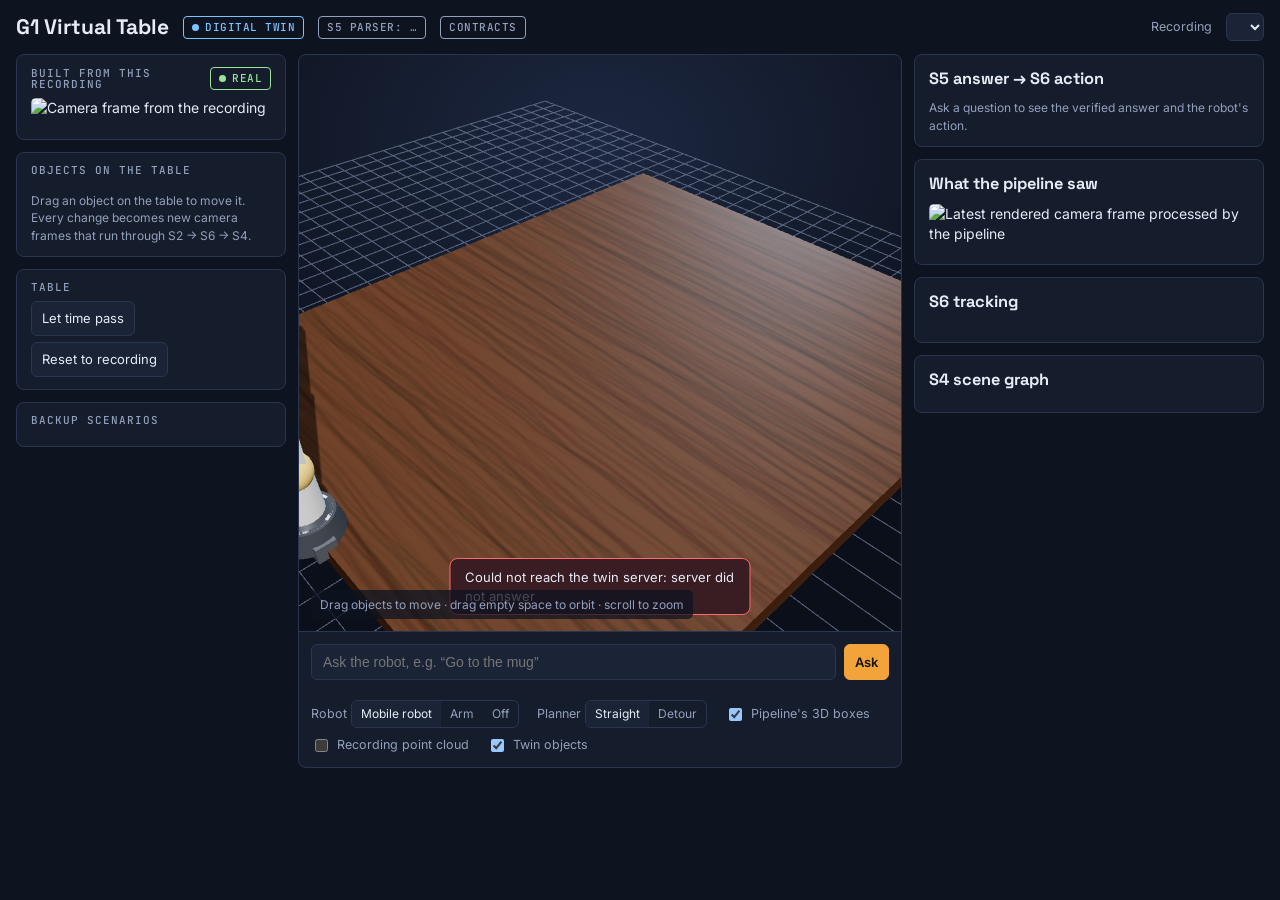
==== demo/twin/static/index.html @ b443d248 "Twin: measure the camera from the desk on import; stylised real objects The G1 bags have no TF, so i" ====
<!doctype html>
<html lang="en">
<head>
<meta charset="utf-8">
<meta name="viewport" content="width=device-width, initial-scale=1">
<title>G1 Virtual Table</title>
<link rel="stylesheet" href="https://fonts.googleapis.com/css2?family=Space+Grotesk:wght@500;600;700&family=Inter:wght@400;500;600&family=JetBrains+Mono:wght@400;500&display=swap">
<style>
/* Control-room layout: table controls left, 3D twin centre, pipeline read-out right. One dark look for the projector. */
:root{
  --bg:#0e1320; --panel:#151c2c; --panel2:#1b2436; --line:#2a3550; --fg:#e6ebf5; --muted:#93a0bb;
  --accent:#f2a33a; --sim:#7cc4ff; --real:#9be39b; --ok:#5fd38d; --bad:#ff6b6b; --warn:#f2c94c;
  --f-display:"Space Grotesk",system-ui,"Segoe UI",sans-serif; --f-body:"Inter",system-ui,"Segoe UI",sans-serif;
  --f-mono:"JetBrains Mono",ui-monospace,Consolas,Menlo,monospace; color-scheme:dark;
}
*{box-sizing:border-box}
[hidden]{display:none!important}
html,body{margin:0;background:var(--bg);color:var(--fg)}
body{font-family:var(--f-body);font-size:14px;line-height:1.45;padding:12px 16px 24px}
h1,h2,h3{font-family:var(--f-display);margin:0}
button{font:inherit}
.top{display:flex;flex-wrap:wrap;align-items:center;gap:8px 14px;margin-bottom:12px}
.top h1{font-size:21px}
.chip{display:inline-flex;align-items:center;gap:6px;font:500 11px/1 var(--f-mono);letter-spacing:.5px;text-transform:uppercase;
  padding:5px 8px;border-radius:4px;border:1px solid currentColor;white-space:nowrap}
.chip .dot{width:7px;height:7px;border-radius:50%;background:currentColor}
.c-sim{color:var(--sim)} .c-real{color:var(--real)} .c-ok{color:var(--ok)} .c-bad{color:var(--bad)} .c-warn{color:var(--warn)} .c-muted{color:var(--muted)}
.spacer{flex:1}
.grid{display:grid;grid-template-columns:270px minmax(0,1fr) 350px;gap:12px;align-items:start}
@media (max-width:1250px){.grid{grid-template-columns:250px minmax(0,1fr)} .right{grid-column:1/-1;grid-template-columns:repeat(auto-fit,minmax(300px,1fr))}}
@media (max-width:800px){.grid{grid-template-columns:minmax(0,1fr)}}
.panel{background:var(--panel);border:1px solid var(--line);border-radius:8px;min-width:0}
.sec{padding:12px 14px;display:grid;gap:8px;align-content:start}
.eyebrow{font:500 11px/1 var(--f-mono);letter-spacing:1px;text-transform:uppercase;color:var(--muted)}
.left,.right{display:grid;gap:12px;min-width:0}
.btn{cursor:pointer;border-radius:6px;border:1px solid var(--line);background:var(--panel2);color:var(--fg);padding:7px 10px;font-size:13px}
.btn:hover:not(:disabled){border-color:#40507a}
.btn:disabled{opacity:.45;cursor:not-allowed}
.btn.primary{background:var(--accent);border-color:var(--accent);color:#1a1205;font-weight:600}
.btn.small{padding:4px 8px;font-size:12px}
.btn:focus-visible,input:focus-visible{outline:2px solid var(--accent);outline-offset:2px}
.src img{width:100%;border-radius:5px;display:block}
.objs{display:grid;gap:6px}
.obj{display:grid;grid-template-columns:14px 1fr auto;gap:8px;align-items:center;padding:7px 8px;border-radius:6px;border:1px solid transparent;cursor:pointer}
.obj:hover{background:var(--panel2)}
.obj.sel{border-color:var(--accent);background:var(--panel2)}
.obj .sw{width:12px;height:12px;border-radius:3px}
.obj .nm{font:500 13px var(--f-mono)}
.obj .st{font-size:11.5px;color:var(--muted)}
.obj .acts{display:flex;gap:4px}
.presets{display:grid;gap:6px}
.presets .btn{text-align:left}
/* viewport */
.view{overflow:hidden}
.stage{position:relative}
#c{display:block;width:100%;height:min(64vh,620px);min-height:360px;border-radius:8px 8px 0 0;background:radial-gradient(120% 90% at 50% 15%,#1c2740 0%,#0b0f19 70%);touch-action:none}
.hud{position:absolute;left:12px;top:12px;display:flex;flex-wrap:wrap;gap:8px;pointer-events:none;max-width:calc(100% - 260px)}
.hud .chip{background:rgba(14,19,32,.8)}
.hint{position:absolute;left:12px;bottom:12px;font-size:12px;color:var(--muted);background:rgba(14,19,32,.75);padding:6px 9px;border-radius:5px;pointer-events:none}
.busy{position:absolute;left:50%;top:14px;transform:translateX(-50%);display:flex;gap:10px;align-items:center;background:rgba(14,19,32,.92);
  border:1px solid var(--sim);color:var(--fg);padding:9px 14px;border-radius:8px;font-size:13px}
.spin{width:14px;height:14px;border:2px solid var(--line);border-top-color:var(--sim);border-radius:50%;animation:sp .8s linear infinite}
@keyframes sp{to{transform:rotate(360deg)}}
.toast{position:absolute;left:50%;bottom:16px;transform:translateX(-50%);background:#3a1d22;border:1px solid var(--bad);color:var(--fg);padding:9px 14px;border-radius:8px;font-size:13px;max-width:90%}
.ask{display:grid;gap:8px;padding:12px;border-top:1px solid var(--line)}
.askrow{display:flex;gap:8px}
.askrow input{flex:1;min-width:0;background:var(--panel2);border:1px solid var(--line);color:var(--fg);border-radius:6px;padding:9px 11px;font-size:14px}
.sugg{display:flex;flex-wrap:wrap;gap:6px}
.sugg .btn{font-size:12px;padding:4px 8px;color:var(--muted)}
.opts{display:flex;flex-wrap:wrap;gap:8px 18px;align-items:center;padding:0 12px 12px;color:var(--muted);font-size:12.5px}
.opts label{display:flex;gap:6px;align-items:center;cursor:pointer}
.seg{display:inline-flex;border:1px solid var(--line);border-radius:6px;overflow:hidden}
.seg button{all:unset;cursor:pointer;padding:4px 9px;font-size:12px;color:var(--muted)}
.seg button[aria-pressed="true"]{background:var(--panel2);color:var(--fg)}
.seg button:focus-visible{outline:2px solid var(--accent)}
/* read-out */
.frameimg{width:100%;border-radius:5px;display:block}
.bar{display:grid;grid-template-columns:78px 1fr 54px;gap:8px;align-items:center;font:11.5px var(--f-mono);color:var(--muted)}
.bar div{height:7px;border-radius:4px;background:var(--panel2);overflow:hidden}
.bar div i{display:block;height:100%;background:var(--sim)}
.bar span:last-child{text-align:right;color:var(--fg);font-variant-numeric:tabular-nums}
.events{display:flex;flex-wrap:wrap;gap:6px}
.ev{font:500 11px var(--f-mono);padding:4px 7px;border-radius:4px;background:var(--panel2);border:1px solid var(--line)}
.ev.MOVED{color:var(--accent);border-color:var(--accent)} .ev.OCCLUDED{color:var(--warn);border-color:var(--warn)}
.ev.REAPPEARED,.ev.APPEARED{color:var(--real)} .ev.REMOVED{color:var(--bad)}
.log{display:grid;gap:6px;max-height:190px;overflow:auto;font-size:12.5px}
.log div{display:grid;gap:3px;padding-bottom:6px;border-bottom:1px dashed var(--line)}
.log b{font-weight:600}
.rels{font:12px var(--f-mono);color:var(--muted);display:grid;gap:3px;max-height:170px;overflow:auto}
.rels b{color:var(--fg);font-weight:500}
.q{font:500 14px var(--f-display);padding:9px 12px;border-radius:6px;background:var(--panel2);border-left:3px solid var(--accent)}
.verdict{display:flex;flex-wrap:wrap;gap:6px}
.reason{font-size:12.5px;color:var(--muted)}
details summary{cursor:pointer;color:var(--muted);font-size:12px}
pre{font:11.5px var(--f-mono);background:var(--panel2);padding:8px;border-radius:5px;overflow-x:auto;margin:6px 0 0;white-space:pre-wrap}
.muted{color:var(--muted)} .note{font-size:12px;color:var(--muted);margin:0}
select{background:var(--panel2);color:var(--fg);border:1px solid var(--line);border-radius:6px;padding:5px 8px;font-size:12.5px;max-width:220px}
@media (prefers-reduced-motion:reduce){.spin{animation:none}}
</style>
</head>
<body>
<header class="top">
  <h1>G1 Virtual Table</h1>
  <span class="chip c-sim"><span class="dot"></span>Digital twin</span>
  <span class="chip c-muted" id="parserChip">S5 parser: …</span>
  <span class="chip c-muted" id="contractChip">contracts</span>
  <span class="spacer"></span>
  <label class="muted" for="srcSel" style="font-size:12.5px">Recording</label>
  <select id="srcSel" aria-label="Recording the twin is built from"></select>
</header>

<div class="grid">
  <aside class="left">
    <div class="panel sec src">
      <div style="display:flex;justify-content:space-between;align-items:center;gap:8px">
        <span class="eyebrow">Built from this recording</span><span class="chip c-real"><span class="dot"></span>Real</span>
      </div>
      <img id="srcImg" alt="Camera frame from the recording">
      <p class="note" id="srcNote"></p>
    </div>
    <div class="panel sec">
      <span class="eyebrow">Objects on the table</span>
      <div class="objs" id="objs"></div>
      <p class="note">Drag an object on the table to move it. Every change becomes new camera frames that run through S2 → S6 → S4.</p>
    </div>
    <div class="panel sec">
      <span class="eyebrow">Table</span>
      <div style="display:flex;gap:6px;flex-wrap:wrap">
        <button class="btn" id="waitBtn" title="Render one still frame (hidden objects age in S6's memory)">Let time pass</button>
        <button class="btn" id="resetBtn">Reset to recording</button>
      </div>
    </div>
    <div class="panel sec">
      <span class="eyebrow">Backup scenarios</span>
      <div class="presets" id="presets"></div>
    </div>
  </aside>

  <main class="panel view">
    <div class="stage">
      <canvas id="c" aria-label="3D virtual table. Drag objects to move them."></canvas>
      <div class="hud" id="hud"></div>
      <div class="busy" id="busy" hidden><span class="spin"></span><span id="busyText">Working…</span></div>
      <div class="toast" id="toast" hidden></div>
      <div class="hint" id="hint">Drag objects to move · drag empty space to orbit · scroll to zoom</div>
    </div>
    <div class="ask">
      <div class="askrow">
        <input id="qIn" placeholder="Ask the robot, e.g. “Go to the mug”" autocomplete="off" aria-label="Question">
        <button class="btn primary" id="askBtn">Ask</button>
      </div>
      <div class="sugg" id="sugg"></div>
    </div>
    <div class="opts">
      <span>Robot <span class="seg" id="robotSeg"><button data-v="rover" aria-pressed="true">Mobile robot</button><button data-v="arm" aria-pressed="false">Arm</button><button data-v="none" aria-pressed="false">Off</button></span></span>
      <span>Planner <span class="seg" id="planSeg"><button data-v="straight" aria-pressed="true">Straight</button><button data-v="detour" aria-pressed="false">Detour</button></span></span>
      <label><input type="checkbox" id="tBoxes" checked> Pipeline's 3D boxes</label>
      <label><input type="checkbox" id="tCloud"> Recording point cloud</label>
      <label><input type="checkbox" id="tTwin" checked> Twin objects</label>
    </div>
  </main>

  <section class="right">
    <div class="panel sec" id="qaSec">
      <h3>S5 answer → S6 action</h3>
      <div id="qa"><p class="note">Ask a question to see the verified answer and the robot's action.</p></div>
    </div>
    <div class="panel sec">
      <div style="display:flex;justify-content:space-between;align-items:center"><h3>What the pipeline saw</h3><span class="eyebrow" id="fname"></span></div>
      <img class="frameimg" id="frameImg" alt="Latest rendered camera frame processed by the pipeline">
      <div id="lat" style="display:grid;gap:5px"></div>
    </div>
    <div class="panel sec">
      <h3>S6 tracking</h3>
      <div class="events" id="events"></div>
      <div class="log" id="log"></div>
    </div>
    <div class="panel sec">
      <h3>S4 scene graph</h3>
      <div class="rels" id="rels"></div>
    </div>
  </section>
</div>

<script src="vendor/three.min.js"></script>
<script src="vendor/OrbitControls.js"></script>
<script>
(async function(){
const $=id=>document.getElementById(id);
const esc=s=>String(s??"").replace(/[&<>"]/g,c=>({"&":"&amp;","<":"&lt;",">":"&gt;",'"':"&quot;"}[c]));
let ST=null, SRC=null, busy=false, selected=null, robotMode="rover";

// ---------------------------------------------------------------- API
async function api(path, body){
  const r=await fetch("api/"+path, body===undefined?{}:{method:"POST",headers:{"Content-Type":"application/json"},body:JSON.stringify(body)});
  const j=await r.json().catch(()=>({error:"server did not answer"}));
  if(!r.ok) throw new Error(j.error||r.statusText);
  return j;
}
let toastT=null;
function toast(msg){$("toast").textContent=msg;$("toast").hidden=false;clearTimeout(toastT);toastT=setTimeout(()=>$("toast").hidden=true,5000);}
async function act(label, path, body){
  if(busy) return;
  busy=true; setBusy(label);
  try{ ST=await api(path, body); render(); return ST; }
  catch(e){ toast(e.message); render(); }
  finally{ busy=false; setBusy(null); }
}
let busyT0=0, busyTimer=null;
function setBusy(label){
  const b=$("busy");
  document.querySelectorAll("button,input,select").forEach(el=>{ if(el.id!=="tBoxes"&&el.id!=="tCloud"&&el.id!=="tTwin") el.disabled=!!label; });
  if(!label){b.hidden=true;clearInterval(busyTimer);return;}
  b.hidden=false; busyT0=performance.now();
  const upd=()=>{$("busyText").textContent=`${label} · ${((performance.now()-busyT0)/1000).toFixed(1)} s`;};
  upd(); clearInterval(busyTimer); busyTimer=setInterval(upd,100);
}

// ---------------------------------------------------------------- three.js scene; map (x fwd, y left, z up) -> three (X=-y, Y=z, Z=-x)
const M=(x,y,z=0)=>new THREE.Vector3(-y,z,-x);
const toMap=v=>[-v.z,-v.x];
const canvas=$("c");
const renderer=new THREE.WebGLRenderer({canvas,antialias:true,alpha:true});
renderer.setPixelRatio(Math.min(devicePixelRatio,2));
renderer.shadowMap.enabled=true; renderer.shadowMap.type=THREE.PCFSoftShadowMap;
renderer.outputEncoding=THREE.sRGBEncoding; renderer.toneMapping=THREE.ACESFilmicToneMapping;
const scene=new THREE.Scene();
const cam=new THREE.PerspectiveCamera(40,1,0.01,20);
cam.position.copy(M(-0.25,-0.95,1.0));
const controls=new THREE.OrbitControls(cam,canvas);
controls.target.copy(M(0.65,0,0.05)); controls.enableDamping=true; controls.maxPolarAngle=Math.PI*0.48; controls.minDistance=0.4; controls.maxDistance=3.5;
scene.add(new THREE.HemisphereLight(0xcfe0ff,0x1a1410,0.6));
const key=new THREE.DirectionalLight(0xfff1dd,1.05); key.position.copy(M(0.3,-0.9,1.7)); key.castShadow=true;
key.shadow.mapSize.set(2048,2048); Object.assign(key.shadow.camera,{left:-1.3,right:1.3,top:1.3,bottom:-1.3,near:0.1,far:5});
key.target.position.copy(M(0.7,0,0)); scene.add(key,key.target);
const rim=new THREE.DirectionalLight(0x7cc4ff,0.35); rim.position.copy(M(1.7,1.0,0.8)); scene.add(rim);

function woodTex(){const c=document.createElement("canvas");c.width=512;c.height=512;const g=c.getContext("2d");
  g.fillStyle="#5b3a24";g.fillRect(0,0,512,512);
  for(let i=0;i<220;i++){g.strokeStyle=`rgba(${30+Math.random()*40},${18+Math.random()*20},10,${0.08+Math.random()*0.12})`;g.lineWidth=1+Math.random()*2.5;
    g.beginPath();let y=Math.random()*512;g.moveTo(0,y);for(let x=0;x<=512;x+=32){y+=(Math.random()-.5)*6;g.lineTo(x,y);}g.stroke();}
  const t=new THREE.CanvasTexture(c);t.encoding=THREE.sRGBEncoding;return t;}
const desk=new THREE.Mesh(new THREE.BoxGeometry(1.2,0.035,1.4),new THREE.MeshStandardMaterial({map:woodTex(),roughness:0.55,metalness:0.05}));
desk.position.copy(M(0.7,0,-0.0175)); desk.receiveShadow=true; scene.add(desk);
const legMat=new THREE.MeshStandardMaterial({color:0x22262e,roughness:0.4,metalness:0.6});
for(const [x,y] of [[0.05,0.56],[0.05,-0.56],[1.35,0.56],[1.35,-0.56]]){const l=new THREE.Mesh(new THREE.BoxGeometry(0.04,0.72,0.04),legMat);l.position.copy(M(x,y,-0.395));scene.add(l);}
const grid=new THREE.GridHelper(6,60,0x2a3550,0x1a2236); grid.position.y=-0.755; scene.add(grid);
const dragPlane=new THREE.Plane(new THREE.Vector3(0,1,0),0);

// virtual camera that renders the twin frames
const vcam=new THREE.Group();
vcam.add(new THREE.Mesh(new THREE.BoxGeometry(0.124,0.031,0.036),new THREE.MeshStandardMaterial({color:0x30333a,roughness:0.35,metalness:0.4})));
for(const s of [-1,1]){const lens=new THREE.Mesh(new THREE.CylinderGeometry(0.008,0.008,0.004,24),new THREE.MeshStandardMaterial({color:0x0a0a0a,metalness:0.9,roughness:0.15}));lens.rotation.x=Math.PI/2;lens.position.set(s*0.032,0,-0.019);vcam.add(lens);}
scene.add(vcam);

function labelSprite(text,color){
  const c=document.createElement("canvas");c.width=512;c.height=64;const g=c.getContext("2d");
  g.font="500 26px JetBrains Mono, Consolas, monospace";const w=Math.min(512,g.measureText(text).width+24);
  g.fillStyle="rgba(14,19,32,.85)";g.fillRect(0,8,w,44);g.fillStyle=color;g.fillText(text,12,39);
  const t=new THREE.CanvasTexture(c);
  const s=new THREE.Sprite(new THREE.SpriteMaterial({map:t,depthTest:false,transparent:true}));
  s.scale.set(0.32,0.04,1);s.center.set(w/512/2,0);s.renderOrder=10;return s;
}
const std=(c,o={})=>new THREE.MeshStandardMaterial(Object.assign({color:c,roughness:0.45,metalness:0.1},o));
// colours come from the recording (median of each object's mask); lift them a little for the stylised look
const rgbHex=c=>{const k=Math.min(1.45,230/Math.max(1,...c));return (Math.min(255,c[0]*k)<<16)|(Math.min(255,c[1]*k)<<8)|Math.min(255,c[2]*k);};
// Stylised stand-ins for common tabletop objects, fitted to S2's measured box (size + yaw).
function slab(g,w,h,d,mat,y){const m=new THREE.Mesh(new THREE.BoxGeometry(w,h,d),mat);m.position.y=y??h/2;g.add(m);return m;}
function realShape(o,g,col){
  const lab=o.label;
  const box=o.kind==="box", cyl=o.kind==="cylinder";
  // footprint in three axes: X = map y extent, Z = map x extent
  const W=box?o.size[1]:2*o.size[0], D=box?o.size[0]:2*o.size[0], H=box?o.size[2]:o.size[1];
  const long=Math.max(W,D), short=Math.min(W,D), alongX=W>=D;
  const t=Math.max(0.008,Math.min(H,0.03));
  if(/apple|orange|peach|fruit|lemon|tomato|ball/.test(lab)){
    const r=Math.max(0.02,Math.min(long,0.12)/2);
    const ball=new THREE.Mesh(new THREE.SphereGeometry(r,32,24),std(col,{roughness:0.35}));ball.scale.y=0.92;ball.position.y=r*0.92;g.add(ball);
    if(/apple|peach/.test(lab)){const st=new THREE.Mesh(new THREE.CylinderGeometry(0.002,0.003,0.018,8),std(0x5a3b1e));st.position.y=2*r*0.92+0.004;g.add(st);
      const lf=new THREE.Mesh(new THREE.SphereGeometry(0.008,12,8),std(0x4f8a3a));lf.scale.set(1.6,0.3,0.8);lf.position.set(0.008,2*r*0.92+0.008,0);g.add(lf);}
    return true;
  }
  if(/egg/.test(lab)){
    const r=Math.max(0.018,Math.min(long,0.07)/2*0.75);
    const e=new THREE.Mesh(new THREE.SphereGeometry(r,32,24),std(0xf1e6d2,{roughness:0.6}));e.scale.set(1,0.78,1.32);e.position.y=r*0.78;
    if(alongX)e.rotation.y=Math.PI/2;g.add(e);return true;
  }
  const flat=(w,d)=>alongX?[long,short]:[short,long];
  if(/phone|smartphone|tablet/.test(lab)){
    const [w,d]=flat();const body=slab(g,w,Math.min(t,0.012),d,std(0x15171c,{metalness:0.5,roughness:0.25}));
    const scr=new THREE.Mesh(new THREE.PlaneGeometry(w*0.9,d*0.93),new THREE.MeshStandardMaterial({color:0x1e2a44,roughness:0.08,metalness:0.2,emissive:0x0b1220}));
    scr.rotation.x=-Math.PI/2;scr.position.y=body.geometry.parameters.height+0.0006;g.add(scr);return true;
  }
  if(/calculator/.test(lab)){
    const [w,d]=flat();const h=Math.min(t,0.018);slab(g,w,h,d,std(0x23262c,{roughness:0.6}));
    const lcd=slab(g,(alongX?w*0.3:w*0.8),0.002,(alongX?d*0.8:d*0.3),std(0x9fb39a,{roughness:0.2}),h+0.001);
    if(alongX)lcd.position.x=-w*0.3;else lcd.position.z=-d*0.3;
    for(let i=0;i<4;i++)for(let j=0;j<5;j++){const k=slab(g,0.012,0.004,0.009,std(0x3a3e46),h+0.002);
      const a=(i-1.5)*0.016,b=(j-1.2)*0.013; if(alongX){k.position.x=b*1.1+w*0.08;k.position.z=a;}else{k.position.x=a;k.position.z=b*1.1+d*0.08;}}
    return true;
  }
  if(/remote|handheld|thermometer|device/.test(lab)){
    const [w,d]=flat();const h=Math.min(Math.max(t,0.015),0.03);slab(g,w,h,d,std(col,{roughness:0.4}));
    const disp=slab(g,(alongX?w*0.3:w*0.6),0.002,(alongX?d*0.6:d*0.3),std(0x2b3a2b,{roughness:0.15}),h+0.001);
    if(alongX)disp.position.x=-w*0.2;else disp.position.z=-d*0.2;
    for(let i=0;i<3;i++){const b=new THREE.Mesh(new THREE.CylinderGeometry(0.004,0.004,0.003,12),std(0x7a8088));b.position.y=h+0.002;
      if(alongX){b.position.x=w*0.1+i*0.015;}else{b.position.z=d*0.1+i*0.015;} g.add(b);}
    return true;
  }
  if(/controller|gamepad|joystick/.test(lab)){
    const w=Math.max(long,0.12),d=Math.max(short,0.06),h=0.03;const mat=std(col,{roughness:0.4});
    const body=new THREE.Mesh(new THREE.BoxGeometry(w*0.6,h,d*0.7),mat);body.position.y=h/2;
    const grip=s=>{const m=new THREE.Mesh(new THREE.SphereGeometry(d*0.42,24,16),mat);m.scale.y=0.55;m.position.set(s*w*0.3,h*0.5,d*0.08);return m;};
    const inner=new THREE.Group();inner.add(body,grip(-1),grip(1));
    for(const [x,z,c] of [[-0.03,-0.005,0x222222],[0.025,-0.01,0xd9534f],[0.035,0.0,0x5cb85c],[0.015,0.0,0x337ab7]]){
      const b=new THREE.Mesh(new THREE.CylinderGeometry(0.005,0.005,0.006,12),std(c));b.position.set(x*w/0.13,h+0.002,z);inner.add(b);}
    inner.rotation.y=alongX?0:Math.PI/2;g.add(inner);return true;
  }
  if(/keyboard/.test(lab)){
    const [w,d]=flat();const h=Math.min(t,0.02);slab(g,w,h,d,std(0x2a2d33,{roughness:0.6}));
    const nx=alongX?14:5,nz=alongX?5:14;
    for(let i=0;i<nx;i++)for(let j=0;j<nz;j++){const k=slab(g,w/nx*0.75,0.004,d/nz*0.75,std(0x3d4149),h+0.002);k.position.x=(i-(nx-1)/2)*w/nx;k.position.z=(j-(nz-1)/2)*d/nz;}
    return true;
  }
  if(/mouse pad|mousepad|mat/.test(lab)){const [w,d]=flat();slab(g,w,0.004,d,std(col,{roughness:0.9}));return true;}
  if(/mouse/.test(lab)){const r=Math.max(0.025,short/2);const m=new THREE.Mesh(new THREE.SphereGeometry(r,24,16),std(col,{roughness:0.35}));
    m.scale.set(alongX?1.6:1,0.55,alongX?1:1.6);m.position.y=r*0.3;g.add(m);return true;}
  if(/bottle/.test(lab)&&cyl){const [r,h]=o.size;const b=new THREE.Mesh(new THREE.CylinderGeometry(r,r,h*0.75,32),std(col,{roughness:0.2,transparent:true,opacity:0.85}));b.position.y=h*0.375;g.add(b);
    const n=new THREE.Mesh(new THREE.CylinderGeometry(r*0.4,r,h*0.25,24),std(col,{roughness:0.2}));n.position.y=h*0.875;g.add(n);return true;}
  return false;
}
function dressed(o){
  const g=new THREE.Group(); const lab=o.label; const col=rgbHex(o.color);
  if(realShape(o,g,col)){ /* stylised real object */ }
  else if(o.kind==="laptop"){
    const [depth,width]=o.size;
    const metal=std(0x9aa0aa,{metalness:0.7,roughness:0.3});
    const base=new THREE.Mesh(new THREE.BoxGeometry(width,0.018,depth),metal);base.position.y=0.009;g.add(base);
    const kb=new THREE.Mesh(new THREE.BoxGeometry(width*0.86,0.002,depth*0.5),std(0x1c1f25));kb.position.set(0,0.019,depth*0.08);g.add(kb);
    const hinge=new THREE.Group();hinge.position.set(0,0.018,-depth/2);
    const sh=0.17;
    const scr=new THREE.Mesh(new THREE.BoxGeometry(width,sh,0.008),metal);scr.position.y=sh/2;hinge.add(scr);
    const panel=new THREE.Mesh(new THREE.PlaneGeometry(width*0.9,sh*0.85),new THREE.MeshBasicMaterial({color:0x2d4a7a}));panel.position.set(0,sh/2,0.0045);hinge.add(panel);
    hinge.rotation.x=-0.26;g.add(hinge);
  } else if(o.kind==="cylinder"){
    const [r,h]=o.size;
    if(o.transparent){
      const m=new THREE.MeshPhysicalMaterial({color:0xdff3ff,roughness:0.05,transmission:0.6,transparent:true,opacity:0.55,side:THREE.DoubleSide});
      const b=new THREE.Mesh(new THREE.CylinderGeometry(r,r*0.85,h,40,1,true),m);b.position.y=h/2;g.add(b);
      const w=new THREE.Mesh(new THREE.CylinderGeometry(r*0.9,r*0.82,h*0.55,40),new THREE.MeshPhysicalMaterial({color:0x8fd0ff,transparent:true,opacity:0.35,roughness:0}));w.position.y=h*0.28;g.add(w);
      const e=new THREE.LineSegments(new THREE.EdgesGeometry(new THREE.CylinderGeometry(r,r*0.85,h,24)),new THREE.LineBasicMaterial({color:0xbfe8ff,transparent:true,opacity:0.7}));e.position.y=h/2;g.add(e);
    } else {
      const body=new THREE.Mesh(new THREE.CylinderGeometry(r,r*0.94,h,40),std(col,{roughness:0.3}));body.position.y=h/2;g.add(body);
      if(/mug|cup/.test(lab)){
        const top=new THREE.Mesh(new THREE.CircleGeometry(r*0.9,40),std(0x3b2414,{roughness:0.1}));top.rotation.x=-Math.PI/2;top.position.y=h*0.85;g.add(top);
        const handle=new THREE.Mesh(new THREE.TorusGeometry(h*0.27,0.006,12,24,Math.PI),std(col,{roughness:0.3}));handle.rotation.z=-Math.PI/2;handle.position.set(r,h*0.52,0);g.add(handle);
      }
    }
  } else {
    const [sx,sy,sz]=o.size;
    const body=new THREE.Mesh(new THREE.BoxGeometry(sy,sz,sx),std(col,{roughness:0.6}));body.position.y=sz/2;g.add(body);
    if(/book/.test(lab)){const p=new THREE.Mesh(new THREE.BoxGeometry(sy*0.97,sz*0.8,sx*0.96),std(0xf1ead8,{roughness:0.9}));p.position.set(0.004,sz/2,0);g.add(p);}
    if(/multimeter|remote|phone|calculator/.test(lab)){const d=new THREE.Mesh(new THREE.BoxGeometry(sy*0.7,0.002,sx*0.3),std(0x7f9a6b,{roughness:0.2}));d.position.set(0,sz+0.001,-sx*0.22);g.add(d);}
  }
  g.traverse(m=>{if(m.isMesh){m.castShadow=true;m.receiveShadow=true;m.userData.root=g;}});
  g.position.copy(M(o.xy[0],o.xy[1],0)); g.rotation.y=(o.yaw||0)*Math.PI/180;
  g.userData={name:o.name,root:true};
  return g;
}
function wireBox(n,color,dashed){
  const [sx,sy,sz]=n.size;const geo=new THREE.EdgesGeometry(new THREE.BoxGeometry(sy,sz,sx));
  const l=new THREE.LineSegments(geo,dashed?new THREE.LineDashedMaterial({color,dashSize:0.012,gapSize:0.008}):new THREE.LineBasicMaterial({color,transparent:true,opacity:0.75}));
  if(dashed)l.computeLineDistances();
  const p=M(n.pose[0],n.pose[1],0);l.position.set(p.x,n.pose[2],p.z);l.rotation.y=n.yaw||0;return l;
}
const twinG=new THREE.Group(), beliefG=new THREE.Group(), actionG=new THREE.Group(); scene.add(twinG,beliefG,actionG);
let cloud=null;

// ---------------------------------------------------------------- robots (visual; S6 plans a 2D path on the desk)
const rover=new THREE.Group();
{ const body=new THREE.Mesh(new THREE.CylinderGeometry(0.045,0.048,0.028,32),std(0xe9edf3,{roughness:0.35,metalness:0.3}));body.position.y=0.026;rover.add(body);
  const top=new THREE.Mesh(new THREE.CylinderGeometry(0.03,0.04,0.012,32),std(0x2a2f38,{metalness:0.6,roughness:0.3}));top.position.y=0.046;rover.add(top);
  const lidar=new THREE.Mesh(new THREE.CylinderGeometry(0.014,0.014,0.012,20),std(0x111111,{metalness:0.8,roughness:0.2}));lidar.position.y=0.058;rover.add(lidar);
  const eye=new THREE.Mesh(new THREE.BoxGeometry(0.03,0.008,0.004),new THREE.MeshBasicMaterial({color:0xf2a33a}));eye.position.set(0,0.03,-0.047);rover.add(eye);
  for(const s of [-1,1]){const w=new THREE.Mesh(new THREE.CylinderGeometry(0.014,0.014,0.008,20),std(0x1a1a1a));w.rotation.z=Math.PI/2;w.position.set(s*0.047,0.014,0);rover.add(w);}
  rover.traverse(m=>{if(m.isMesh)m.castShadow=true;}); }
scene.add(rover);
const arm=new THREE.Group(); scene.add(arm);
const L1=0.46,L2=0.44,SH=0.13;
const aMat=std(0xe9edf3,{roughness:0.35,metalness:0.3}), jMat=std(0xf2a33a,{roughness:0.4,metalness:0.2});
const armBaseM=new THREE.Mesh(new THREE.CylinderGeometry(0.05,0.06,0.04,32),std(0x2a2f38,{metalness:0.6,roughness:0.3}));armBaseM.position.y=0.02;arm.add(armBaseM);
const yawG=new THREE.Group();yawG.position.y=0.04;arm.add(yawG);
const col=new THREE.Mesh(new THREE.CylinderGeometry(0.03,0.035,SH-0.04,24),aMat);col.position.y=(SH-0.04)/2;yawG.add(col);
const sh=new THREE.Group();sh.position.y=SH-0.04;yawG.add(sh);sh.add(new THREE.Mesh(new THREE.SphereGeometry(0.034,24,16),jMat));
const up=new THREE.Mesh(new THREE.BoxGeometry(0.04,L1,0.04),aMat);up.position.y=L1/2;sh.add(up);
const el=new THREE.Group();el.position.y=L1;sh.add(el);el.add(new THREE.Mesh(new THREE.SphereGeometry(0.028,24,16),jMat));
const fo=new THREE.Mesh(new THREE.BoxGeometry(0.032,L2,0.032),aMat);fo.position.y=L2/2;el.add(fo);
const wr=new THREE.Group();wr.position.y=L2;el.add(wr);wr.add(new THREE.Mesh(new THREE.BoxGeometry(0.05,0.012,0.022),jMat));
for(const s of [-1,1]){const f=new THREE.Mesh(new THREE.BoxGeometry(0.008,0.04,0.016),aMat);f.position.set(s*0.02,0.022,0);wr.add(f);}
arm.traverse(m=>{if(m.isMesh)m.castShadow=true;});
let agentStart=[0.25,0];
function armReach(mx,my,mz){
  const b=M(agentStart[0],agentStart[1],0);arm.position.copy(b);
  const t=M(mx,my,mz);const dx=t.x-b.x,dz=t.z-b.z;
  yawG.rotation.y=Math.atan2(-dx,-dz);
  const r=Math.min(Math.hypot(dx,dz),L1+L2-0.01),h=mz-SH,d=Math.min(Math.hypot(r,h),L1+L2-0.005);
  const a2=Math.acos(THREE.MathUtils.clamp((d*d-L1*L1-L2*L2)/(2*L1*L2),-1,1));
  const a1=Math.atan2(r,h)-Math.atan2(L2*Math.sin(a2),L1+L2*Math.cos(a2));
  sh.rotation.x=-a1;el.rotation.x=-a2;wr.rotation.x=-(Math.PI-a1-a2);
}
function robotsHome(){
  rover.position.copy(M(agentStart[0],agentStart[1],0)); rover.rotation.y=Math.PI/2*0; // faces +map x (three -Z)
  armReach(agentStart[0]+0.28,agentStart[1],0.32);
  rover.visible=robotMode==="rover"; arm.visible=robotMode==="arm";
}
let anim=null;
function dense(path,step){const out=[];for(let i=0;i<path.length-1;i++){const a=path[i],b=path[i+1];const n=Math.max(1,Math.ceil(Math.hypot(b[0]-a[0],b[1]-a[1])/step));for(let k=0;k<n;k++)out.push([a[0]+(b[0]-a[0])*k/n,a[1]+(b[1]-a[1])*k/n]);}out.push(path[path.length-1]);return out;}
function drive(path,targetH){
  const reduce=matchMedia("(prefers-reduced-motion: reduce)").matches;
  let pts=dense(path,0.005);
  // the mobile robot stops in front of the object; the arm reaches over it
  const stopAt=0.07; let acc=0, cut=pts.length-1;
  for(let i=pts.length-1;i>0;i--){acc+=Math.hypot(pts[i][0]-pts[i-1][0],pts[i][1]-pts[i-1][1]); if(acc>=stopAt){cut=i;break;}}
  const roverPts=pts.slice(0,cut+1);
  const armPts=pts.filter(p=>Math.hypot(p[0]-agentStart[0],p[1]-agentStart[1])>0.2);
  const T0=performance.now(), len=pts.length*0.005, dur=reduce?1:Math.max(1600,len/0.25*1000);
  anim=now=>{
    const u=Math.max(0,Math.min(1,(now-T0)/dur));
    if(robotMode==="rover"&&roverPts.length>1){
      const i=Math.min(roverPts.length-1,Math.floor(u*(roverPts.length-1))); const p=roverPts[i], q=roverPts[Math.min(roverPts.length-1,i+1)];
      rover.position.copy(M(p[0],p[1],0));
      if(q!==p){const a=M(p[0],p[1]),b=M(q[0],q[1]);rover.rotation.y=Math.atan2(-(b.x-a.x),-(b.z-a.z));}
    }
    if(robotMode==="arm"&&armPts.length>1){
      const i=Math.min(armPts.length-1,Math.floor(u*(armPts.length-1)));const p=armPts[i];
      const hover=0.06+targetH; const z=u<0.85?hover+0.05*Math.sin(Math.PI*u):hover-0.04*((u-0.85)/0.15);
      armReach(p[0],p[1],Math.max(targetH+0.015,z));
    }
    if(u>=1)anim=null;
  };
}
function polyLine(pts,color,dashed,h=0.004){
  const g=new THREE.BufferGeometry().setFromPoints(pts.map(p=>M(p[0],p[1],h)));
  const m=dashed?new THREE.LineDashedMaterial({color,dashSize:0.02,gapSize:0.014}):new THREE.LineBasicMaterial({color});
  const l=new THREE.Line(g,m);if(dashed)l.computeLineDistances();return l;
}
function tube(pts,color){
  const curve=new THREE.CurvePath();
  for(let i=0;i<pts.length-1;i++)curve.add(new THREE.LineCurve3(M(pts[i][0],pts[i][1],0.006),M(pts[i+1][0],pts[i+1][1],0.006)));
  return new THREE.Mesh(new THREE.TubeGeometry(curve,160,0.004,8,false),new THREE.MeshBasicMaterial({color}));
}

// ---------------------------------------------------------------- drawing state
let lastQueryKey=null;
function render(){
  if(!ST) return;
  // scene: twin objects
  twinG.clear(); beliefG.clear();
  for(const o of ST.twin){ if(!o.hidden){ const g=dressed(o); if(o.name===selected){g.traverse(m=>{if(m.isMesh&&m.material.emissive){m.material=m.material.clone();m.material.emissive.setHex(0x3a2a10);}});} twinG.add(g);} }
  twinG.visible=$("tTwin").checked;
  // pipeline belief: S4 nodes
  for(const n of ST.nodes){
    const occ=n.state==="occluded";
    if($("tBoxes").checked||occ) beliefG.add(wireBox(n, occ?0xf2c94c:0x7cc4ff, occ));
    const warn=n.depth_status&&n.depth_status!=="ok";
    const lab=labelSprite(n.id+(occ?" · occluded (remembered)":"")+(warn?" · "+n.depth_status:""), occ?"#f2c94c":warn?"#7cc4ff":"#e6ebf5");
    const p=M(n.pose[0],n.pose[1],0); lab.position.set(p.x,n.pose[2]+n.size[2]/2+0.03,p.z); beliefG.add(lab);
  }
  // virtual camera
  const [cx,cy,cz]=ST.camera.xyz, pitch=ST.camera.rpy[1];
  vcam.position.copy(M(cx,cy,cz)); vcam.rotation.set(-pitch,0,0);
  agentStart=ST.agent_start;
  // action overlay (only when the question changes)
  const q=ST.query, key=q?JSON.stringify([q.question,q.code,q.path,ST.n_frames]):null;
  if(key!==lastQueryKey){
    lastQueryKey=key; actionG.clear(); anim=null; robotsHome();
    if(q){
      for(const z of q.zones){
        const shape=new THREE.Shape(z.map(p=>{const v=M(p[0],p[1]);return new THREE.Vector2(v.x,-v.z);}));
        const mesh=new THREE.Mesh(new THREE.ShapeGeometry(shape),new THREE.MeshBasicMaterial({color:0xff6b6b,transparent:true,opacity:0.25,side:THREE.DoubleSide,depthWrite:false}));
        mesh.rotation.x=-Math.PI/2;mesh.position.y=0.003;actionG.add(mesh);actionG.add(polyLine([...z,z[0]],0xff6b6b,false,0.004));
      }
      const tn=ST.nodes.find(n=>n.id===q.target);
      if(q.validated&&q.path&&q.path.length>1){ actionG.add(tube(q.path,0xf2a33a)); drive(q.path, tn?tn.size[2]:0.08); }
      else{
        if(q.path&&q.path.length>1) actionG.add(polyLine(q.path,0xff6b6b,true,0.006));
        if(tn){const x=labelSprite("✕ "+(q.code||"rejected"),"#ff6b6b");x.position.copy(M(tn.pose[0],tn.pose[1],tn.pose[2]+tn.size[2]/2+0.09));actionG.add(x);}
      }
    }
  }
  rover.visible=robotMode==="rover"; arm.visible=robotMode==="arm";
  renderPanels();
}
function renderPanels(){
  const nodes=Object.fromEntries(ST.nodes.map(n=>[n.id,n]));
  $("parserChip").textContent="S5 parser: "+ST.parser; $("parserChip").className="chip "+(ST.parser==="ollama"?"c-ok":"c-warn");
  $("contractChip").textContent=`${ST.n_frames} frames · ${ST.contract_errors} contract errors`;
  $("contractChip").className="chip "+(ST.contract_errors?"c-bad":"c-muted");
  $("hud").innerHTML=`<span class="chip c-sim"><span class="dot"></span>Simulated frames · real pipeline</span>`+(ST.query?`<span class="chip ${ST.query.validated?"c-ok":"c-bad"}">${esc(ST.query.code)}</span>`:"");
  // objects list
  $("objs").innerHTML=ST.twin.map(o=>{
    const n=nodes[o.name], st=o.hidden?(n?`hidden · S6: ${n.state}`:"hidden · forgotten"):(n?`${n.state} · conf ${(n.confidence??0).toFixed(2)}`:"not detected");
    return `<div class="obj ${o.name===selected?"sel":""}" data-n="${esc(o.name)}" tabindex="0">
      <span class="sw" style="background:rgb(${o.color.join(",")});${o.hidden?"opacity:.35":""}"></span>
      <span><div class="nm">${esc(o.name)}</div><div class="st">${esc(st)}</div></span>
      <span class="acts">${o.hidden?`<button class="btn small" data-a="show" data-n="${esc(o.name)}">Put back</button>`
        :`<button class="btn small" data-a="hide" data-n="${esc(o.name)}">Hide</button><button class="btn small" data-a="rotate" data-n="${esc(o.name)}" title="Turn 45°">⟳</button>`}</span></div>`;}).join("");
  $("objs").querySelectorAll(".obj").forEach(el=>el.onclick=e=>{ if(e.target.closest("button"))return; selected=el.dataset.n===selected?null:el.dataset.n; render(); });
  $("objs").querySelectorAll("button[data-a]").forEach(b=>b.onclick=()=>{
    const n=b.dataset.n, a=b.dataset.a;
    if(a==="hide") act(`Hiding ${n}: rendering → S2 → S6 → S4`,"hide",{name:n});
    if(a==="show") act(`Putting ${n} back: rendering → S2 → S6 → S4`,"show",{name:n});
    if(a==="rotate") act(`Turning ${n}: rendering → S2 → S6 → S4`,"rotate",{name:n,degrees:45});
  });
  // presets
  $("presets").innerHTML=ST.presets.map(p=>`<button class="btn" data-p="${esc(p.id)}">${esc(p.title)} <span class="muted">→ “${esc(p.question)}”</span></button>`).join("")||'<p class="note">No backup scenario fits these objects.</p>';
  $("presets").querySelectorAll("button").forEach(b=>b.onclick=()=>act("Running scenario: frames → S2 → S6 → S4 → S5 → S6","preset",{id:b.dataset.p}));
  // suggestions
  const labels=[...new Set(ST.twin.map(o=>o.label))];
  const lap=labels.find(l=>/laptop/.test(l)), first=labels.find(l=>!/laptop/.test(l))||labels[0], second=labels.find(l=>l!==first&&!/laptop/.test(l));
  const sug=[`Go to the ${first}`,`Where is the ${second||first}?`];
  if(lap) sug.push(`What is closest to the ${lap}?`, `Find the ${first} that is not near the ${lap}`);
  sug.push(`Where was the ${first} before?`);
  $("sugg").innerHTML=sug.map(s=>`<button class="btn" data-q="${esc(s)}">${esc(s)}</button>`).join("");
  $("sugg").querySelectorAll("button").forEach(b=>b.onclick=()=>{$("qIn").value=b.dataset.q;ask();});
  // planner seg
  $("planSeg").querySelectorAll("button").forEach(b=>b.setAttribute("aria-pressed",String(b.dataset.v===ST.planner)));
  // Q&A
  const q=ST.query;
  if(q){
    const sim=q.simulation||{};
    $("qa").innerHTML=`<div class="q">“${esc(q.question)}”</div>
      <div><b>S5:</b> ${esc(q.answer)}</div>
      ${q.warnings&&q.warnings.length?`<div class="reason">⚠ ${q.warnings.map(esc).join(" · ")}</div>`:""}
      <div class="verdict"><span class="chip ${q.validated?"c-ok":"c-bad"}"><span class="dot"></span>${q.validated?"Action allowed":"Action refused"}</span><span class="chip ${q.validated?"c-ok":"c-bad"}">${esc(q.code)}</span>
      ${sim.executed?`<span class="chip ${sim.success?"c-ok":"c-bad"}">twin run ${sim.success?"reached":"failed"} · ${(sim.final_error_m*100).toFixed(1)} cm · ${sim.collisions} collisions</span>`:""}</div>
      <div class="reason">S6: ${esc(q.reason)}${q.goal_warnings&&q.goal_warnings.length?" · "+q.goal_warnings.map(esc).join(" · "):""}</div>
      <div class="note">parser: ${esc(q.parser)} · ${q.seconds}s</div>
      <details><summary>What the language model understood (S5 JSON)</summary><pre>${esc(JSON.stringify(q.parsed,null,1))}</pre></details>`;
  } else $("qa").innerHTML='<p class="note">Ask a question to see the verified answer and the robot\'s action.</p>';
  // frame
  const f=ST.frame;
  if(f){
    $("frameImg").src=f.rgb; $("fname").textContent=f.name;
    const ms=f.timings_ms, st=[["S1 load","s1_load"],["S3 masks","s3_perception"],["S2 fusion","s2_fusion"],["S6 track","s6_tracking"],["S4 graph","s4_graph"]];
    const mx=Math.max(...st.map(x=>ms[x[1]]||0),1);
    $("lat").innerHTML=st.map(([l,k])=>`<div class="bar"><span>${l}</span><div><i style="width:${(100*(ms[k]||0)/mx).toFixed(1)}%"></i></div><span>${(ms[k]||0).toFixed(0)} ms</span></div>`).join("")
      +`<p class="note">S1 and S3 are replaced by the renderer in twin frames; S2, S6 and S4 are the team's code.</p>`;
  }
  // events + log
  const lastLog=ST.log[ST.log.length-1];
  $("events").innerHTML=lastLog&&lastLog.events.length?lastLog.events.map(e=>`<span class="ev ${esc(e.split(" ")[0])}">${esc(e)}</span>`).join(""):'<span class="note">No new tracking events from the last change.</span>';
  $("log").innerHTML=ST.log.slice().reverse().map(l=>`<div><b>${esc(l.action)}</b><span class="muted">${l.frames.length} frame(s) · ${l.seconds}s${l.events.length?" · "+l.events.map(esc).join(", "):""}</span></div>`).join("");
  // relations
  const rel=ST.edges.filter(e=>e.p!=="on");
  $("rels").innerHTML=rel.slice(0,16).map(e=>`<span><b>${esc(e.s)}</b> ${esc(e.p)} <b>${esc(e.t)}</b>${e.distance_m!=null?` · ${(+e.distance_m).toFixed(2)} m`:""}</span>`).join("")
    +`<span>+ ${ST.edges.length-rel.length} × “on desk_01”</span>`;
}

// ---------------------------------------------------------------- interaction: drag objects on the desk
const ray=new THREE.Raycaster(), ptr=new THREE.Vector2();
let drag=null;
function pick(ev){
  const r=canvas.getBoundingClientRect(); ptr.set(((ev.clientX-r.left)/r.width)*2-1, -((ev.clientY-r.top)/r.height)*2+1);
  ray.setFromCamera(ptr,cam);
}
canvas.addEventListener("pointerdown",ev=>{
  if(busy||!$("tTwin").checked) return;
  pick(ev); const hit=ray.intersectObjects(twinG.children,true)[0];
  if(!hit) return;
  const root=hit.object.userData.root; if(!root) return;
  const p=new THREE.Vector3(); ray.ray.intersectPlane(dragPlane,p);
  drag={name:root.userData.name, g:root, start:root.position.clone(), off:root.position.clone().sub(p), line:null};
  controls.enabled=false; canvas.setPointerCapture(ev.pointerId); selected=drag.name;
});
canvas.addEventListener("pointermove",ev=>{
  if(!drag) return;
  pick(ev); const p=new THREE.Vector3(); if(!ray.ray.intersectPlane(dragPlane,p)) return;
  const np=p.add(drag.off); drag.g.position.set(np.x,0,np.z);
  if(drag.line) actionG.remove(drag.line);
  const a=toMap(drag.start), b=toMap(drag.g.position);
  drag.line=polyLine([a,b],0xf2a33a,true,0.005); actionG.add(drag.line);
  $("hint").textContent=`${drag.name}: ${(Math.hypot(b[0]-a[0],b[1]-a[1])*100).toFixed(0)} cm · release to place`;
});
function endDrag(ev,cancel){
  if(!drag) return;
  const d=drag; drag=null; controls.enabled=true; if(d.line) actionG.remove(d.line);
  $("hint").textContent="Drag objects to move · drag empty space to orbit · scroll to zoom";
  const [x,y]=toMap(d.g.position), [x0,y0]=toMap(d.start);
  if(cancel||Math.hypot(x-x0,y-y0)<0.01){ d.g.position.copy(d.start); render(); return; }
  act(`Moving ${d.name} ${(Math.hypot(x-x0,y-y0)*100).toFixed(0)} cm: rendering frames → S2 → S6 → S4`,"move",{name:d.name,x,y});
}
canvas.addEventListener("pointerup",ev=>endDrag(ev,false));
canvas.addEventListener("pointercancel",ev=>endDrag(ev,true));
addEventListener("keydown",e=>{ if(e.key==="Escape") endDrag(e,true); });

// ---------------------------------------------------------------- controls
function ask(){ const q=$("qIn").value.trim(); if(!q){toast("Type a question first.");return;} act(`Asking: S5 (${ST?ST.parser:"…"}) → verifier → S6 action`,"ask",{question:q}); }
$("askBtn").onclick=ask; $("qIn").addEventListener("keydown",e=>{if(e.key==="Enter")ask();});
$("waitBtn").onclick=()=>act("Still frame: rendering → S2 → S6 → S4","wait",{frames:1});
$("resetBtn").onclick=()=>{selected=null;act("Rebuilding the twin from the recording","reset",{});};
$("planSeg").querySelectorAll("button").forEach(b=>b.onclick=async()=>{
  await act("Switching planner","planner",{planner:b.dataset.v});
  if(ST&&ST.query) act(`Asking again with the ${b.dataset.v} planner`,"ask",{question:ST.query.question});
});
$("robotSeg").querySelectorAll("button").forEach(b=>b.onclick=()=>{
  robotMode=b.dataset.v; $("robotSeg").querySelectorAll("button").forEach(x=>x.setAttribute("aria-pressed",String(x===b)));
  lastQueryKey=null; render();
});
for(const id of ["tBoxes","tTwin"]) $(id).onchange=()=>render();
$("tCloud").onchange=()=>{ if(cloud) cloud.visible=$("tCloud").checked; };
$("srcSel").onchange=()=>{selected=null;act("Building a new twin from that recording","load",{run:$("srcSel").value}).then(loadSource);};

async function loadSource(){
  SRC=await api("source");
  if(SRC.rgb) $("srcImg").src=SRC.rgb; else $("srcImg").hidden=true;
  $("srcNote").textContent=`${SRC.name} · frame ${SRC.frame} · ${SRC.n_objects} objects measured by S2. The twin puts each one exactly there.`;
  if(cloud){scene.remove(cloud);cloud=null;}
  if(SRC.cloud){
    const xyz=SRC.cloud.xyz, rgb=SRC.cloud.rgb, n=xyz.length/3, pos=new Float32Array(n*3), colr=new Float32Array(n*3);
    for(let i=0;i<n;i++){pos[3*i]=-xyz[3*i+1];pos[3*i+1]=xyz[3*i+2];pos[3*i+2]=-xyz[3*i];colr[3*i]=rgb[3*i]/255;colr[3*i+1]=rgb[3*i+1]/255;colr[3*i+2]=rgb[3*i+2]/255;}
    const g=new THREE.BufferGeometry();g.setAttribute("position",new THREE.BufferAttribute(pos,3));g.setAttribute("color",new THREE.BufferAttribute(colr,3));
    cloud=new THREE.Points(g,new THREE.PointsMaterial({size:0.006,vertexColors:true}));cloud.visible=$("tCloud").checked;scene.add(cloud);
  } else { $("tCloud").disabled=true; $("tCloud").parentElement.title="This recording has no saved point cloud"; }
  const srcs=await api("sources");
  $("srcSel").innerHTML=srcs.map(s=>`<option value="${esc(s.run)}" ${s.current?"selected":""}>${esc(s.name)}</option>`).join("");
}

function resize(){const w=canvas.clientWidth,h=canvas.clientHeight;renderer.setSize(w,h,false);cam.aspect=w/h;cam.updateProjectionMatrix();}
new ResizeObserver(resize).observe(canvas); resize();
function loop(now){requestAnimationFrame(loop); if(anim)anim(now); controls.update(); renderer.render(scene,cam);}
requestAnimationFrame(loop);
// test hook: screen position of a map point (used by the automated UI test)
window.G1Twin={project:(x,y,z=0)=>{const v=M(x,y,z).project(cam);const r=canvas.getBoundingClientRect();return [r.left+(v.x+1)/2*r.width, r.top+(1-v.y)/2*r.height];}, state:()=>ST};
try{ await loadSource(); ST=await api("state"); render(); }
catch(e){ toast("Could not reach the twin server: "+e.message); }
})();
</script>
</body>
</html>
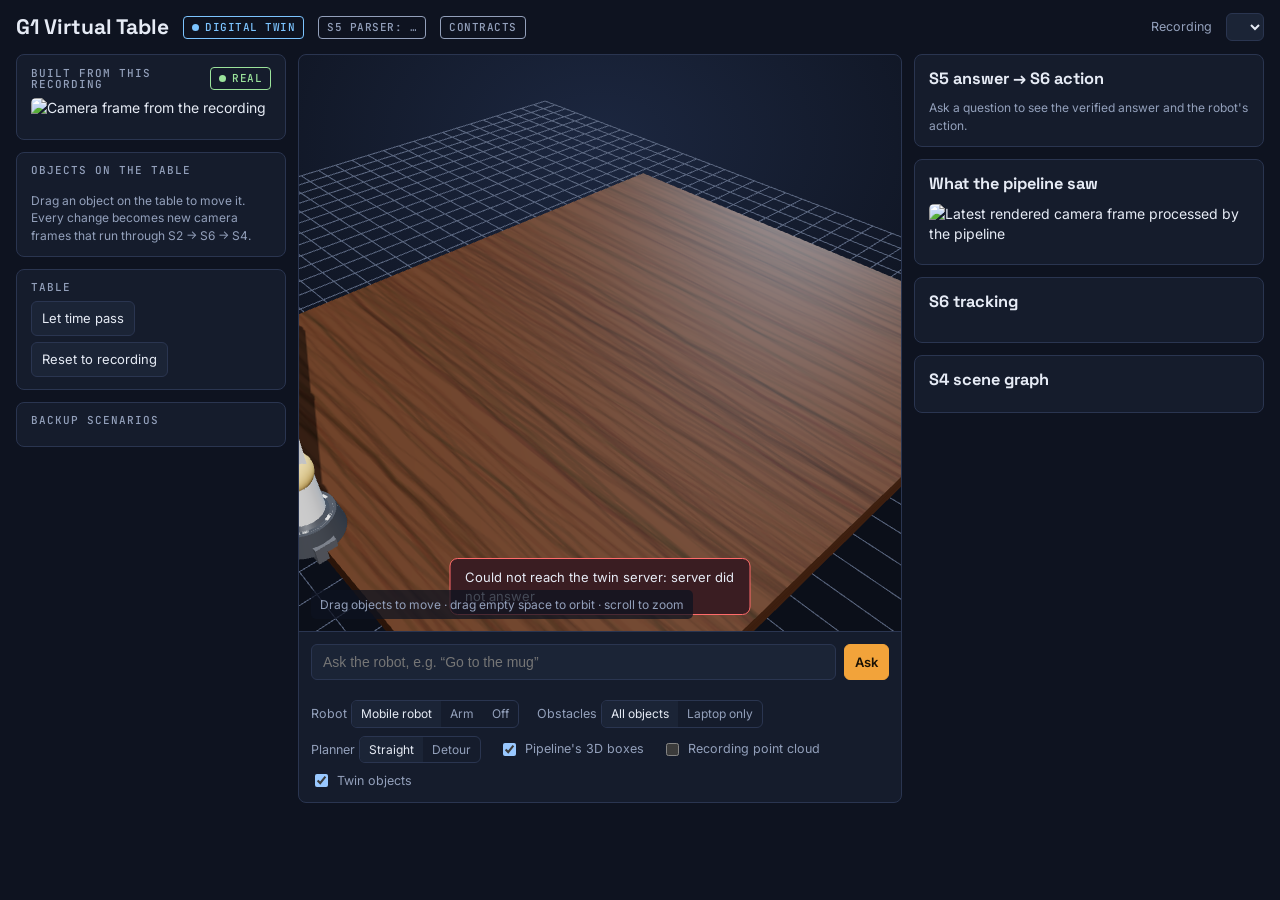
==== commit d509b977: "Twin: every object is an obstacle by default; block-the-path scenario S6 only treats objects in excl" ====
--- a/demo/twin/static/index.html
+++ b/demo/twin/static/index.html
@@ -153,6 +153,7 @@
     </div>
     <div class="opts">
       <span>Robot <span class="seg" id="robotSeg"><button data-v="rover" aria-pressed="true">Mobile robot</button><button data-v="arm" aria-pressed="false">Arm</button><button data-v="none" aria-pressed="false">Off</button></span></span>
+      <span>Obstacles <span class="seg" id="obsSeg"><button data-v="all" aria-pressed="true" title="Every object except the target is an exclusion zone">All objects</button><button data-v="config" aria-pressed="false" title="Team config: only objects listed in exclusion_labels (the laptop)">Laptop only</button></span></span>
       <span>Planner <span class="seg" id="planSeg"><button data-v="straight" aria-pressed="true">Straight</button><button data-v="detour" aria-pressed="false">Detour</button></span></span>
       <label><input type="checkbox" id="tBoxes" checked> Pipeline's 3D boxes</label>
       <label><input type="checkbox" id="tCloud"> Recording point cloud</label>
@@ -519,12 +520,14 @@
   const labels=[...new Set(ST.twin.map(o=>o.label))];
   const lap=labels.find(l=>/laptop/.test(l)), first=labels.find(l=>!/laptop/.test(l))||labels[0], second=labels.find(l=>l!==first&&!/laptop/.test(l));
   const sug=[`Go to the ${first}`,`Where is the ${second||first}?`];
-  if(lap) sug.push(`What is closest to the ${lap}?`, `Find the ${first} that is not near the ${lap}`);
+  const ref=lap||second;
+  if(ref) sug.push(`What is closest to the ${ref}?`, `Find the ${first} that is not near the ${ref}`);
   sug.push(`Where was the ${first} before?`);
   $("sugg").innerHTML=sug.map(s=>`<button class="btn" data-q="${esc(s)}">${esc(s)}</button>`).join("");
   $("sugg").querySelectorAll("button").forEach(b=>b.onclick=()=>{$("qIn").value=b.dataset.q;ask();});
   // planner seg
   $("planSeg").querySelectorAll("button").forEach(b=>b.setAttribute("aria-pressed",String(b.dataset.v===ST.planner)));
+  $("obsSeg").querySelectorAll("button").forEach(b=>b.setAttribute("aria-pressed",String(b.dataset.v===ST.obstacles)));
   // Q&A
   const q=ST.query;
   if(q){
@@ -603,6 +606,10 @@
   await act("Switching planner","planner",{planner:b.dataset.v});
   if(ST&&ST.query) act(`Asking again with the ${b.dataset.v} planner`,"ask",{question:ST.query.question});
 });
+$("obsSeg").querySelectorAll("button").forEach(b=>b.onclick=async()=>{
+  await act("Switching obstacles","obstacles",{mode:b.dataset.v});
+  if(ST&&ST.query) act("Asking again with the new obstacles","ask",{question:ST.query.question});
+});
 $("robotSeg").querySelectorAll("button").forEach(b=>b.onclick=()=>{
   robotMode=b.dataset.v; $("robotSeg").querySelectorAll("button").forEach(x=>x.setAttribute("aria-pressed",String(x===b)));
   lastQueryKey=null; render();
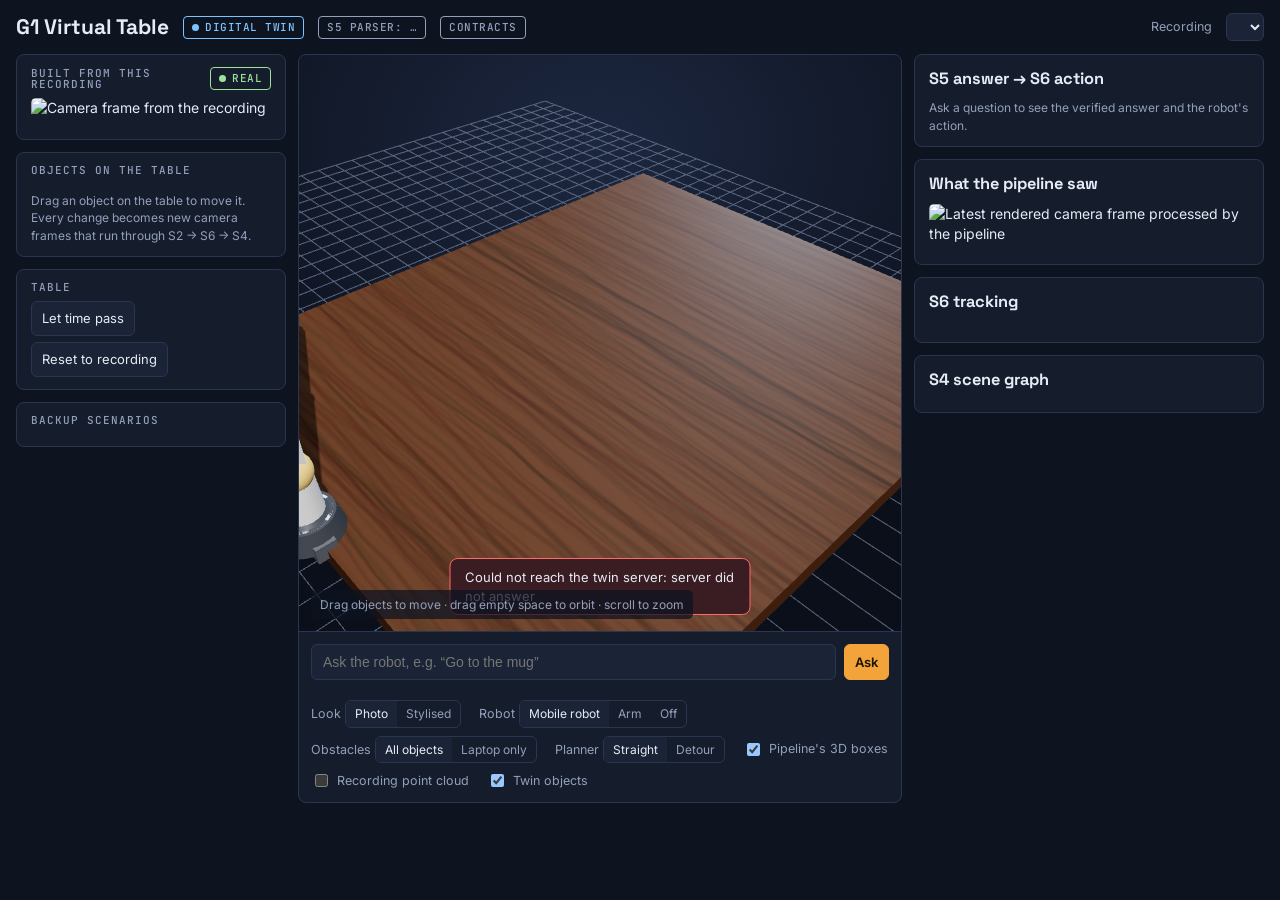
==== commit 5edd5d97: "Twin: correct object sizes, footprints and looks from the real image; rename - Fix: S2's gravity-ali" ====
--- a/demo/twin/static/index.html
+++ b/demo/twin/static/index.html
@@ -152,6 +152,7 @@
       <div class="sugg" id="sugg"></div>
     </div>
     <div class="opts">
+      <span>Look <span class="seg" id="lookSeg"><button data-v="photo" aria-pressed="true" title="Real camera image of each object">Photo</button><button data-v="stylised" aria-pressed="false">Stylised</button></span></span>
       <span>Robot <span class="seg" id="robotSeg"><button data-v="rover" aria-pressed="true">Mobile robot</button><button data-v="arm" aria-pressed="false">Arm</button><button data-v="none" aria-pressed="false">Off</button></span></span>
       <span>Obstacles <span class="seg" id="obsSeg"><button data-v="all" aria-pressed="true" title="Every object except the target is an exclusion zone">All objects</button><button data-v="config" aria-pressed="false" title="Team config: only objects listed in exclusion_labels (the laptop)">Laptop only</button></span></span>
       <span>Planner <span class="seg" id="planSeg"><button data-v="straight" aria-pressed="true">Straight</button><button data-v="detour" aria-pressed="false">Detour</button></span></span>
@@ -189,7 +190,9 @@
 (async function(){
 const $=id=>document.getElementById(id);
 const esc=s=>String(s??"").replace(/[&<>"]/g,c=>({"&":"&amp;","<":"&lt;",">":"&gt;",'"':"&quot;"}[c]));
-let ST=null, SRC=null, busy=false, selected=null, robotMode="rover";
+let ST=null, SRC=null, busy=false, selected=null, robotMode="rover", lookMode="photo";
+const texCache={}; const billboards=[];
+function tex(key, uri){ if(!texCache[key]){ const t=new THREE.TextureLoader().load(uri); t.encoding=THREE.sRGBEncoding; t.anisotropy=4; texCache[key]=t; } return texCache[key]; }
 
 // ---------------------------------------------------------------- API
 async function api(path, body){
@@ -330,9 +333,31 @@
     const n=new THREE.Mesh(new THREE.CylinderGeometry(r*0.4,r,h*0.25,24),std(col,{roughness:0.2}));n.position.y=h*0.875;g.add(n);return true;}
   return false;
 }
+function photoShape(o,g,col){
+  const ph=SRC&&SRC.photos&&SRC.photos[o.name];
+  if(lookMode!=="photo"||!ph||o.kind==="laptop") return false;   // the laptop keeps its hinged shape
+  if(ph.look==="top"&&o.kind==="box"){
+    const [sx,sy,sz]=o.size;
+    const side=std(col,{roughness:0.55});
+    const slab=new THREE.Mesh(new THREE.BoxGeometry(sy,sz,sx),side); slab.position.y=sz/2; g.add(slab);
+    const top=new THREE.Mesh(new THREE.PlaneGeometry(sy,sx),new THREE.MeshStandardMaterial({map:tex(o.name+"-top",ph.texture),roughness:0.5}));
+    top.rotation.x=-Math.PI/2; top.position.y=sz+0.0006; g.add(top);
+    return true;
+  }
+  if(ph.png){
+    const h=o.kind==="cylinder"?o.size[1]:o.size[2], w=Math.max(0.02,h*ph.aspect);
+    const shadow=new THREE.Mesh(new THREE.CircleGeometry(0.5,32),new THREE.MeshBasicMaterial({color:0x000000,transparent:true,opacity:0.28,depthWrite:false}));
+    shadow.rotation.x=-Math.PI/2; shadow.scale.set(w*0.9,Math.max(w,h)*0.35,1); shadow.position.y=0.001; g.add(shadow);
+    const card=new THREE.Mesh(new THREE.PlaneGeometry(w,h),new THREE.MeshBasicMaterial({map:tex(o.name+"-cut",ph.png),transparent:true,alphaTest:0.4,side:THREE.DoubleSide}));
+    card.position.y=h/2; g.add(card); g.userData.billboard=card;
+    return true;
+  }
+  return false;
+}
 function dressed(o){
   const g=new THREE.Group(); const lab=o.label; const col=rgbHex(o.color);
-  if(realShape(o,g,col)){ /* stylised real object */ }
+  if(photoShape(o,g,col)){ /* real camera image */ }
+  else if(realShape(o,g,col)){ /* stylised real object */ }
   else if(o.kind==="laptop"){
     const [depth,width]=o.size;
     const metal=std(0x9aa0aa,{metalness:0.7,roughness:0.3});
@@ -365,7 +390,7 @@
   }
   g.traverse(m=>{if(m.isMesh){m.castShadow=true;m.receiveShadow=true;m.userData.root=g;}});
   g.position.copy(M(o.xy[0],o.xy[1],0)); g.rotation.y=(o.yaw||0)*Math.PI/180;
-  g.userData={name:o.name,root:true};
+  g.userData=Object.assign({name:o.name,root:true},g.userData.billboard?{billboard:g.userData.billboard}:{});
   return g;
 }
 function wireBox(n,color,dashed){
@@ -500,18 +525,19 @@
   $("hud").innerHTML=`<span class="chip c-sim"><span class="dot"></span>Simulated frames · real pipeline</span>`+(ST.query?`<span class="chip ${ST.query.validated?"c-ok":"c-bad"}">${esc(ST.query.code)}</span>`:"");
   // objects list
   $("objs").innerHTML=ST.twin.map(o=>{
-    const n=nodes[o.name], st=o.hidden?(n?`hidden · S6: ${n.state}`:"hidden · forgotten"):(n?`${n.state} · conf ${(n.confidence??0).toFixed(2)}`:"not detected");
+    const n=nodes[o.name], st=(o.hidden?(n?`hidden · S6: ${n.state}`:"hidden · forgotten"):(n?`${n.state} · conf ${(n.confidence??0).toFixed(2)}`:"not detected"))+(o.renamed_from?` · renamed (S3: ${o.renamed_from})`:"");
     return `<div class="obj ${o.name===selected?"sel":""}" data-n="${esc(o.name)}" tabindex="0">
       <span class="sw" style="background:rgb(${o.color.join(",")});${o.hidden?"opacity:.35":""}"></span>
       <span><div class="nm">${esc(o.name)}</div><div class="st">${esc(st)}</div></span>
       <span class="acts">${o.hidden?`<button class="btn small" data-a="show" data-n="${esc(o.name)}">Put back</button>`
-        :`<button class="btn small" data-a="hide" data-n="${esc(o.name)}">Hide</button><button class="btn small" data-a="rotate" data-n="${esc(o.name)}" title="Turn 45°">⟳</button>`}</span></div>`;}).join("");
+        :`<button class="btn small" data-a="hide" data-n="${esc(o.name)}">Hide</button><button class="btn small" data-a="rotate" data-n="${esc(o.name)}" title="Turn 45°">⟳</button>`}<button class="btn small" data-a="rename" data-n="${esc(o.name)}" data-l="${esc(o.label)}" title="Correct the label S3 gave">✎</button></span></div>`;}).join("");
   $("objs").querySelectorAll(".obj").forEach(el=>el.onclick=e=>{ if(e.target.closest("button"))return; selected=el.dataset.n===selected?null:el.dataset.n; render(); });
   $("objs").querySelectorAll("button[data-a]").forEach(b=>b.onclick=()=>{
     const n=b.dataset.n, a=b.dataset.a;
     if(a==="hide") act(`Hiding ${n}: rendering → S2 → S6 → S4`,"hide",{name:n});
     if(a==="show") act(`Putting ${n} back: rendering → S2 → S6 → S4`,"show",{name:n});
     if(a==="rotate") act(`Turning ${n}: rendering → S2 → S6 → S4`,"rotate",{name:n,degrees:45});
+    if(a==="rename"){ const l=prompt(`Correct the label of ${n} (S3 said "${b.dataset.l}"):`, b.dataset.l); if(l&&l.trim()&&l.trim()!==b.dataset.l){ selected=null; act(`Renaming to "${l.trim()}" and rebuilding the twin`,"rename",{name:n,label:l.trim()}).then(()=>loadSource()); } }
   });
   // presets
   $("presets").innerHTML=ST.presets.map(p=>`<button class="btn" data-p="${esc(p.id)}">${esc(p.title)} <span class="muted">→ “${esc(p.question)}”</span></button>`).join("")||'<p class="note">No backup scenario fits these objects.</p>';
@@ -610,6 +636,9 @@
   await act("Switching obstacles","obstacles",{mode:b.dataset.v});
   if(ST&&ST.query) act("Asking again with the new obstacles","ask",{question:ST.query.question});
 });
+$("lookSeg").querySelectorAll("button").forEach(b=>b.onclick=()=>{
+  lookMode=b.dataset.v; $("lookSeg").querySelectorAll("button").forEach(x=>x.setAttribute("aria-pressed",String(x===b))); render();
+});
 $("robotSeg").querySelectorAll("button").forEach(b=>b.onclick=()=>{
   robotMode=b.dataset.v; $("robotSeg").querySelectorAll("button").forEach(x=>x.setAttribute("aria-pressed",String(x===b)));
   lastQueryKey=null; render();
@@ -619,7 +648,7 @@
 $("srcSel").onchange=()=>{selected=null;act("Building a new twin from that recording","load",{run:$("srcSel").value}).then(loadSource);};
 
 async function loadSource(){
-  SRC=await api("source");
+  SRC=await api("source"); for(const k in texCache){ texCache[k].dispose(); delete texCache[k]; }
   if(SRC.rgb) $("srcImg").src=SRC.rgb; else $("srcImg").hidden=true;
   $("srcNote").textContent=`${SRC.name} · frame ${SRC.frame} · ${SRC.n_objects} objects measured by S2. The twin puts each one exactly there.`;
   if(cloud){scene.remove(cloud);cloud=null;}
@@ -629,13 +658,17 @@
     const g=new THREE.BufferGeometry();g.setAttribute("position",new THREE.BufferAttribute(pos,3));g.setAttribute("color",new THREE.BufferAttribute(colr,3));
     cloud=new THREE.Points(g,new THREE.PointsMaterial({size:0.006,vertexColors:true}));cloud.visible=$("tCloud").checked;scene.add(cloud);
   } else { $("tCloud").disabled=true; $("tCloud").parentElement.title="This recording has no saved point cloud"; }
+  if(ST) render();
   const srcs=await api("sources");
   $("srcSel").innerHTML=srcs.map(s=>`<option value="${esc(s.run)}" ${s.current?"selected":""}>${esc(s.name)}</option>`).join("");
 }
 
 function resize(){const w=canvas.clientWidth,h=canvas.clientHeight;renderer.setSize(w,h,false);cam.aspect=w/h;cam.updateProjectionMatrix();}
 new ResizeObserver(resize).observe(canvas); resize();
-function loop(now){requestAnimationFrame(loop); if(anim)anim(now); controls.update(); renderer.render(scene,cam);}
+const _wp=new THREE.Vector3();
+function loop(now){requestAnimationFrame(loop); if(anim)anim(now); controls.update();
+  twinG.children.forEach(g=>{const b=g.userData.billboard; if(b){g.getWorldPosition(_wp); b.rotation.y=Math.atan2(cam.position.x-_wp.x,cam.position.z-_wp.z)-g.rotation.y;}});
+  renderer.render(scene,cam);}
 requestAnimationFrame(loop);
 // test hook: screen position of a map point (used by the automated UI test)
 window.G1Twin={project:(x,y,z=0)=>{const v=M(x,y,z).project(cam);const r=canvas.getBoundingClientRect();return [r.left+(v.x+1)/2*r.width, r.top+(1-v.y)/2*r.height];}, state:()=>ST};
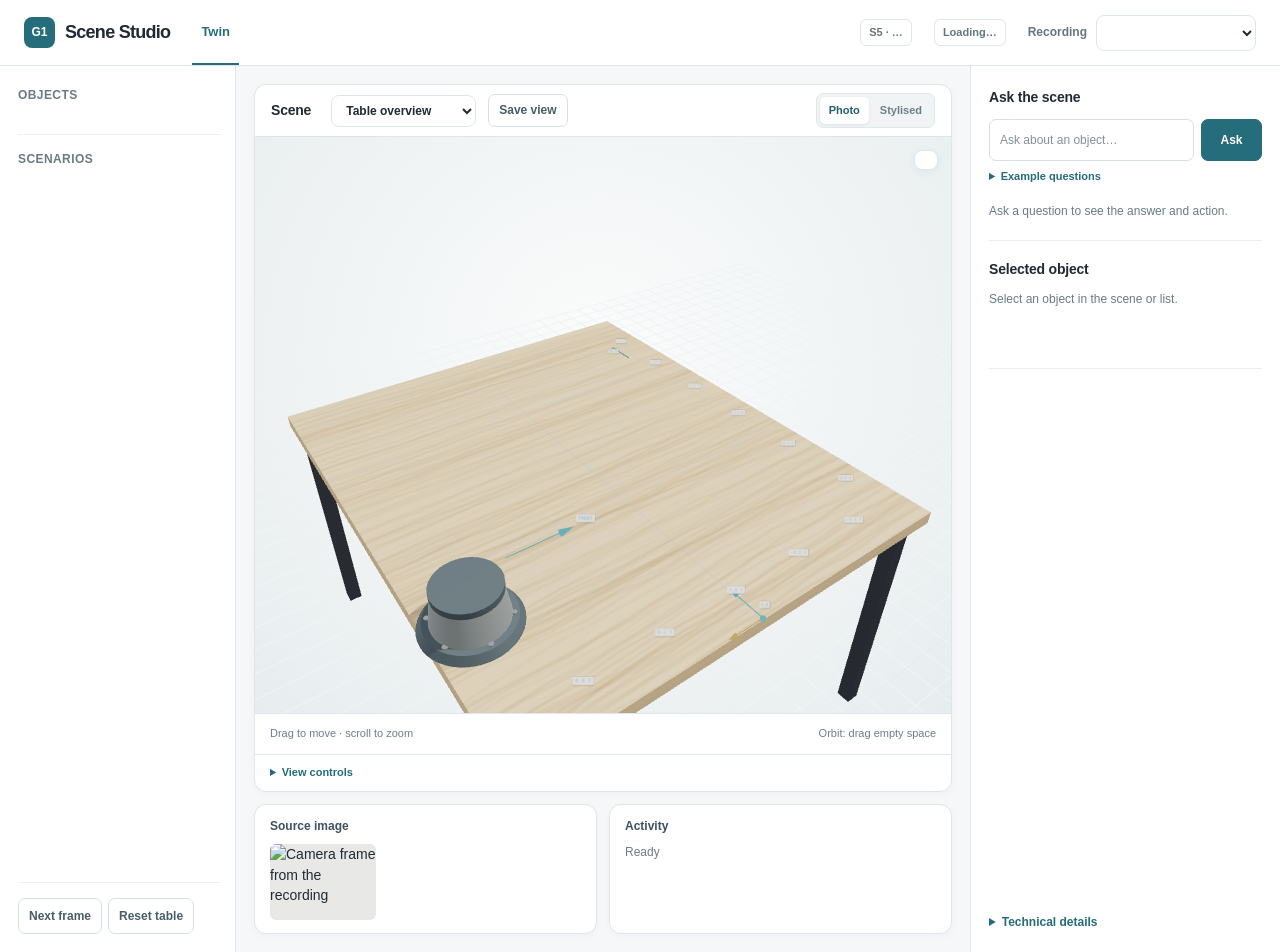
==== commit 4cd8d93a: "Scene Studio: mounted G1 and camera-aware views" ====
--- a/demo/twin/static/index.html
+++ b/demo/twin/static/index.html
@@ -3,194 +3,113 @@
 <head>
 <meta charset="utf-8">
 <meta name="viewport" content="width=device-width, initial-scale=1">
-<title>G1 Virtual Table</title>
-<link rel="stylesheet" href="https://fonts.googleapis.com/css2?family=Space+Grotesk:wght@500;600;700&family=Inter:wght@400;500;600&family=JetBrains+Mono:wght@400;500&display=swap">
-<style>
-/* Control-room layout: table controls left, 3D twin centre, pipeline read-out right. One dark look for the projector. */
-:root{
-  --bg:#0e1320; --panel:#151c2c; --panel2:#1b2436; --line:#2a3550; --fg:#e6ebf5; --muted:#93a0bb;
-  --accent:#f2a33a; --sim:#7cc4ff; --real:#9be39b; --ok:#5fd38d; --bad:#ff6b6b; --warn:#f2c94c;
-  --f-display:"Space Grotesk",system-ui,"Segoe UI",sans-serif; --f-body:"Inter",system-ui,"Segoe UI",sans-serif;
-  --f-mono:"JetBrains Mono",ui-monospace,Consolas,Menlo,monospace; color-scheme:dark;
-}
-*{box-sizing:border-box}
-[hidden]{display:none!important}
-html,body{margin:0;background:var(--bg);color:var(--fg)}
-body{font-family:var(--f-body);font-size:14px;line-height:1.45;padding:12px 16px 24px}
-h1,h2,h3{font-family:var(--f-display);margin:0}
-button{font:inherit}
-.top{display:flex;flex-wrap:wrap;align-items:center;gap:8px 14px;margin-bottom:12px}
-.top h1{font-size:21px}
-.chip{display:inline-flex;align-items:center;gap:6px;font:500 11px/1 var(--f-mono);letter-spacing:.5px;text-transform:uppercase;
-  padding:5px 8px;border-radius:4px;border:1px solid currentColor;white-space:nowrap}
-.chip .dot{width:7px;height:7px;border-radius:50%;background:currentColor}
-.c-sim{color:var(--sim)} .c-real{color:var(--real)} .c-ok{color:var(--ok)} .c-bad{color:var(--bad)} .c-warn{color:var(--warn)} .c-muted{color:var(--muted)}
-.spacer{flex:1}
-.grid{display:grid;grid-template-columns:270px minmax(0,1fr) 350px;gap:12px;align-items:start}
-@media (max-width:1250px){.grid{grid-template-columns:250px minmax(0,1fr)} .right{grid-column:1/-1;grid-template-columns:repeat(auto-fit,minmax(300px,1fr))}}
-@media (max-width:800px){.grid{grid-template-columns:minmax(0,1fr)}}
-.panel{background:var(--panel);border:1px solid var(--line);border-radius:8px;min-width:0}
-.sec{padding:12px 14px;display:grid;gap:8px;align-content:start}
-.eyebrow{font:500 11px/1 var(--f-mono);letter-spacing:1px;text-transform:uppercase;color:var(--muted)}
-.left,.right{display:grid;gap:12px;min-width:0}
-.btn{cursor:pointer;border-radius:6px;border:1px solid var(--line);background:var(--panel2);color:var(--fg);padding:7px 10px;font-size:13px}
-.btn:hover:not(:disabled){border-color:#40507a}
-.btn:disabled{opacity:.45;cursor:not-allowed}
-.btn.primary{background:var(--accent);border-color:var(--accent);color:#1a1205;font-weight:600}
-.btn.small{padding:4px 8px;font-size:12px}
-.btn:focus-visible,input:focus-visible{outline:2px solid var(--accent);outline-offset:2px}
-.src img{width:100%;border-radius:5px;display:block}
-.objs{display:grid;gap:6px}
-.obj{display:grid;grid-template-columns:14px 1fr auto;gap:8px;align-items:center;padding:7px 8px;border-radius:6px;border:1px solid transparent;cursor:pointer}
-.obj:hover{background:var(--panel2)}
-.obj.sel{border-color:var(--accent);background:var(--panel2)}
-.obj .sw{width:12px;height:12px;border-radius:3px}
-.obj .nm{font:500 13px var(--f-mono)}
-.obj .st{font-size:11.5px;color:var(--muted)}
-.obj .acts{display:flex;gap:4px}
-.presets{display:grid;gap:6px}
-.presets .btn{text-align:left}
-/* viewport */
-.view{overflow:hidden}
-.stage{position:relative}
-#c{display:block;width:100%;height:min(64vh,620px);min-height:360px;border-radius:8px 8px 0 0;background:radial-gradient(120% 90% at 50% 15%,#1c2740 0%,#0b0f19 70%);touch-action:none}
-.hud{position:absolute;left:12px;top:12px;display:flex;flex-wrap:wrap;gap:8px;pointer-events:none;max-width:calc(100% - 260px)}
-.hud .chip{background:rgba(14,19,32,.8)}
-.hint{position:absolute;left:12px;bottom:12px;font-size:12px;color:var(--muted);background:rgba(14,19,32,.75);padding:6px 9px;border-radius:5px;pointer-events:none}
-.busy{position:absolute;left:50%;top:14px;transform:translateX(-50%);display:flex;gap:10px;align-items:center;background:rgba(14,19,32,.92);
-  border:1px solid var(--sim);color:var(--fg);padding:9px 14px;border-radius:8px;font-size:13px}
-.spin{width:14px;height:14px;border:2px solid var(--line);border-top-color:var(--sim);border-radius:50%;animation:sp .8s linear infinite}
-@keyframes sp{to{transform:rotate(360deg)}}
-.toast{position:absolute;left:50%;bottom:16px;transform:translateX(-50%);background:#3a1d22;border:1px solid var(--bad);color:var(--fg);padding:9px 14px;border-radius:8px;font-size:13px;max-width:90%}
-.ask{display:grid;gap:8px;padding:12px;border-top:1px solid var(--line)}
-.askrow{display:flex;gap:8px}
-.askrow input{flex:1;min-width:0;background:var(--panel2);border:1px solid var(--line);color:var(--fg);border-radius:6px;padding:9px 11px;font-size:14px}
-.sugg{display:flex;flex-wrap:wrap;gap:6px}
-.sugg .btn{font-size:12px;padding:4px 8px;color:var(--muted)}
-.opts{display:flex;flex-wrap:wrap;gap:8px 18px;align-items:center;padding:0 12px 12px;color:var(--muted);font-size:12.5px}
-.opts label{display:flex;gap:6px;align-items:center;cursor:pointer}
-.seg{display:inline-flex;border:1px solid var(--line);border-radius:6px;overflow:hidden}
-.seg button{all:unset;cursor:pointer;padding:4px 9px;font-size:12px;color:var(--muted)}
-.seg button[aria-pressed="true"]{background:var(--panel2);color:var(--fg)}
-.seg button:focus-visible{outline:2px solid var(--accent)}
-/* read-out */
-.frameimg{width:100%;border-radius:5px;display:block}
-.bar{display:grid;grid-template-columns:78px 1fr 54px;gap:8px;align-items:center;font:11.5px var(--f-mono);color:var(--muted)}
-.bar div{height:7px;border-radius:4px;background:var(--panel2);overflow:hidden}
-.bar div i{display:block;height:100%;background:var(--sim)}
-.bar span:last-child{text-align:right;color:var(--fg);font-variant-numeric:tabular-nums}
-.events{display:flex;flex-wrap:wrap;gap:6px}
-.ev{font:500 11px var(--f-mono);padding:4px 7px;border-radius:4px;background:var(--panel2);border:1px solid var(--line)}
-.ev.MOVED{color:var(--accent);border-color:var(--accent)} .ev.OCCLUDED{color:var(--warn);border-color:var(--warn)}
-.ev.REAPPEARED,.ev.APPEARED{color:var(--real)} .ev.REMOVED{color:var(--bad)}
-.log{display:grid;gap:6px;max-height:190px;overflow:auto;font-size:12.5px}
-.log div{display:grid;gap:3px;padding-bottom:6px;border-bottom:1px dashed var(--line)}
-.log b{font-weight:600}
-.rels{font:12px var(--f-mono);color:var(--muted);display:grid;gap:3px;max-height:170px;overflow:auto}
-.rels b{color:var(--fg);font-weight:500}
-.q{font:500 14px var(--f-display);padding:9px 12px;border-radius:6px;background:var(--panel2);border-left:3px solid var(--accent)}
-.verdict{display:flex;flex-wrap:wrap;gap:6px}
-.reason{font-size:12.5px;color:var(--muted)}
-details summary{cursor:pointer;color:var(--muted);font-size:12px}
-pre{font:11.5px var(--f-mono);background:var(--panel2);padding:8px;border-radius:5px;overflow-x:auto;margin:6px 0 0;white-space:pre-wrap}
-.muted{color:var(--muted)} .note{font-size:12px;color:var(--muted);margin:0}
-select{background:var(--panel2);color:var(--fg);border:1px solid var(--line);border-radius:6px;padding:5px 8px;font-size:12.5px;max-width:220px}
-@media (prefers-reduced-motion:reduce){.spin{animation:none}}
-</style>
+<title>Scene Studio · G1</title>
+<link rel="icon" href="data:,">
+<link rel="stylesheet" href="scene-studio.css">
+
 </head>
 <body>
 <header class="top">
-  <h1>G1 Virtual Table</h1>
-  <span class="chip c-sim"><span class="dot"></span>Digital twin</span>
-  <span class="chip c-muted" id="parserChip">S5 parser: …</span>
-  <span class="chip c-muted" id="contractChip">contracts</span>
+  <div class="brand"><span class="brandmark">G1</span><h1>Scene Studio</h1></div>
+  <span class="top-view" aria-current="page">Twin</span>
   <span class="spacer"></span>
-  <label class="muted" for="srcSel" style="font-size:12.5px">Recording</label>
-  <select id="srcSel" aria-label="Recording the twin is built from"></select>
+  <span class="chip c-muted" id="parserChip">S5 · …</span>
+  <span class="chip c-muted" id="contractChip">Loading…</span>
+  <label class="recording-select" for="srcSel">Recording
+    <select id="srcSel" aria-label="Recording the twin is built from"></select>
+  </label>
 </header>
 
 <div class="grid">
   <aside class="left">
-    <div class="panel sec src">
-      <div style="display:flex;justify-content:space-between;align-items:center;gap:8px">
-        <span class="eyebrow">Built from this recording</span><span class="chip c-real"><span class="dot"></span>Real</span>
-      </div>
-      <img id="srcImg" alt="Camera frame from the recording">
-      <p class="note" id="srcNote"></p>
-    </div>
-    <div class="panel sec">
-      <span class="eyebrow">Objects on the table</span>
+    <section class="side-section">
+      <div class="section-heading"><h2>Objects</h2><span id="objCount"></span></div>
       <div class="objs" id="objs"></div>
-      <p class="note">Drag an object on the table to move it. Every change becomes new camera frames that run through S2 → S6 → S4.</p>
-    </div>
-    <div class="panel sec">
-      <span class="eyebrow">Table</span>
-      <div style="display:flex;gap:6px;flex-wrap:wrap">
-        <button class="btn" id="waitBtn" title="Render one still frame (hidden objects age in S6's memory)">Let time pass</button>
-        <button class="btn" id="resetBtn">Reset to recording</button>
-      </div>
-    </div>
-    <div class="panel sec">
-      <span class="eyebrow">Backup scenarios</span>
+    </section>
+    <section class="side-section scenarios">
+      <div class="section-heading"><h2>Scenarios</h2></div>
       <div class="presets" id="presets"></div>
+    </section>
+    <div class="table-actions">
+      <button class="btn" id="waitBtn" title="Advance one frame">Next frame</button>
+      <button class="btn" id="resetBtn">Reset table</button>
     </div>
   </aside>
 
-  <main class="panel view">
-    <div class="stage">
-      <canvas id="c" aria-label="3D virtual table. Drag objects to move them."></canvas>
-      <div class="hud" id="hud"></div>
-      <div class="busy" id="busy" hidden><span class="spin"></span><span id="busyText">Working…</span></div>
-      <div class="toast" id="toast" hidden></div>
-      <div class="hint" id="hint">Drag objects to move · drag empty space to orbit · scroll to zoom</div>
-    </div>
-    <div class="ask">
-      <div class="askrow">
-        <input id="qIn" placeholder="Ask the robot, e.g. “Go to the mug”" autocomplete="off" aria-label="Question">
-        <button class="btn primary" id="askBtn">Ask</button>
+  <main class="center">
+    <section class="panel view">
+      <div class="scene-toolbar">
+        <h2>Scene</h2>
+        <select id="viewSel" aria-label="Camera view"><option value="table">Table overview</option><option value="recorded">Recorded camera</option><option value="robot">Robot overview</option><option value="front">Robot front</option><option value="left">Robot left</option><option value="right">Robot right</option><option value="rear">Robot rear</option><option value="top">Top view</option></select>
+        <button class="btn" id="saveViewBtn" title="Save this camera angle for this recording">Save view</button>
+        <span class="seg" id="lookSeg" aria-label="Scene look"><button data-v="photo" aria-pressed="true" title="Real camera image of each object">Photo</button><button data-v="stylised" aria-pressed="false">Stylised</button></span>
       </div>
-      <div class="sugg" id="sugg"></div>
-    </div>
-    <div class="opts">
-      <span>Look <span class="seg" id="lookSeg"><button data-v="photo" aria-pressed="true" title="Real camera image of each object">Photo</button><button data-v="stylised" aria-pressed="false">Stylised</button></span></span>
-      <span>Robot <span class="seg" id="robotSeg"><button data-v="rover" aria-pressed="true">Mobile robot</button><button data-v="arm" aria-pressed="false">Arm</button><button data-v="none" aria-pressed="false">Off</button></span></span>
-      <span>Obstacles <span class="seg" id="obsSeg"><button data-v="all" aria-pressed="true" title="Every object except the target is an exclusion zone">All objects</button><button data-v="config" aria-pressed="false" title="Team config: only objects listed in exclusion_labels (the laptop)">Laptop only</button></span></span>
-      <span>Planner <span class="seg" id="planSeg"><button data-v="straight" aria-pressed="true">Straight</button><button data-v="detour" aria-pressed="false">Detour</button></span></span>
-      <label><input type="checkbox" id="tBoxes" checked> Pipeline's 3D boxes</label>
-      <label><input type="checkbox" id="tCloud"> Recording point cloud</label>
-      <label><input type="checkbox" id="tTwin" checked> Twin objects</label>
+      <div class="stage">
+        <canvas id="c" aria-label="3D virtual table. Drag objects to move them."></canvas>
+        <div class="hud" id="hud"></div>
+        <div class="orientation" id="orientation" aria-live="polite"></div>
+        <div class="busy" id="busy" hidden><span class="spin"></span><span id="busyText">Working…</span></div>
+        <div class="toast" id="toast" role="alert" hidden></div>
+      </div>
+      <div class="scene-footer"><span id="hint">Drag to move · scroll to zoom</span><span class="spacer"></span><span>Orbit: drag empty space</span></div>
+      <details class="controls-disclosure">
+        <summary>View controls</summary>
+        <div class="opts">
+          <div class="control-group"><span>Robot</span><span class="seg" id="robotSeg"><button data-v="g1" aria-pressed="true">Mounted G1</button><button data-v="none" aria-pressed="false">Off</button></span><button class="btn" id="reachBtn" title="Preview a simulated arm reach to the selected object">Preview reach</button></div>
+          <div class="control-group"><span>Mount position (map m)</span><div class="mount-fields"><label>X <input id="mountX" type="number" step="0.01" min="0.05" max="1.35"></label><label>Y <input id="mountY" type="number" step="0.01" min="-0.55" max="0.55"></label></div><button class="btn" id="mountAuto">Find clear mount</button><span class="mount-note" id="mountGap"></span></div>
+          <div class="control-group"><span>Measured camera pose (map)</span><div class="mount-fields"><label>X <input id="camX" type="number" step="0.01"></label><label>Y <input id="camY" type="number" step="0.01"></label><label>Yaw° <input id="camYaw" type="number" step="1"></label></div><button class="btn" id="applyCamPose">Use measured pose</button><span class="mount-note" id="camPoseNote"></span></div>
+          <div class="control-group"><span>Obstacles</span><span class="seg" id="obsSeg"><button data-v="all" aria-pressed="true" title="Every object except the target is an exclusion zone">All</button><button data-v="config" aria-pressed="false" title="Team config: only configured object classes">Configured</button></span></div>
+          <div class="control-group"><span>Planner</span><span class="seg" id="planSeg"><button data-v="straight" aria-pressed="true">Straight</button><button data-v="detour" aria-pressed="false">Detour</button></span></div>
+          <div class="layer-controls"><label><input type="checkbox" id="tBoxes" checked> 3D boxes</label><label><input type="checkbox" id="tCloud"> Point cloud</label><label><input type="checkbox" id="tTwin" checked> Twin objects</label><label><input type="checkbox" id="tCoords" checked> XY grid</label></div>
+        </div>
+      </details>
+    </section>
+    <div class="below-scene">
+      <section class="panel source-card">
+        <h3>Source image</h3>
+        <div class="source-content"><img id="srcImg" alt="Camera frame from the recording"><p class="note" id="srcNote"></p></div>
+      </section>
+      <section class="panel activity-card">
+        <h3>Activity</h3>
+        <div class="events" id="events"></div>
+        <div class="activity-summary" id="activitySummary">Ready</div>
+      </section>
     </div>
   </main>
 
-  <section class="right">
-    <div class="panel sec" id="qaSec">
-      <h3>S5 answer → S6 action</h3>
-      <div id="qa"><p class="note">Ask a question to see the verified answer and the robot's action.</p></div>
-    </div>
-    <div class="panel sec">
-      <div style="display:flex;justify-content:space-between;align-items:center"><h3>What the pipeline saw</h3><span class="eyebrow" id="fname"></span></div>
-      <img class="frameimg" id="frameImg" alt="Latest rendered camera frame processed by the pipeline">
-      <div id="lat" style="display:grid;gap:5px"></div>
-    </div>
-    <div class="panel sec">
-      <h3>S6 tracking</h3>
-      <div class="events" id="events"></div>
-      <div class="log" id="log"></div>
-    </div>
-    <div class="panel sec">
-      <h3>S4 scene graph</h3>
-      <div class="rels" id="rels"></div>
-    </div>
-  </section>
+  <aside class="right">
+    <section class="right-section" id="qaSec">
+      <h2>Ask the scene</h2>
+      <div class="ask">
+        <div class="askrow"><input id="qIn" placeholder="Ask about an object…" autocomplete="off" aria-label="Question"><button class="btn primary" id="askBtn">Ask</button></div>
+        <details class="examples"><summary>Example questions</summary><div class="sugg" id="sugg"></div></details>
+      </div>
+      <div id="qa"><p class="note">Ask a question to see the answer and action.</p></div>
+    </section>
+    <section class="right-section selected-section">
+      <h2>Selected object</h2>
+      <div id="selectedInfo" class="note">Select an object in the scene or list.</div>
+    </section>
+    <details class="technical">
+      <summary>Technical details</summary>
+      <div class="technical-content">
+        <section><div class="section-heading"><h3>Rendered frame</h3><span id="fname"></span></div><img class="frameimg" id="frameImg" alt="Latest rendered camera frame processed by the pipeline"><div id="lat"></div></section>
+        <section><h3>Tracking log</h3><div class="log" id="log"></div></section>
+        <section><h3>Scene graph</h3><div class="rels" id="rels"></div></section>
+      </div>
+    </details>
+  </aside>
 </div>
 
 <script src="vendor/three.min.js"></script>
 <script src="vendor/OrbitControls.js"></script>
+<script src="vendor/GLTFLoader.js"></script>
+<script src="g1-robot.js"></script>
 <script>
 (async function(){
 const $=id=>document.getElementById(id);
 const esc=s=>String(s??"").replace(/[&<>"]/g,c=>({"&":"&amp;","<":"&lt;",">":"&gt;",'"':"&quot;"}[c]));
-let ST=null, SRC=null, busy=false, selected=null, robotMode="rover", lookMode="photo";
+let ST=null, SRC=null, busy=false, selected=null, robotMode="g1", lookMode="photo", viewMode="table";
 const texCache={}; const billboards=[];
 function tex(key, uri){ if(!texCache[key]){ const t=new THREE.TextureLoader().load(uri); t.encoding=THREE.sRGBEncoding; t.anisotropy=4; texCache[key]=t; } return texCache[key]; }
 
@@ -227,43 +146,91 @@
 const renderer=new THREE.WebGLRenderer({canvas,antialias:true,alpha:true});
 renderer.setPixelRatio(Math.min(devicePixelRatio,2));
 renderer.shadowMap.enabled=true; renderer.shadowMap.type=THREE.PCFSoftShadowMap;
-renderer.outputEncoding=THREE.sRGBEncoding; renderer.toneMapping=THREE.ACESFilmicToneMapping;
+renderer.outputEncoding=THREE.sRGBEncoding; renderer.toneMapping=THREE.ACESFilmicToneMapping;renderer.toneMappingExposure=.86;
 const scene=new THREE.Scene();
-const cam=new THREE.PerspectiveCamera(40,1,0.01,20);
-cam.position.copy(M(-0.25,-0.95,1.0));
+const cam=new THREE.PerspectiveCamera(45,1,0.01,20);
+cam.position.copy(M(-.62,.85,1.14));
 const controls=new THREE.OrbitControls(cam,canvas);
-controls.target.copy(M(0.65,0,0.05)); controls.enableDamping=true; controls.maxPolarAngle=Math.PI*0.48; controls.minDistance=0.4; controls.maxDistance=3.5;
-scene.add(new THREE.HemisphereLight(0xcfe0ff,0x1a1410,0.6));
-const key=new THREE.DirectionalLight(0xfff1dd,1.05); key.position.copy(M(0.3,-0.9,1.7)); key.castShadow=true;
+controls.target.copy(M(.58,0,.18)); controls.enableDamping=true; controls.maxPolarAngle=Math.PI*0.48; controls.minDistance=0.4; controls.maxDistance=3.5;
+scene.add(new THREE.HemisphereLight(0xffffff,0xb9b4a8,0.75));
+const key=new THREE.DirectionalLight(0xfff1dd,0.85); key.position.copy(M(0.3,-0.9,1.7)); key.castShadow=true;
 key.shadow.mapSize.set(2048,2048); Object.assign(key.shadow.camera,{left:-1.3,right:1.3,top:1.3,bottom:-1.3,near:0.1,far:5});
 key.target.position.copy(M(0.7,0,0)); scene.add(key,key.target);
-const rim=new THREE.DirectionalLight(0x7cc4ff,0.35); rim.position.copy(M(1.7,1.0,0.8)); scene.add(rim);
+const rim=new THREE.DirectionalLight(0xe9f3f4,0.3); rim.position.copy(M(1.7,1.0,0.8)); scene.add(rim);
 
 function woodTex(){const c=document.createElement("canvas");c.width=512;c.height=512;const g=c.getContext("2d");
-  g.fillStyle="#5b3a24";g.fillRect(0,0,512,512);
-  for(let i=0;i<220;i++){g.strokeStyle=`rgba(${30+Math.random()*40},${18+Math.random()*20},10,${0.08+Math.random()*0.12})`;g.lineWidth=1+Math.random()*2.5;
+  g.fillStyle="#cfb997";g.fillRect(0,0,512,512);
+  for(let i=0;i<220;i++){g.strokeStyle=`rgba(114,88,59,${0.04+Math.random()*0.08})`;g.lineWidth=1+Math.random()*2.5;
     g.beginPath();let y=Math.random()*512;g.moveTo(0,y);for(let x=0;x<=512;x+=32){y+=(Math.random()-.5)*6;g.lineTo(x,y);}g.stroke();}
   const t=new THREE.CanvasTexture(c);t.encoding=THREE.sRGBEncoding;return t;}
 const desk=new THREE.Mesh(new THREE.BoxGeometry(1.2,0.035,1.4),new THREE.MeshStandardMaterial({map:woodTex(),roughness:0.55,metalness:0.05}));
 desk.position.copy(M(0.7,0,-0.0175)); desk.receiveShadow=true; scene.add(desk);
 const legMat=new THREE.MeshStandardMaterial({color:0x22262e,roughness:0.4,metalness:0.6});
 for(const [x,y] of [[0.05,0.56],[0.05,-0.56],[1.35,0.56],[1.35,-0.56]]){const l=new THREE.Mesh(new THREE.BoxGeometry(0.04,0.72,0.04),legMat);l.position.copy(M(x,y,-0.395));scene.add(l);}
-const grid=new THREE.GridHelper(6,60,0x2a3550,0x1a2236); grid.position.y=-0.755; scene.add(grid);
+const grid=new THREE.GridHelper(6,60,0xc9d5d9,0xdfe7e9); grid.position.y=-0.755; scene.add(grid);
+const coordG=new THREE.Group();scene.add(coordG);
+for(let i=1;i<=13;i++){
+  const x=i/10,ln=new THREE.Line(new THREE.BufferGeometry().setFromPoints([M(x,-.55,.001),M(x,.55,.001)]),new THREE.LineBasicMaterial({color:0x8a9aa0,transparent:true,opacity:i%5===0?.47:.2}));coordG.add(ln);
+  if(i%2===0){const l=labelSprite(`${x.toFixed(1)} X`,"#647680");l.scale.set(.18,.024,1);l.position.copy(M(x,-.52,.003));coordG.add(l);}
+}
+for(let i=-5;i<=5;i++){
+  const y=i/10,ln=new THREE.Line(new THREE.BufferGeometry().setFromPoints([M(.05,y,.001),M(1.35,y,.001)]),new THREE.LineBasicMaterial({color:0x8a9aa0,transparent:true,opacity:i===0?.52:.2}));coordG.add(ln);
+  if(i%2===0){const l=labelSprite(`${y.toFixed(1)} Y`,"#647680");l.scale.set(.18,.024,1);l.position.copy(M(.08,y,.003));coordG.add(l);}
+}
+const origin=new THREE.Mesh(new THREE.SphereGeometry(.007,10,8),new THREE.MeshBasicMaterial({color:0x256d7b}));origin.position.copy(M(0,0,.005));coordG.add(origin);
+const originLabel=labelSprite("0,0","#256d7b");originLabel.scale.set(.14,.022,1);originLabel.position.copy(M(0,0,.03));coordG.add(originLabel);
+coordG.add(new THREE.ArrowHelper(M(.1,0,0).normalize(),M(0,0,.006),.1,0x256d7b,.022,.012));
+coordG.add(new THREE.ArrowHelper(M(0,.1,0).normalize(),M(0,0,.006),.1,0x8a641f,.022,.012));
+const scaleLine=new THREE.Line(new THREE.BufferGeometry().setFromPoints([M(1.1,-.48,.003),M(1.2,-.48,.003)]),new THREE.LineBasicMaterial({color:0x294751}));coordG.add(scaleLine);
+const scaleLabel=labelSprite("10 cm","#294751");scaleLabel.scale.set(.16,.022,1);scaleLabel.position.copy(M(1.15,-.45,.004));coordG.add(scaleLabel);
 const dragPlane=new THREE.Plane(new THREE.Vector3(0,1,0),0);
 
 // virtual camera that renders the twin frames
 const vcam=new THREE.Group();
 vcam.add(new THREE.Mesh(new THREE.BoxGeometry(0.124,0.031,0.036),new THREE.MeshStandardMaterial({color:0x30333a,roughness:0.35,metalness:0.4})));
 for(const s of [-1,1]){const lens=new THREE.Mesh(new THREE.CylinderGeometry(0.008,0.008,0.004,24),new THREE.MeshStandardMaterial({color:0x0a0a0a,metalness:0.9,roughness:0.15}));lens.rotation.x=Math.PI/2;lens.position.set(s*0.032,0,-0.019);vcam.add(lens);}
-scene.add(vcam);
+scene.add(vcam);vcam.visible=false;
 
 function labelSprite(text,color){
   const c=document.createElement("canvas");c.width=512;c.height=64;const g=c.getContext("2d");
-  g.font="500 26px JetBrains Mono, Consolas, monospace";const w=Math.min(512,g.measureText(text).width+24);
-  g.fillStyle="rgba(14,19,32,.85)";g.fillRect(0,8,w,44);g.fillStyle=color;g.fillText(text,12,39);
+  g.font="600 29px JetBrains Mono, Consolas, monospace";const w=Math.min(512,g.measureText(text).width+24);
+  g.fillStyle="rgba(255,255,255,.94)";g.fillRect(0,8,w,44);g.fillStyle=color;g.fillText(text,12,39);
   const t=new THREE.CanvasTexture(c);
   const s=new THREE.Sprite(new THREE.SpriteMaterial({map:t,depthTest:false,transparent:true}));
-  s.scale.set(0.32,0.04,1);s.center.set(w/512/2,0);s.renderOrder=10;return s;
+  s.scale.set(0.42,0.054,1);s.center.set(w/512/2,0);s.renderOrder=10;return s;
+}
+const sourceCameraG=new THREE.Group();scene.add(sourceCameraG);
+function cameraPoseKey(){return `g1-camera-pose:${SRC?.run||"default"}`;}
+function manualCameraPose(){try{return JSON.parse(localStorage.getItem(cameraPoseKey())||"null");}catch{return null;}}
+function cameraPoseKnown(){return !!(manualCameraPose()||SRC?.recorded_camera?.horizontal_pose_known);}
+function sourceCameraT(){
+  const base=SRC?.recorded_camera?.T_map_camera,manual=manualCameraPose();if(!base)return null;
+  if(!manual)return base;
+  const heading=Math.atan2(base[1][2],base[0][2]),delta=THREE.MathUtils.degToRad(manual.yaw)-heading;
+  const co=Math.cos(delta),si=Math.sin(delta),T=base.map(row=>row.slice());
+  for(let j=0;j<3;j++){T[0][j]=co*base[0][j]-si*base[1][j];T[1][j]=si*base[0][j]+co*base[1][j];}
+  T[0][3]=manual.x;T[1][3]=manual.y;return T;
+}
+function syncCameraPoseControls(){
+  const p=manualCameraPose(),T=SRC?.recorded_camera?.T_map_camera;
+  $("camX").value=(p?.x??T?.[0]?.[3]??0).toFixed(2);$("camY").value=(p?.y??T?.[1]?.[3]??0).toFixed(2);
+  $("camYaw").value=(p?.yaw??(T?THREE.MathUtils.radToDeg(Math.atan2(T[1][2],T[0][2])):0)).toFixed(0);
+  $("camPoseNote").textContent=p?"User entered pose · stored in this browser":SRC?.recorded_camera?.horizontal_pose_known?"Pose from recording":"Desk estimate · X/Y/yaw unknown";
+}
+function updateSourceCameraMarker(){
+  sourceCameraG.clear();const c=SRC?.recorded_camera,T=sourceCameraT();
+  if(!T){sourceCameraG.visible=false;return;}
+  const col=j=>M(T[0][j],T[1][j],T[2][j]);
+  sourceCameraG.position.copy(M(T[0][3],T[1][3],T[2][3]));
+  sourceCameraG.quaternion.setFromRotationMatrix(new THREE.Matrix4().makeBasis(col(0),col(1).negate(),col(2).negate()));
+  const intr=c.intrinsics||{width:640,height:360,fx:400,fy:400,cx:320,cy:180},depth=.23;
+  const corner=(u,v)=>new THREE.Vector3((u-intr.cx)*depth/intr.fx,(intr.cy-v)*depth/intr.fy,-depth);
+  const corners=[corner(0,0),corner(intr.width,0),corner(intr.width,intr.height),corner(0,intr.height)];
+  const points=[];for(let i=0;i<4;i++)points.push(new THREE.Vector3(),corners[i],corners[i],corners[(i+1)%4]);
+  sourceCameraG.add(new THREE.LineSegments(new THREE.BufferGeometry().setFromPoints(points),new THREE.LineBasicMaterial({color:0x567f89,transparent:true,opacity:.65})));
+  const body=new THREE.Mesh(new THREE.BoxGeometry(.043,.029,.024),new THREE.MeshStandardMaterial({color:0x34444d,metalness:.4,roughness:.48}));sourceCameraG.add(body);
+  const lab=labelSprite(cameraPoseKnown()?"SOURCE CAMERA":"CAMERA · EST.","#456b75");lab.scale.set(.22,.028,1);lab.position.set(0,.045,0);sourceCameraG.add(lab);
+  sourceCameraG.visible=viewMode!=="recorded";
 }
 const std=(c,o={})=>new THREE.MeshStandardMaterial(Object.assign({color:c,roughness:0.45,metalness:0.1},o));
 // colours come from the recording (median of each object's mask); lift them a little for the stylised look
@@ -402,67 +369,24 @@
 const twinG=new THREE.Group(), beliefG=new THREE.Group(), actionG=new THREE.Group(); scene.add(twinG,beliefG,actionG);
 let cloud=null;
 
-// ---------------------------------------------------------------- robots (visual; S6 plans a 2D path on the desk)
-const rover=new THREE.Group();
-{ const body=new THREE.Mesh(new THREE.CylinderGeometry(0.045,0.048,0.028,32),std(0xe9edf3,{roughness:0.35,metalness:0.3}));body.position.y=0.026;rover.add(body);
-  const top=new THREE.Mesh(new THREE.CylinderGeometry(0.03,0.04,0.012,32),std(0x2a2f38,{metalness:0.6,roughness:0.3}));top.position.y=0.046;rover.add(top);
-  const lidar=new THREE.Mesh(new THREE.CylinderGeometry(0.014,0.014,0.012,20),std(0x111111,{metalness:0.8,roughness:0.2}));lidar.position.y=0.058;rover.add(lidar);
-  const eye=new THREE.Mesh(new THREE.BoxGeometry(0.03,0.008,0.004),new THREE.MeshBasicMaterial({color:0xf2a33a}));eye.position.set(0,0.03,-0.047);rover.add(eye);
-  for(const s of [-1,1]){const w=new THREE.Mesh(new THREE.CylinderGeometry(0.014,0.014,0.008,20),std(0x1a1a1a));w.rotation.z=Math.PI/2;w.position.set(s*0.047,0.014,0);rover.add(w);}
-  rover.traverse(m=>{if(m.isMesh)m.castShadow=true;}); }
-scene.add(rover);
-const arm=new THREE.Group(); scene.add(arm);
-const L1=0.46,L2=0.44,SH=0.13;
-const aMat=std(0xe9edf3,{roughness:0.35,metalness:0.3}), jMat=std(0xf2a33a,{roughness:0.4,metalness:0.2});
-const armBaseM=new THREE.Mesh(new THREE.CylinderGeometry(0.05,0.06,0.04,32),std(0x2a2f38,{metalness:0.6,roughness:0.3}));armBaseM.position.y=0.02;arm.add(armBaseM);
-const yawG=new THREE.Group();yawG.position.y=0.04;arm.add(yawG);
-const col=new THREE.Mesh(new THREE.CylinderGeometry(0.03,0.035,SH-0.04,24),aMat);col.position.y=(SH-0.04)/2;yawG.add(col);
-const sh=new THREE.Group();sh.position.y=SH-0.04;yawG.add(sh);sh.add(new THREE.Mesh(new THREE.SphereGeometry(0.034,24,16),jMat));
-const up=new THREE.Mesh(new THREE.BoxGeometry(0.04,L1,0.04),aMat);up.position.y=L1/2;sh.add(up);
-const el=new THREE.Group();el.position.y=L1;sh.add(el);el.add(new THREE.Mesh(new THREE.SphereGeometry(0.028,24,16),jMat));
-const fo=new THREE.Mesh(new THREE.BoxGeometry(0.032,L2,0.032),aMat);fo.position.y=L2/2;el.add(fo);
-const wr=new THREE.Group();wr.position.y=L2;el.add(wr);wr.add(new THREE.Mesh(new THREE.BoxGeometry(0.05,0.012,0.022),jMat));
-for(const s of [-1,1]){const f=new THREE.Mesh(new THREE.BoxGeometry(0.008,0.04,0.016),aMat);f.position.set(s*0.02,0.022,0);wr.add(f);}
-arm.traverse(m=>{if(m.isMesh)m.castShadow=true;});
-let agentStart=[0.25,0];
-function armReach(mx,my,mz){
-  const b=M(agentStart[0],agentStart[1],0);arm.position.copy(b);
-  const t=M(mx,my,mz);const dx=t.x-b.x,dz=t.z-b.z;
-  yawG.rotation.y=Math.atan2(-dx,-dz);
-  const r=Math.min(Math.hypot(dx,dz),L1+L2-0.01),h=mz-SH,d=Math.min(Math.hypot(r,h),L1+L2-0.005);
-  const a2=Math.acos(THREE.MathUtils.clamp((d*d-L1*L1-L2*L2)/(2*L1*L2),-1,1));
-  const a1=Math.atan2(r,h)-Math.atan2(L2*Math.sin(a2),L1+L2*Math.cos(a2));
-  sh.rotation.x=-a1;el.rotation.x=-a2;wr.rotation.x=-(Math.PI-a1-a2);
-}
-function robotsHome(){
-  rover.position.copy(M(agentStart[0],agentStart[1],0)); rover.rotation.y=Math.PI/2*0; // faces +map x (three -Z)
-  armReach(agentStart[0]+0.28,agentStart[1],0.32);
-  rover.visible=robotMode==="rover"; arm.visible=robotMode==="arm";
-}
-let anim=null;
-function dense(path,step){const out=[];for(let i=0;i<path.length-1;i++){const a=path[i],b=path[i+1];const n=Math.max(1,Math.ceil(Math.hypot(b[0]-a[0],b[1]-a[1])/step));for(let k=0;k<n;k++)out.push([a[0]+(b[0]-a[0])*k/n,a[1]+(b[1]-a[1])*k/n]);}out.push(path[path.length-1]);return out;}
-function drive(path,targetH){
-  const reduce=matchMedia("(prefers-reduced-motion: reduce)").matches;
-  let pts=dense(path,0.005);
-  // the mobile robot stops in front of the object; the arm reaches over it
-  const stopAt=0.07; let acc=0, cut=pts.length-1;
-  for(let i=pts.length-1;i>0;i--){acc+=Math.hypot(pts[i][0]-pts[i-1][0],pts[i][1]-pts[i-1][1]); if(acc>=stopAt){cut=i;break;}}
-  const roverPts=pts.slice(0,cut+1);
-  const armPts=pts.filter(p=>Math.hypot(p[0]-agentStart[0],p[1]-agentStart[1])>0.2);
-  const T0=performance.now(), len=pts.length*0.005, dur=reduce?1:Math.max(1600,len/0.25*1000);
+// ---------------------------------------------------------------- fixed G1 asset; S6 path stays a table overlay
+const g1=new G1Robot(scene);
+const frontArrow=new THREE.ArrowHelper(new THREE.Vector3(0,0,-1),new THREE.Vector3(0,.13,-.09),.17,0x256d7b,.035,.018);
+g1.root.add(frontArrow);
+const frontLabel=labelSprite("FRONT","#256d7b");frontLabel.scale.set(.19,.026,1);frontLabel.position.set(0,.12,-.29);g1.root.add(frontLabel);
+g1.load().then(()=>{ if(ST){g1.autoPlace(ST);g1.placedFor=SRC?.run||"current";syncMountControls();renderOrientation();} }).catch(e=>toast("G1 model could not load: "+e.message));
+let anim=null, pathMarker=null;
+function animatePath(path){
+  if(pathMarker){actionG.remove(pathMarker);pathMarker=null;}
+  const marker=new THREE.Mesh(new THREE.SphereGeometry(.009,12,10),new THREE.MeshBasicMaterial({color:0x256d7b}));
+  actionG.add(marker);pathMarker=marker;
+  const lengths=[0];for(let i=1;i<path.length;i++) lengths.push(lengths[i-1]+Math.hypot(path[i][0]-path[i-1][0],path[i][1]-path[i-1][1]));
+  const total=lengths[lengths.length-1],start=performance.now(),duration=matchMedia("(prefers-reduced-motion: reduce)").matches?1:Math.max(1400,total/0.25*1000);
   anim=now=>{
-    const u=Math.max(0,Math.min(1,(now-T0)/dur));
-    if(robotMode==="rover"&&roverPts.length>1){
-      const i=Math.min(roverPts.length-1,Math.floor(u*(roverPts.length-1))); const p=roverPts[i], q=roverPts[Math.min(roverPts.length-1,i+1)];
-      rover.position.copy(M(p[0],p[1],0));
-      if(q!==p){const a=M(p[0],p[1]),b=M(q[0],q[1]);rover.rotation.y=Math.atan2(-(b.x-a.x),-(b.z-a.z));}
-    }
-    if(robotMode==="arm"&&armPts.length>1){
-      const i=Math.min(armPts.length-1,Math.floor(u*(armPts.length-1)));const p=armPts[i];
-      const hover=0.06+targetH; const z=u<0.85?hover+0.05*Math.sin(Math.PI*u):hover-0.04*((u-0.85)/0.15);
-      armReach(p[0],p[1],Math.max(targetH+0.015,z));
-    }
-    if(u>=1)anim=null;
+    const d=Math.min(1,(now-start)/duration)*total;let i=1;while(i<lengths.length-1&&lengths[i]<d)i++;
+    const u=(d-lengths[i-1])/(lengths[i]-lengths[i-1]||1),a=path[i-1],b=path[i];
+    marker.position.copy(M(a[0]+(b[0]-a[0])*u,a[1]+(b[1]-a[1])*u,.012));
+    if(d>=total)anim=null;
   };
 }
 function polyLine(pts,color,dashed,h=0.004){
@@ -474,6 +398,60 @@
   const curve=new THREE.CurvePath();
   for(let i=0;i<pts.length-1;i++)curve.add(new THREE.LineCurve3(M(pts[i][0],pts[i][1],0.006),M(pts[i+1][0],pts[i+1][1],0.006)));
   return new THREE.Mesh(new THREE.TubeGeometry(curve,160,0.004,8,false),new THREE.MeshBasicMaterial({color}));
+}
+
+// The selected view is a camera pose. The robot stays fixed on the table.
+function syncMountControls(){
+  $("mountX").value=g1.mount.x.toFixed(2);$("mountY").value=g1.mount.y.toFixed(2);
+  $("mountGap").textContent=`Nearest object: ${Math.max(0,g1.mount.gap*100).toFixed(0)} cm clear`;
+  $("mountGap").classList.toggle("too-close",g1.mount.gap<.08);
+}
+function savedKey(){return `g1-scene-views:${SRC?.run||"default"}`;}
+function savedViews(){try{return JSON.parse(localStorage.getItem(savedKey())||"[]");}catch{return [];}}
+function refreshSavedViews(){
+  $("viewSel").querySelectorAll("option[data-saved]").forEach(o=>o.remove());
+  savedViews().forEach((v,i)=>{const o=new Option(v.name,`saved:${i}`);o.dataset.saved="1";$("viewSel").add(o);});
+  if(!$("viewSel").querySelector('option[value="custom"]'))$("viewSel").add(new Option("Custom angle","custom"));
+}
+function setView(mode){
+  if(mode==="custom"){viewMode=mode;$("viewSel").value=mode;renderOrientation();return;}
+  viewMode=mode;cam.up.set(0,1,0);cam.fov=45;
+  const mount=g1.mount,f=[Math.cos(mount.yaw),Math.sin(mount.yaw)],r=[Math.sin(mount.yaw),-Math.cos(mount.yaw)];
+  const at=[mount.x+f[0]*.17,mount.y+f[1]*.17,.28];
+  const point=(forward,right,z)=>M(at[0]+f[0]*forward+r[0]*right,at[1]+f[1]*forward+r[1]*right,z);
+  if(mode==="table"){cam.position.copy(M(-.62,.85,1.14));controls.target.copy(M(.58,0,.18));}
+  else if(mode==="top"){cam.position.copy(M(.7,0,1.65));controls.target.copy(M(.7,0,.03));}
+  else if(mode==="robot"){cam.position.copy(point(-.82,.72,.82));controls.target.copy(M(.72,0,.13));}
+  else if(["front","left","right","rear"].includes(mode)){
+    const offsets={front:[.9,0],left:[0,-.9],right:[0,.9],rear:[-.9,0]};
+    cam.position.copy(point(...offsets[mode],.48));controls.target.copy(M(...at));
+  } else if(mode==="recorded"){
+    const c=SRC?.recorded_camera,T=sourceCameraT();
+    if(!T){toast("This recording has no saved camera transform.");return setView("table");}
+    const col=j=>M(T[0][j],T[1][j],T[2][j]);
+    const right=col(0),up=col(1).negate(),back=col(2).negate();
+    cam.position.copy(M(T[0][3],T[1][3],T[2][3]));cam.up.copy(up);
+    cam.quaternion.setFromRotationMatrix(new THREE.Matrix4().makeBasis(right,up,back));
+    controls.target.copy(cam.position).addScaledVector(back,-.85);
+    const intr=c.intrinsics;if(intr?.fy&&intr?.height)cam.fov=THREE.MathUtils.radToDeg(2*Math.atan(intr.height/(2*intr.fy)));
+  } else if(mode.startsWith("saved:")){
+    const v=savedViews()[Number(mode.slice(6))];if(!v)return setView("table");
+    cam.position.fromArray(v.position);controls.target.fromArray(v.target);cam.up.fromArray(v.up);cam.fov=v.fov;
+  }
+  cam.updateProjectionMatrix();controls.update();$("viewSel").value=viewMode;
+  sourceCameraG.visible=mode!=="recorded"&&!!SRC?.recorded_camera?.T_map_camera;
+  beliefG.children.filter(o=>o.isSprite).forEach(o=>o.scale.set(mode==="recorded"?.15:["front","left","right","rear"].includes(mode)?.26:.42,mode==="recorded"?.019:["front","left","right","rear"].includes(mode)?.034:.054,1));
+  renderOrientation();
+}
+function renderOrientation(){
+  if(!ST)return;
+  const m=g1.mount,[x,y]=toMap(cam.position),dx=x-m.x,dy=y-m.y;
+  const front=dx*Math.cos(m.yaw)+dy*Math.sin(m.yaw),right=dx*Math.sin(m.yaw)-dy*Math.cos(m.yaw);
+  let side=cam.position.y>.95&&Math.hypot(dx,dy)<.55?"Top":Math.abs(front)>Math.abs(right)?front>=0?"Front":"Rear":right>=0?"Right":"Left";
+  const estimated=viewMode==="recorded"&&!cameraPoseKnown();
+  if(estimated)side="Side unverified";
+  const heading=((THREE.MathUtils.radToDeg(m.yaw)%360)+360)%360;
+  $("orientation").innerHTML=`<strong>${esc(side)} view</strong><span>G1 front ${heading.toFixed(0)}° · mount (${m.x.toFixed(2)}, ${m.y.toFixed(2)}) m</span>${viewMode==="recorded"?`<small>Recorded camera${estimated?" · horizontal pose unknown":manualCameraPose()?" · user entered pose":""}</small>`:""}`;
 }
 
 // ---------------------------------------------------------------- drawing state
@@ -482,67 +460,96 @@
   if(!ST) return;
   // scene: twin objects
   twinG.clear(); beliefG.clear();
-  for(const o of ST.twin){ if(!o.hidden){ const g=dressed(o); if(o.name===selected){g.traverse(m=>{if(m.isMesh&&m.material.emissive){m.material=m.material.clone();m.material.emissive.setHex(0x3a2a10);}});} twinG.add(g);} }
+  for(const o of ST.twin){ if(!o.hidden){ const g=dressed(o); if(o.name===selected){g.traverse(m=>{if(m.isMesh&&m.material.emissive){m.material=m.material.clone();m.material.emissive.setHex(0x173c43);}});} twinG.add(g);} }
   twinG.visible=$("tTwin").checked;
   // pipeline belief: S4 nodes
   for(const n of ST.nodes){
     const occ=n.state==="occluded";
-    if($("tBoxes").checked||occ) beliefG.add(wireBox(n, occ?0xf2c94c:0x7cc4ff, occ));
+    if($("tBoxes").checked||occ) beliefG.add(wireBox(n, occ?0xb7822e:0x287786, occ));
     const warn=n.depth_status&&n.depth_status!=="ok";
-    const lab=labelSprite(n.id+(occ?" · occluded (remembered)":"")+(warn?" · "+n.depth_status:""), occ?"#f2c94c":warn?"#7cc4ff":"#e6ebf5");
+    const lab=labelSprite(friendly(n.id)+(occ?" · Occluded":""), occ?"#8a641f":warn?"#256d7b":"#344c56");
+    if(viewMode==="recorded")lab.scale.set(.15,.019,1);
+    else if(["front","left","right","rear"].includes(viewMode))lab.scale.set(.26,.034,1);
     const p=M(n.pose[0],n.pose[1],0); lab.position.set(p.x,n.pose[2]+n.size[2]/2+0.03,p.z); beliefG.add(lab);
   }
   // virtual camera
   const [cx,cy,cz]=ST.camera.xyz, pitch=ST.camera.rpy[1];
   vcam.position.copy(M(cx,cy,cz)); vcam.rotation.set(-pitch,0,0);
-  agentStart=ST.agent_start;
+  if(g1.ready){
+    if(!g1.placedFor) {g1.autoPlace(ST);g1.placedFor=SRC?.run||"current";syncMountControls();}
+    g1.mount.gap=G1Robot.gapAt(g1.mount.x,g1.mount.y,ST.twin);
+    syncMountControls();
+  }
   // action overlay (only when the question changes)
   const q=ST.query, key=q?JSON.stringify([q.question,q.code,q.path,ST.n_frames]):null;
   if(key!==lastQueryKey){
-    lastQueryKey=key; actionG.clear(); anim=null; robotsHome();
+    lastQueryKey=key; actionG.clear(); anim=null; pathMarker=null; g1.home();
     if(q){
       for(const z of q.zones){
         const shape=new THREE.Shape(z.map(p=>{const v=M(p[0],p[1]);return new THREE.Vector2(v.x,-v.z);}));
-        const mesh=new THREE.Mesh(new THREE.ShapeGeometry(shape),new THREE.MeshBasicMaterial({color:0xff6b6b,transparent:true,opacity:0.25,side:THREE.DoubleSide,depthWrite:false}));
-        mesh.rotation.x=-Math.PI/2;mesh.position.y=0.003;actionG.add(mesh);actionG.add(polyLine([...z,z[0]],0xff6b6b,false,0.004));
+        const mesh=new THREE.Mesh(new THREE.ShapeGeometry(shape),new THREE.MeshBasicMaterial({color:0xa94440,transparent:true,opacity:0.22,side:THREE.DoubleSide,depthWrite:false}));
+        mesh.rotation.x=-Math.PI/2;mesh.position.y=0.003;actionG.add(mesh);actionG.add(polyLine([...z,z[0]],0xa94440,false,0.004));
       }
       const tn=ST.nodes.find(n=>n.id===q.target);
-      if(q.validated&&q.path&&q.path.length>1){ actionG.add(tube(q.path,0xf2a33a)); drive(q.path, tn?tn.size[2]:0.08); }
+      if(q.validated&&q.path&&q.path.length>1){ actionG.add(tube(q.path,0x256d7b)); animatePath(q.path); }
       else{
-        if(q.path&&q.path.length>1) actionG.add(polyLine(q.path,0xff6b6b,true,0.006));
-        if(tn){const x=labelSprite("✕ "+(q.code||"rejected"),"#ff6b6b");x.position.copy(M(tn.pose[0],tn.pose[1],tn.pose[2]+tn.size[2]/2+0.09));actionG.add(x);}
+        if(q.path&&q.path.length>1) actionG.add(polyLine(q.path,0xa94440,true,0.006));
+        if(tn){const x=labelSprite("✕ "+(q.code||"rejected"),"#a94440");x.position.copy(M(tn.pose[0],tn.pose[1],tn.pose[2]+tn.size[2]/2+0.09));actionG.add(x);}
       }
     }
   }
-  rover.visible=robotMode==="rover"; arm.visible=robotMode==="arm";
+  g1.show(robotMode==="g1");
+  renderOrientation();
   renderPanels();
+}
+function friendly(name){return String(name||"").replace(/_/g," ").replace(/\b\w/g,c=>c.toUpperCase());}
+function activityEvent(event){
+  const [kind,...rest]=event.split(" ");
+  return `${friendly(rest.join(" "))} · ${kind.charAt(0)+kind.slice(1).toLowerCase()}`;
 }
 function renderPanels(){
   const nodes=Object.fromEntries(ST.nodes.map(n=>[n.id,n]));
-  $("parserChip").textContent="S5 parser: "+ST.parser; $("parserChip").className="chip "+(ST.parser==="ollama"?"c-ok":"c-warn");
-  $("contractChip").textContent=`${ST.n_frames} frames · ${ST.contract_errors} contract errors`;
+  $("parserChip").textContent="S5 · "+ST.parser;
+  $("parserChip").className="chip "+(ST.parser==="ollama"?"c-ok":"c-warn");
+  $("contractChip").textContent=ST.contract_errors?`${ST.contract_errors} errors`:`${ST.n_frames} frames · Ready`;
   $("contractChip").className="chip "+(ST.contract_errors?"c-bad":"c-muted");
-  $("hud").innerHTML=`<span class="chip c-sim"><span class="dot"></span>Simulated frames · real pipeline</span>`+(ST.query?`<span class="chip ${ST.query.validated?"c-ok":"c-bad"}">${esc(ST.query.code)}</span>`:"");
-  // objects list
+  $("hud").innerHTML='<span class="chip c-sim">Twin view</span>'+(ST.query?`<span class="chip ${ST.query.validated?"c-ok":"c-warn"}">${esc(ST.query.code)}</span>`:"");
+  $("objCount").textContent=ST.twin.length;
   $("objs").innerHTML=ST.twin.map(o=>{
-    const n=nodes[o.name], st=(o.hidden?(n?`hidden · S6: ${n.state}`:"hidden · forgotten"):(n?`${n.state} · conf ${(n.confidence??0).toFixed(2)}`:"not detected"))+(o.renamed_from?` · renamed (S3: ${o.renamed_from})`:"");
-    return `<div class="obj ${o.name===selected?"sel":""}" data-n="${esc(o.name)}" tabindex="0">
-      <span class="sw" style="background:rgb(${o.color.join(",")});${o.hidden?"opacity:.35":""}"></span>
-      <span><div class="nm">${esc(o.name)}</div><div class="st">${esc(st)}</div></span>
-      <span class="acts">${o.hidden?`<button class="btn small" data-a="show" data-n="${esc(o.name)}">Put back</button>`
-        :`<button class="btn small" data-a="hide" data-n="${esc(o.name)}">Hide</button><button class="btn small" data-a="rotate" data-n="${esc(o.name)}" title="Turn 45°">⟳</button>`}<button class="btn small" data-a="rename" data-n="${esc(o.name)}" data-l="${esc(o.label)}" title="Correct the label S3 gave">✎</button></span></div>`;}).join("");
-  $("objs").querySelectorAll(".obj").forEach(el=>el.onclick=e=>{ if(e.target.closest("button"))return; selected=el.dataset.n===selected?null:el.dataset.n; render(); });
+    const n=nodes[o.name];
+    const status=o.hidden?"Hidden":!n?"Last seen":n.confidence!=null&&n.confidence<0.6?"Low confidence":"";
+    const picked=o.name===selected;
+    return `<div class="obj ${picked?"sel":""}"><button class="obj-select" data-n="${esc(o.name)}" aria-pressed="${picked}" aria-label="${esc(friendly(o.name))}">
+      <span class="sw" style="background:rgb(${o.color.join(",")});${o.hidden?"opacity:.4":""}"></span>
+      <span><span class="nm">${esc(friendly(o.name))}</span>${status?`<span class="st"> · ${esc(status)}</span>`:""}</span></button>
+      <span class="acts">${o.hidden?`<button class="btn small" data-a="show" data-n="${esc(o.name)}">Show</button>`
+        :`<button class="btn small" data-a="hide" data-n="${esc(o.name)}">Hide</button><button class="btn small" data-a="rotate" data-n="${esc(o.name)}">Rotate</button>`}<button class="btn small" data-a="rename" data-n="${esc(o.name)}" data-l="${esc(o.label)}">Rename</button></span></div>`;
+  }).join("");
+  $("objs").querySelectorAll(".obj-select").forEach(el=>{
+    el.onclick=()=>{selected=el.dataset.n===selected?null:el.dataset.n;render();};
+  });
   $("objs").querySelectorAll("button[data-a]").forEach(b=>b.onclick=()=>{
     const n=b.dataset.n, a=b.dataset.a;
-    if(a==="hide") act(`Hiding ${n}: rendering → S2 → S6 → S4`,"hide",{name:n});
-    if(a==="show") act(`Putting ${n} back: rendering → S2 → S6 → S4`,"show",{name:n});
-    if(a==="rotate") act(`Turning ${n}: rendering → S2 → S6 → S4`,"rotate",{name:n,degrees:45});
-    if(a==="rename"){ const l=prompt(`Correct the label of ${n} (S3 said "${b.dataset.l}"):`, b.dataset.l); if(l&&l.trim()&&l.trim()!==b.dataset.l){ selected=null; act(`Renaming to "${l.trim()}" and rebuilding the twin`,"rename",{name:n,label:l.trim()}).then(()=>loadSource()); } }
+    if(a==="hide") act(`Hiding ${friendly(n)}`,"hide",{name:n});
+    if(a==="show") act(`Showing ${friendly(n)}`,"show",{name:n});
+    if(a==="rotate") act(`Rotating ${friendly(n)}`,"rotate",{name:n,degrees:45});
+    if(a==="rename"){
+      const l=prompt(`New label for ${friendly(n)}:`,b.dataset.l);
+      if(l&&l.trim()&&l.trim()!==b.dataset.l){selected=null;act(`Renaming ${friendly(n)}`,"rename",{name:n,label:l.trim()}).then(()=>loadSource());}
+    }
   });
-  // presets
-  $("presets").innerHTML=ST.presets.map(p=>`<button class="btn" data-p="${esc(p.id)}">${esc(p.title)} <span class="muted">→ “${esc(p.question)}”</span></button>`).join("")||'<p class="note">No backup scenario fits these objects.</p>';
-  $("presets").querySelectorAll("button").forEach(b=>b.onclick=()=>act("Running scenario: frames → S2 → S6 → S4 → S5 → S6","preset",{id:b.dataset.p}));
-  // suggestions
+  const selectedObject=ST.twin.find(o=>o.name===selected), selectedNode=selected?nodes[selected]:null;
+  const objectHeight=o=>o.kind==="cylinder"?o.size[1]:o.size[2];
+  $("selectedInfo").innerHTML=selectedObject?`<div class="selection-name">${esc(friendly(selectedObject.name))}</div>
+    <div class="selection-row"><span>State</span><b>${esc(selectedObject.hidden?"Hidden":selectedNode?.state||"Last seen")}</b></div>
+    <div class="coord-readout"><span>Map position · metres</span><b>X ${(+selectedObject.xy[0]).toFixed(3)} &nbsp; Y ${(+selectedObject.xy[1]).toFixed(3)} &nbsp; Z ${(objectHeight(selectedObject)/2).toFixed(3)}</b></div>
+    <div class="selection-row"><span>Yaw from +X</span><b>${(+selectedObject.yaw).toFixed(0)}°</b></div>
+    ${selectedNode?`<div class="selection-row"><span>S4 measured centre</span><b>${selectedNode.pose.map(v=>(+v).toFixed(3)).join(", ")}</b></div>`:""}
+    <div class="selection-row"><span>Confidence</span><b>${selectedNode?.confidence!=null?selectedNode.confidence.toFixed(2):"—"}</b></div>
+    ${selectedObject.renamed_from?`<div class="selection-row"><span>Original label</span><b>${esc(selectedObject.renamed_from)}</b></div>`:""}`:
+    '<p class="note">Select an object in the scene or list.</p>';
+  $("presets").innerHTML=ST.presets.map(p=>`<button class="btn" data-p="${esc(p.id)}" title="${esc(p.question)}">${esc(p.title)} <span aria-hidden="true">›</span></button>`).join("")||'<p class="note">No scenarios for this recording.</p>';
+  $("presets").querySelectorAll("button").forEach(b=>b.onclick=()=>act("Running scenario","preset",{id:b.dataset.p}));
   const labels=[...new Set(ST.twin.map(o=>o.label))];
   const lap=labels.find(l=>/laptop/.test(l)), first=labels.find(l=>!/laptop/.test(l))||labels[0], second=labels.find(l=>l!==first&&!/laptop/.test(l));
   const sug=[`Go to the ${first}`,`Where is the ${second||first}?`];
@@ -551,39 +558,36 @@
   sug.push(`Where was the ${first} before?`);
   $("sugg").innerHTML=sug.map(s=>`<button class="btn" data-q="${esc(s)}">${esc(s)}</button>`).join("");
   $("sugg").querySelectorAll("button").forEach(b=>b.onclick=()=>{$("qIn").value=b.dataset.q;ask();});
-  // planner seg
   $("planSeg").querySelectorAll("button").forEach(b=>b.setAttribute("aria-pressed",String(b.dataset.v===ST.planner)));
   $("obsSeg").querySelectorAll("button").forEach(b=>b.setAttribute("aria-pressed",String(b.dataset.v===ST.obstacles)));
-  // Q&A
   const q=ST.query;
   if(q){
     const sim=q.simulation||{};
+    const target=q.verified?(q.target?friendly(q.target):"Answer verified"):"Cannot determine";
     $("qa").innerHTML=`<div class="q">“${esc(q.question)}”</div>
-      <div><b>S5:</b> ${esc(q.answer)}</div>
-      ${q.warnings&&q.warnings.length?`<div class="reason">⚠ ${q.warnings.map(esc).join(" · ")}</div>`:""}
-      <div class="verdict"><span class="chip ${q.validated?"c-ok":"c-bad"}"><span class="dot"></span>${q.validated?"Action allowed":"Action refused"}</span><span class="chip ${q.validated?"c-ok":"c-bad"}">${esc(q.code)}</span>
-      ${sim.executed?`<span class="chip ${sim.success?"c-ok":"c-bad"}">twin run ${sim.success?"reached":"failed"} · ${(sim.final_error_m*100).toFixed(1)} cm · ${sim.collisions} collisions</span>`:""}</div>
-      <div class="reason">S6: ${esc(q.reason)}${q.goal_warnings&&q.goal_warnings.length?" · "+q.goal_warnings.map(esc).join(" · "):""}</div>
-      <div class="note">parser: ${esc(q.parser)} · ${q.seconds}s</div>
-      <details><summary>What the language model understood (S5 JSON)</summary><pre>${esc(JSON.stringify(q.parsed,null,1))}</pre></details>`;
-  } else $("qa").innerHTML='<p class="note">Ask a question to see the verified answer and the robot\'s action.</p>';
-  // frame
+      <div class="answer-label ${q.verified?"":"unverified"}">${q.verified?"Verified answer":"Unverified answer"}</div>
+      <div class="answer-target">${esc(target)}</div>
+      <p class="answer-text">${esc(q.answer)}</p>
+      ${q.warnings?.length?`<p class="answer-warnings">${q.warnings.map(esc).join(" · ")}</p>`:""}
+      <div class="action-result ${q.validated?"":"refused"}"><strong>${q.validated?"Action allowed":"Action refused"} · ${esc(q.code)}</strong>
+        <span>${esc(q.reason)}</span>${q.goal_warnings?.length?`<span>${q.goal_warnings.map(esc).join(" · ")}</span>`:""}</div>
+      <div class="query-meta">${esc(q.parser)} · ${q.seconds}s${sim.executed?` · ${sim.success?"reached":"failed"} · ${sim.collisions} collisions`:""}</div>
+      <details><summary>Parsed question</summary><pre>${esc(JSON.stringify(q.parsed,null,1))}</pre></details>`;
+  } else $("qa").innerHTML='<p class="note">Ask a question to see the answer and action.</p>';
   const f=ST.frame;
   if(f){
     $("frameImg").src=f.rgb; $("fname").textContent=f.name;
     const ms=f.timings_ms, st=[["S1 load","s1_load"],["S3 masks","s3_perception"],["S2 fusion","s2_fusion"],["S6 track","s6_tracking"],["S4 graph","s4_graph"]];
     const mx=Math.max(...st.map(x=>ms[x[1]]||0),1);
-    $("lat").innerHTML=st.map(([l,k])=>`<div class="bar"><span>${l}</span><div><i style="width:${(100*(ms[k]||0)/mx).toFixed(1)}%"></i></div><span>${(ms[k]||0).toFixed(0)} ms</span></div>`).join("")
-      +`<p class="note">S1 and S3 are replaced by the renderer in twin frames; S2, S6 and S4 are the team's code.</p>`;
-  }
-  // events + log
+    $("lat").innerHTML=st.map(([l,k])=>`<div class="bar"><span>${l}</span><div><i style="width:${(100*(ms[k]||0)/mx).toFixed(1)}%"></i></div><span>${(ms[k]||0).toFixed(0)} ms</span></div>`).join("");
+  }
   const lastLog=ST.log[ST.log.length-1];
-  $("events").innerHTML=lastLog&&lastLog.events.length?lastLog.events.map(e=>`<span class="ev ${esc(e.split(" ")[0])}">${esc(e)}</span>`).join(""):'<span class="note">No new tracking events from the last change.</span>';
+  $("events").innerHTML=lastLog?.events.length?lastLog.events.map(e=>`<span class="ev ${esc(e.split(" ")[0])}">${esc(activityEvent(e))}</span>`).join(""):"";
+  $("activitySummary").textContent=lastLog?`${friendly(lastLog.action)} · ${lastLog.seconds}s`:"Ready";
   $("log").innerHTML=ST.log.slice().reverse().map(l=>`<div><b>${esc(l.action)}</b><span class="muted">${l.frames.length} frame(s) · ${l.seconds}s${l.events.length?" · "+l.events.map(esc).join(", "):""}</span></div>`).join("");
-  // relations
   const rel=ST.edges.filter(e=>e.p!=="on");
   $("rels").innerHTML=rel.slice(0,16).map(e=>`<span><b>${esc(e.s)}</b> ${esc(e.p)} <b>${esc(e.t)}</b>${e.distance_m!=null?` · ${(+e.distance_m).toFixed(2)} m`:""}</span>`).join("")
-    +`<span>+ ${ST.edges.length-rel.length} × “on desk_01”</span>`;
+    +`<span>+ ${ST.edges.length-rel.length} on desk</span>`;
 }
 
 // ---------------------------------------------------------------- interaction: drag objects on the desk
@@ -608,7 +612,7 @@
   const np=p.add(drag.off); drag.g.position.set(np.x,0,np.z);
   if(drag.line) actionG.remove(drag.line);
   const a=toMap(drag.start), b=toMap(drag.g.position);
-  drag.line=polyLine([a,b],0xf2a33a,true,0.005); actionG.add(drag.line);
+  drag.line=polyLine([a,b],0x256d7b,true,0.005); actionG.add(drag.line);
   $("hint").textContent=`${drag.name}: ${(Math.hypot(b[0]-a[0],b[1]-a[1])*100).toFixed(0)} cm · release to place`;
 });
 function endDrag(ev,cancel){
@@ -641,16 +645,46 @@
 });
 $("robotSeg").querySelectorAll("button").forEach(b=>b.onclick=()=>{
   robotMode=b.dataset.v; $("robotSeg").querySelectorAll("button").forEach(x=>x.setAttribute("aria-pressed",String(x===b)));
-  lastQueryKey=null; render();
+  render();
 });
+$("viewSel").onchange=()=>setView($("viewSel").value);
+$("saveViewBtn").onclick=()=>{
+  const name=prompt("Name this camera view:",`View ${savedViews().length+1}`)?.trim();if(!name)return;
+  const views=savedViews();views.push({name:name.slice(0,30),position:cam.position.toArray(),target:controls.target.toArray(),up:cam.up.toArray(),fov:cam.fov});
+  localStorage.setItem(savedKey(),JSON.stringify(views.slice(-5)));refreshSavedViews();setView(`saved:${savedViews().length-1}`);toast("View saved for this recording.");
+};
+$("mountAuto").onclick=()=>{if(!ST)return;g1.autoPlace(ST);syncMountControls();renderOrientation();toast("Mount moved to the clearest reachable table edge.");};
+$("applyCamPose").onclick=()=>{
+  if(!SRC?.recorded_camera?.T_map_camera){toast("This recording has no camera transform to calibrate.");return;}
+  const x=Number($("camX").value),y=Number($("camY").value),yaw=Number($("camYaw").value);
+  if(![x,y,yaw].every(Number.isFinite)||Math.abs(x)>3||Math.abs(y)>3||Math.abs(yaw)>360){toast("Enter camera X/Y within 3 m and yaw within ±360°.");return;}
+  localStorage.setItem(cameraPoseKey(),JSON.stringify({x,y,yaw}));syncCameraPoseControls();updateSourceCameraMarker();if(viewMode==="recorded")setView("recorded");else renderOrientation();
+  toast("Camera pose saved for this recording.");
+};
+for(const id of ["mountX","mountY"])$(id).onchange=()=>{
+  if(!ST)return;
+  const x=Number($("mountX").value),y=Number($("mountY").value),d=ST.desk;
+  if(!Number.isFinite(x)||!Number.isFinite(y)||x<d.x[0]+.055||x>d.x[1]-.055||y<d.y[0]+.055||y>d.y[1]-.055){toast("Mount centre must stay inside the table edge.");syncMountControls();return;}
+  const gap=G1Robot.gapAt(x,y,ST.twin);if(gap<.035){toast("Mount would overlap an object.");syncMountControls();return;}
+  const visible=ST.twin.filter(o=>!o.hidden),cx=visible.reduce((s,o)=>s+o.xy[0],0)/(visible.length||1),cy=visible.reduce((s,o)=>s+o.xy[1],0)/(visible.length||1);
+  g1.setMount(x,y,Math.atan2(cy-y,cx-x));g1.mount.gap=gap;g1.home();syncMountControls();renderOrientation();
+};
+$("reachBtn").onclick=()=>{
+  const o=ST?.twin.find(v=>v.name===selected);if(!o||o.hidden){toast("Select a visible object to preview a reach.");return;}
+  const h=o.kind==="cylinder"?o.size[1]:o.size[2],result=g1.reachTo(o.xy[0],o.xy[1],h+.03);
+  toast(result.ok?`Simulated ${result.side} arm reach · hand returns to rest.`:result.reason);
+};
 for(const id of ["tBoxes","tTwin"]) $(id).onchange=()=>render();
+$("tCoords").onchange=()=>{coordG.visible=$("tCoords").checked;};
 $("tCloud").onchange=()=>{ if(cloud) cloud.visible=$("tCloud").checked; };
-$("srcSel").onchange=()=>{selected=null;act("Building a new twin from that recording","load",{run:$("srcSel").value}).then(loadSource);};
+$("srcSel").onchange=()=>{selected=null;viewMode="table";act("Building a new twin from that recording","load",{run:$("srcSel").value}).then(loadSource);};
 
 async function loadSource(){
   SRC=await api("source"); for(const k in texCache){ texCache[k].dispose(); delete texCache[k]; }
+  syncCameraPoseControls();updateSourceCameraMarker();
+  refreshSavedViews();
   if(SRC.rgb) $("srcImg").src=SRC.rgb; else $("srcImg").hidden=true;
-  $("srcNote").textContent=`${SRC.name} · frame ${SRC.frame} · ${SRC.n_objects} objects measured by S2. The twin puts each one exactly there.`;
+  $("srcNote").textContent=`Frame ${String(SRC.frame).replace(/^frame_/,"")} · ${SRC.n_objects} objects`;
   if(cloud){scene.remove(cloud);cloud=null;}
   if(SRC.cloud){
     const xyz=SRC.cloud.xyz, rgb=SRC.cloud.rgb, n=xyz.length/3, pos=new Float32Array(n*3), colr=new Float32Array(n*3);
@@ -658,7 +692,7 @@
     const g=new THREE.BufferGeometry();g.setAttribute("position",new THREE.BufferAttribute(pos,3));g.setAttribute("color",new THREE.BufferAttribute(colr,3));
     cloud=new THREE.Points(g,new THREE.PointsMaterial({size:0.006,vertexColors:true}));cloud.visible=$("tCloud").checked;scene.add(cloud);
   } else { $("tCloud").disabled=true; $("tCloud").parentElement.title="This recording has no saved point cloud"; }
-  if(ST) render();
+  if(ST){if(g1.ready&&g1.placedFor!==SRC.run){g1.autoPlace(ST);g1.placedFor=SRC.run;syncMountControls();}render();setView(viewMode);}
   const srcs=await api("sources");
   $("srcSel").innerHTML=srcs.map(s=>`<option value="${esc(s.run)}" ${s.current?"selected":""}>${esc(s.name)}</option>`).join("");
 }
@@ -667,11 +701,14 @@
 new ResizeObserver(resize).observe(canvas); resize();
 const _wp=new THREE.Vector3();
 function loop(now){requestAnimationFrame(loop); if(anim)anim(now); controls.update();
+  g1.update(now);
   twinG.children.forEach(g=>{const b=g.userData.billboard; if(b){g.getWorldPosition(_wp); b.rotation.y=Math.atan2(cam.position.x-_wp.x,cam.position.z-_wp.z)-g.rotation.y;}});
   renderer.render(scene,cam);}
 requestAnimationFrame(loop);
+controls.addEventListener("end",()=>{if(!drag&&viewMode!=="custom")setView("custom");renderOrientation();});
+controls.addEventListener("change",renderOrientation);
 // test hook: screen position of a map point (used by the automated UI test)
-window.G1Twin={project:(x,y,z=0)=>{const v=M(x,y,z).project(cam);const r=canvas.getBoundingClientRect();return [r.left+(v.x+1)/2*r.width, r.top+(1-v.y)/2*r.height];}, state:()=>ST};
+window.G1Twin={project:(x,y,z=0)=>{const v=M(x,y,z).project(cam);const r=canvas.getBoundingClientRect();return [r.left+(v.x+1)/2*r.width, r.top+(1-v.y)/2*r.height];}, state:()=>ST, robot:()=>g1, view:()=>viewMode, camera:()=>({position:cam.position.toArray(),target:controls.target.toArray()})};
 try{ await loadSource(); ST=await api("state"); render(); }
 catch(e){ toast("Could not reach the twin server: "+e.message); }
 })();
--- a/demo/twin/static/scene-studio.css
+++ b/demo/twin/static/scene-studio.css
@@ -0,0 +1,248 @@
+:root {
+  color-scheme: light;
+  --bg: #f5f7f8;
+  --surface: #fff;
+  --surface-soft: #f1f5f6;
+  --line: #dfe6e9;
+  --ink: #202a35;
+  --muted: #647680;
+  --accent: #256d7b;
+  --accent-soft: #e9f3f4;
+  --ok: #237752;
+  --ok-soft: #e9f5ed;
+  --bad: #a94440;
+  --bad-soft: #fbeeed;
+  --warn: #8a641f;
+  --warn-soft: #faf4e9;
+  --mono: ui-monospace, SFMono-Regular, Menlo, Consolas, monospace;
+}
+
+* { box-sizing: border-box; }
+[hidden] { display: none !important; }
+html, body { margin: 0; min-width: 320px; background: var(--bg); color: var(--ink); }
+body { font: 14px/1.45 Inter, -apple-system, BlinkMacSystemFont, "Segoe UI", sans-serif; }
+button, input, select { font: inherit; }
+button { cursor: pointer; }
+h1, h2, h3, p { margin: 0; }
+h1 { font-size: 18px; letter-spacing: -.04em; }
+h2 { font-size: 14px; letter-spacing: -.015em; }
+h3 { font-size: 12px; }
+:focus-visible { outline: 2px solid var(--accent); outline-offset: 2px; }
+
+.top {
+  height: 66px; display: flex; align-items: center; gap: 22px;
+  padding: 0 24px; background: var(--surface); border-bottom: 1px solid var(--line);
+  position: relative; z-index: 5;
+}
+.brand { display: flex; align-items: center; gap: 10px; white-space: nowrap; }
+.brandmark { display: grid; place-items: center; width: 31px; height: 31px; border-radius: 8px;
+  background: var(--accent); color: white; font-size: 12px; font-weight: 750; }
+.top-view { height: 100%; display: flex; align-items: center; border-bottom: 2px solid var(--accent);
+  color: var(--accent); font-size: 13px; font-weight: 700; padding: 2px 9px 0; }
+.spacer { flex: 1; }
+.recording-select { display: flex; align-items: center; gap: 9px; color: var(--muted);
+  font-size: 12px; font-weight: 600; white-space: nowrap; }
+select { min-width: 160px; max-width: 240px; min-height: 36px; padding: 6px 10px; border: 1px solid var(--line);
+  border-radius: 8px; background: var(--surface); color: var(--ink); font-size: 12px; font-weight: 600; }
+.chip { display: inline-flex; align-items: center; gap: 6px; white-space: nowrap; border: 1px solid var(--line);
+  background: var(--surface); color: var(--muted); padding: 5px 8px; border-radius: 6px; font-size: 11px; font-weight: 650; }
+.chip .dot { width: 6px; height: 6px; border-radius: 50%; background: currentColor; }
+.c-sim { color: var(--accent); background: var(--accent-soft); border-color: #d1e5e8; }
+.c-real, .c-ok { color: var(--ok); background: var(--ok-soft); border-color: #d9eadf; }
+.c-bad { color: var(--bad); background: var(--bad-soft); border-color: #f1d9d6; }
+.c-warn { color: var(--warn); background: var(--warn-soft); border-color: #eee1c9; }
+.c-muted { color: var(--muted); }
+
+.grid { display: grid; grid-template-columns: 236px minmax(0, 1fr) 310px;
+  grid-template-areas: "left center right"; min-height: calc(100vh - 66px); }
+.left, .right { background: var(--surface); min-width: 0; }
+.left { grid-area: left; display: flex; flex-direction: column; gap: 19px; padding: 21px 14px 18px 18px;
+  border-right: 1px solid var(--line); }
+.right { grid-area: right; display: flex; flex-direction: column; gap: 18px; padding: 21px 18px;
+  border-left: 1px solid var(--line); }
+.center { grid-area: center; min-width: 0; padding: 18px; }
+.side-section + .side-section { padding-top: 16px; border-top: 1px solid #edf1f2; }
+.section-heading { display: flex; align-items: center; justify-content: space-between; gap: 8px; margin-bottom: 11px; }
+.side-section h2 { color: #697b84; font-size: 12px; text-transform: uppercase; letter-spacing: .035em; }
+#objCount, #fname { color: #82919a; font: 11px var(--mono); }
+.objs { display: grid; gap: 3px; }
+.obj { display: grid; gap: 3px; min-height: 41px; padding: 3px 7px;
+  border: 1px solid transparent; border-radius: 8px; }
+.obj:hover { background: #f4f7f8; }
+.obj.sel { background: var(--accent-soft); border-color: #cde3e7; }
+.obj-select { display: grid; grid-template-columns: 10px minmax(0, 1fr); align-items: center; gap: 8px;
+  width: 100%; min-height: 33px; padding: 0; border: 0; background: transparent; text-align: left; }
+.obj .sw { width: 9px; height: 9px; border-radius: 3px; }
+.obj .nm { color: #465963; font-size: 13px; font-weight: 600; overflow-wrap: anywhere; }
+.obj.sel .nm { color: #175362; }
+.obj .st { color: #7d8c94; font-size: 11px; }
+.obj .acts { display: flex; gap: 5px; flex-wrap: wrap; padding: 3px 0 1px 18px; }
+.obj:not(.sel) .acts { display: none; }
+.obj .btn.small { min-height: 30px; padding: 5px 8px; font-size: 11px; }
+.table-actions { margin-top: auto; display: flex; flex-wrap: wrap; gap: 6px; padding-top: 15px; border-top: 1px solid #edf1f2; }
+.presets { display: grid; gap: 3px; }
+.presets .btn { text-align: left; justify-content: space-between; width: 100%; border-color: transparent; }
+.presets .btn:hover { background: #f3f7f8; border-color: transparent; }
+
+.btn { display: inline-flex; align-items: center; justify-content: center; min-height: 36px; padding: 7px 10px;
+  border: 1px solid #d7e1e5; border-radius: 7px; background: var(--surface); color: #485d68;
+  font-size: 12px; font-weight: 650; transition: background .18s, border-color .18s; }
+.btn:hover:not(:disabled) { background: var(--surface-soft); border-color: #bccdd4; }
+.btn:disabled { opacity: .55; cursor: not-allowed; }
+.btn.primary { min-width: 61px; min-height: 42px; background: var(--accent); border-color: var(--accent); color: #fff; }
+.btn.primary:hover:not(:disabled) { background: #1d5864; border-color: #1d5864; }
+.panel { background: var(--surface); border: 1px solid var(--line); border-radius: 12px; min-width: 0; box-shadow: 0 2px 8px #22343d08; }
+.view { overflow: hidden; }
+.scene-toolbar { height: 52px; padding: 0 16px; display: flex; align-items: center; gap: 12px; border-bottom: 1px solid var(--line); }
+.scene-toolbar .seg { margin-left: auto; }
+.scene-toolbar select { min-width: 145px; max-width: 185px; min-height: 32px; margin-left: 8px; }
+.scene-toolbar .btn { min-height: 32px; }
+.seg { display: inline-flex; flex-wrap: nowrap; align-items: center; gap: 2px; padding: 3px; border: 1px solid #dfe7e9;
+  border-radius: 7px; background: #f1f4f5; }
+.seg button { min-height: 27px; border: 0; border-radius: 5px; background: transparent; color: #6d7e87;
+  padding: 4px 9px; font-size: 11px; font-weight: 650; white-space: nowrap; }
+.seg button[aria-pressed="true"] { color: #205f6d; background: var(--surface); box-shadow: 0 1px 3px #20333c18; }
+.stage { position: relative; }
+#c { display: block; width: 100%; height: clamp(380px, 64vh, 620px); touch-action: none;
+  background: radial-gradient(circle at 50% 38%, #fbfcfc 0%, #eef2f3 64%, #e7edef 100%); }
+.hud { position: absolute; top: 14px; left: 14px; display: flex; flex-wrap: wrap; gap: 6px;
+  max-width: calc(100% - 28px); pointer-events: none; }
+.hud .chip { box-shadow: 0 2px 7px #1b37410e; }
+.orientation { position: absolute; right: 13px; top: 13px; display: grid; gap: 2px; max-width: 230px;
+  padding: 9px 11px; border: 1px solid #dce5e7; border-radius: 8px; background: #fffffff0;
+  color: #5e717b; box-shadow: 0 2px 10px #1b37410e; pointer-events: none; font-size: 10px; }
+.orientation strong { color: #294751; font-size: 12px; }
+.orientation small { color: #8a641f; font-size: 10px; }
+.busy { position: absolute; top: 14px; left: 50%; transform: translateX(-50%);
+  display: flex; align-items: center; gap: 8px; border: 1px solid #c9e2e7; border-radius: 8px;
+  background: #fff; padding: 9px 12px; box-shadow: 0 4px 18px #2946501f; font-size: 12px; white-space: nowrap; }
+.spin { width: 14px; height: 14px; border: 2px solid #d9e6e9; border-top-color: var(--accent);
+  border-radius: 50%; animation: spin .8s linear infinite; }
+@keyframes spin { to { transform: rotate(360deg); } }
+.toast { position: absolute; left: 50%; bottom: 14px; transform: translateX(-50%);
+  max-width: min(90%, 560px); padding: 9px 12px; border: 1px solid #efcfcb;
+  border-radius: 8px; background: #fff8f6; color: var(--bad); font-size: 12px; box-shadow: 0 3px 13px #1d364219; }
+.scene-footer { min-height: 41px; display: flex; align-items: center; gap: 8px; padding: 0 15px;
+  border-top: 1px solid var(--line); color: #6c7e88; font-size: 11px; }
+.controls-disclosure { border-top: 1px solid var(--line); }
+.controls-disclosure > summary { padding: 10px 15px; color: var(--accent); font-size: 11px; font-weight: 700; cursor: pointer; }
+.opts { display: grid; grid-template-columns: repeat(auto-fit, minmax(195px, 1fr)); gap: 14px 20px;
+  padding: 7px 15px 17px; border-top: 1px solid #edf1f2; }
+.control-group { display: grid; gap: 6px; align-content: start; color: #60727c; font-size: 11px; font-weight: 650; }
+.control-group .seg { width: max-content; max-width: 100%; }
+.control-group .btn { justify-content: flex-start; width: max-content; min-height: 31px; }
+.mount-fields { display: flex; flex-wrap: wrap; gap: 8px; }
+.mount-fields label { display: flex; align-items: center; gap: 4px; }
+.mount-fields input { width: 68px; min-height: 30px; padding: 4px 5px; border: 1px solid var(--line); border-radius: 5px; color: var(--ink); font: 11px var(--mono); }
+.mount-note { color: var(--ok); font-size: 10px; }
+.mount-note.too-close { color: var(--warn); }
+.layer-controls { display: flex; flex-wrap: wrap; gap: 9px 16px; align-items: center; grid-column: 1 / -1; }
+.layer-controls label { display: flex; align-items: center; gap: 6px; color: #5c707a; font-size: 12px; cursor: pointer; }
+.layer-controls input { accent-color: var(--accent); }
+.below-scene { display: grid; grid-template-columns: 1fr 1fr; gap: 12px; margin-top: 12px; }
+.below-scene .panel { min-height: 122px; padding: 13px 15px; }
+.below-scene h3 { margin-bottom: 9px; color: #3e515c; }
+.source-content { display: flex; align-items: center; gap: 11px; }
+.source-content img { width: 106px; height: 76px; object-fit: cover; border-radius: 6px; background: #e8e9e7; }
+.note { color: #697b85; font-size: 12px; }
+.source-content .note { display: grid; align-content: center; }
+.events { display: flex; flex-wrap: wrap; gap: 5px; min-height: 24px; }
+.events:empty { display: none; }
+.events:empty + .activity-summary { margin-top: 0; }
+.ev { display: inline-flex; align-items: center; padding: 4px 6px; border-radius: 5px; background: var(--surface-soft);
+  color: #4d626c; font: 600 10px var(--mono); }
+.ev.MOVED { color: var(--accent); background: var(--accent-soft); }
+.ev.OCCLUDED { color: var(--warn); background: var(--warn-soft); }
+.ev.REAPPEARED, .ev.APPEARED { color: var(--ok); background: var(--ok-soft); }
+.ev.REMOVED { color: var(--bad); background: var(--bad-soft); }
+.activity-summary { margin-top: 8px; color: #6b7d86; font-size: 12px; }
+
+.right-section { padding-bottom: 19px; border-bottom: 1px solid #e9eef0; }
+.right-section h2 { margin-bottom: 12px; }
+.ask { display: grid; gap: 8px; }
+.askrow { display: flex; gap: 7px; }
+.askrow input { flex: 1; width: 0; min-height: 42px; padding: 9px 10px; border: 1px solid #d7e1e5;
+  border-radius: 7px; color: var(--ink); background: var(--surface); font-size: 12px; }
+.askrow input::placeholder { color: #82929a; }
+.examples > summary { color: var(--accent); font-size: 11px; font-weight: 650; cursor: pointer; }
+.sugg { display: grid; gap: 5px; padding-top: 8px; }
+.sugg .btn { min-height: 32px; width: 100%; white-space: normal; text-align: left; justify-content: flex-start; font-weight: 500; }
+#qa { margin-top: 18px; }
+#qa:empty { margin-top: 0; }
+.q { margin-bottom: 13px; color: #697a84; font-size: 12px; overflow-wrap: anywhere; }
+.answer-label { color: var(--ok); font-size: 11px; font-weight: 750; text-transform: uppercase; letter-spacing: .025em; }
+.answer-label.unverified { color: var(--warn); }
+.answer-target { margin: 5px 0 4px; color: var(--ink); font-size: 26px; line-height: 1.14;
+  font-weight: 750; letter-spacing: -.045em; overflow-wrap: anywhere; }
+.answer-text { color: #526670; font-size: 12px; overflow-wrap: anywhere; }
+.answer-warnings { margin-top: 8px; color: var(--warn); font-size: 11px; }
+.action-result { display: grid; gap: 2px; margin-top: 16px; padding: 10px 11px; border-radius: 8px;
+  border: 1px solid #d7e9df; background: var(--ok-soft); color: var(--ok); }
+.action-result.refused { border-color: #eee1c9; background: var(--warn-soft); color: var(--warn); }
+.action-result strong { font-size: 12px; }
+.action-result span { font-size: 11px; }
+.query-meta { margin-top: 9px; color: #7e8e96; font: 10px var(--mono); }
+#qa details { margin-top: 13px; }
+#qa details summary { color: var(--accent); font-size: 11px; font-weight: 650; cursor: pointer; }
+.selected-section { min-height: 110px; }
+.selection-name { color: var(--ink); font-size: 17px; font-weight: 700; margin-bottom: 7px; }
+.selection-row { display: flex; justify-content: space-between; gap: 10px; padding: 4px 0; color: #74858d; font-size: 11px; }
+.selection-row b { color: #3f535e; font-weight: 650; }
+.coord-readout { display: grid; gap: 4px; padding: 8px 9px; margin: 8px 0; border: 1px solid #dce8ea; border-radius: 7px; background: #f4f8f8; }
+.coord-readout span { color: #6a7e87; font-size: 10px; }
+.coord-readout b { color: #205e6b; font: 650 11px var(--mono); }
+.technical { margin-top: auto; padding-top: 1px; }
+.technical > summary { color: var(--accent); font-size: 12px; font-weight: 700; cursor: pointer; }
+.technical-content { display: grid; gap: 18px; padding-top: 14px; }
+.technical-content section + section { border-top: 1px solid #e9eef0; padding-top: 14px; }
+.technical-content h3 { margin-bottom: 8px; color: #455b65; }
+.frameimg { display: block; width: 100%; max-height: 160px; object-fit: contain; border-radius: 6px; background: #f1f4f5; }
+#lat { display: grid; gap: 5px; margin-top: 9px; }
+.bar { display: grid; grid-template-columns: 75px 1fr 52px; align-items: center; gap: 7px;
+  color: #6c7d86; font: 10px var(--mono); }
+.bar div { height: 6px; border-radius: 3px; background: #edf2f3; overflow: hidden; }
+.bar div i { display: block; height: 100%; background: var(--accent); }
+.bar span:last-child { text-align: right; color: #415761; font-variant-numeric: tabular-nums; }
+.log, .rels { display: grid; gap: 5px; max-height: 180px; overflow: auto; color: #60737d; font-size: 11px; }
+.log div { display: grid; gap: 1px; padding-bottom: 5px; border-bottom: 1px solid #edf1f2; }
+.rels { font-family: var(--mono); font-size: 10px; }
+.rels b { color: #344d58; font-weight: 650; }
+pre { overflow-x: auto; white-space: pre-wrap; margin: 7px 0 0; padding: 9px; border-radius: 6px;
+  background: #f2f5f6; color: #425560; font: 11px/1.45 var(--mono); }
+.muted { color: var(--muted); }
+
+@media (max-width: 1160px) {
+  .grid { grid-template-columns: 210px minmax(0, 1fr); grid-template-areas: "left center" "right right"; }
+  .right { border-left: 0; border-top: 1px solid var(--line); display: grid; grid-template-columns: repeat(2, minmax(0, 1fr)); align-content: start; }
+  .technical { grid-column: 1 / -1; margin-top: 0; }
+}
+@media (max-width: 720px) {
+  .top { height: auto; min-height: 62px; padding: 10px 14px; gap: 8px; flex-wrap: wrap; }
+  .top-view, #parserChip { display: none; }
+  h1 { font-size: 17px; }
+  .recording-select { margin-left: auto; font-size: 0; }
+  select { min-width: 0; max-width: 150px; }
+  .grid { display: flex; flex-direction: column; }
+  .center { order: 1; width: 100%; padding: 10px; }
+  .right { order: 2; width: 100%; display: block; border: 0; border-top: 1px solid var(--line); padding: 20px 16px; }
+  .left { order: 3; width: 100%; border: 0; border-top: 1px solid var(--line); padding: 20px 16px; }
+  .right-section + .right-section { padding-top: 18px; }
+  .technical { margin-top: 17px; }
+  #c { height: 360px; }
+  .scene-footer span:last-child { display: none; }
+  .scene-toolbar { min-height: 52px; height: auto; flex-wrap: wrap; padding: 8px 12px; gap: 6px; }
+  .scene-toolbar select { min-width: 135px; margin-left: 0; }
+  .orientation { max-width: 175px; font-size: 9px; }
+  .below-scene { grid-template-columns: 1fr; }
+  .obj .btn.small, .btn { min-height: 40px; }
+}
+@media (max-width: 420px) {
+  #contractChip { display: none; }
+  .scene-toolbar { padding: 0 12px; }
+  .scene-footer { padding: 0 12px; }
+  .source-content img { width: 96px; height: 70px; }
+}
+@media (prefers-reduced-motion: reduce) {
+  .spin { animation: none; }
+  .btn { transition: none; }
+}
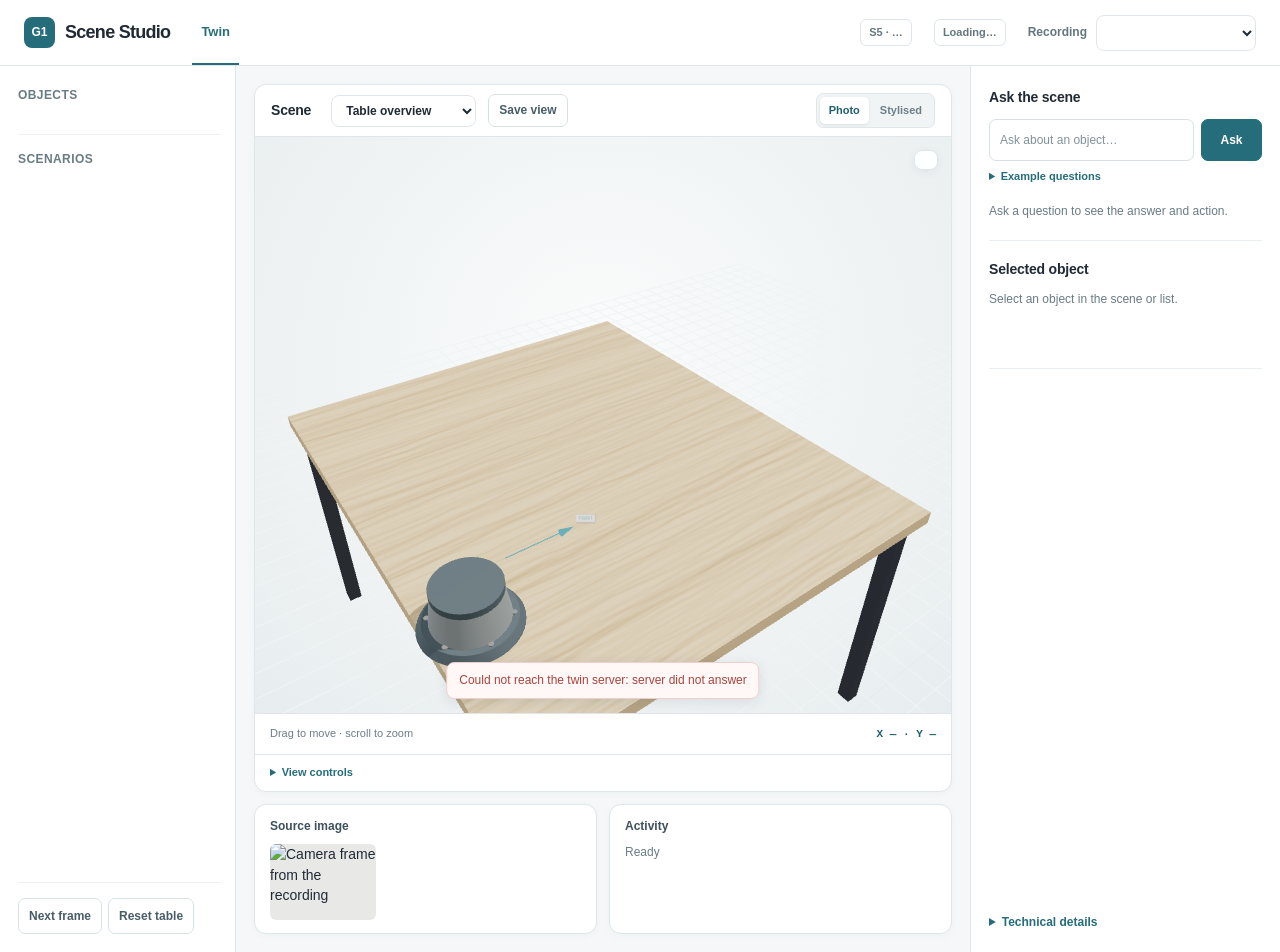
==== commit bd2ec84b: "Animate verified G1 gestures and add human table views" ====
--- a/demo/twin/static/index.html
+++ b/demo/twin/static/index.html
@@ -40,7 +40,7 @@
     <section class="panel view">
       <div class="scene-toolbar">
         <h2>Scene</h2>
-        <select id="viewSel" aria-label="Camera view"><option value="table">Table overview</option><option value="recorded">Recorded camera</option><option value="robot">Robot overview</option><option value="front">Robot front</option><option value="left">Robot left</option><option value="right">Robot right</option><option value="rear">Robot rear</option><option value="top">Top view</option></select>
+        <select id="viewSel" aria-label="Camera view"><option value="table">Table overview</option><option value="recorded">Recorded camera</option><option value="robot">Robot overview</option><option value="front">Robot front</option><option value="left">Robot left</option><option value="right">Robot right</option><option value="rear">Robot rear</option><option value="top">Top view</option><option value="human-right">Human from right</option><option value="human-left">Human from left</option><option value="human-back">Human from back</option><option value="human-front">Human from front</option></select>
         <button class="btn" id="saveViewBtn" title="Save this camera angle for this recording">Save view</button>
         <span class="seg" id="lookSeg" aria-label="Scene look"><button data-v="photo" aria-pressed="true" title="Real camera image of each object">Photo</button><button data-v="stylised" aria-pressed="false">Stylised</button></span>
       </div>
@@ -51,11 +51,11 @@
         <div class="busy" id="busy" hidden><span class="spin"></span><span id="busyText">Working…</span></div>
         <div class="toast" id="toast" role="alert" hidden></div>
       </div>
-      <div class="scene-footer"><span id="hint">Drag to move · scroll to zoom</span><span class="spacer"></span><span>Orbit: drag empty space</span></div>
+      <div class="scene-footer"><span id="hint">Drag to move · scroll to zoom</span><span class="spacer"></span><span class="cursor-coords" id="cursorCoords">X — · Y —</span></div>
       <details class="controls-disclosure">
         <summary>View controls</summary>
         <div class="opts">
-          <div class="control-group"><span>Robot</span><span class="seg" id="robotSeg"><button data-v="g1" aria-pressed="true">Mounted G1</button><button data-v="none" aria-pressed="false">Off</button></span><button class="btn" id="reachBtn" title="Preview a simulated arm reach to the selected object">Preview reach</button></div>
+          <div class="control-group"><span>Robot</span><span class="seg" id="robotSeg"><button data-v="g1" aria-pressed="true">Mounted G1</button><button data-v="none" aria-pressed="false">Off</button></span><button class="btn" id="reachBtn" title="Preview a simulated arm reach to the selected object">Preview reach</button><button class="btn" id="releaseBtn" hidden>Release object</button></div>
           <div class="control-group"><span>Mount position (map m)</span><div class="mount-fields"><label>X <input id="mountX" type="number" step="0.01" min="0.05" max="1.35"></label><label>Y <input id="mountY" type="number" step="0.01" min="-0.55" max="0.55"></label></div><button class="btn" id="mountAuto">Find clear mount</button><span class="mount-note" id="mountGap"></span></div>
           <div class="control-group"><span>Measured camera pose (map)</span><div class="mount-fields"><label>X <input id="camX" type="number" step="0.01"></label><label>Y <input id="camY" type="number" step="0.01"></label><label>Yaw° <input id="camYaw" type="number" step="1"></label></div><button class="btn" id="applyCamPose">Use measured pose</button><span class="mount-note" id="camPoseNote"></span></div>
           <div class="control-group"><span>Obstacles</span><span class="seg" id="obsSeg"><button data-v="all" aria-pressed="true" title="Every object except the target is an exclusion zone">All</button><button data-v="config" aria-pressed="false" title="Team config: only configured object classes">Configured</button></span></div>
@@ -125,7 +125,14 @@
 async function act(label, path, body){
   if(busy) return;
   busy=true; setBusy(label);
-  try{ ST=await api(path, body); render(); return ST; }
+  try{
+    ST=await api(path, body);
+    clearCarry();
+    if((path==="ask"||path==="preset")&&ST.query?.verified&&ST.query?.target)selected=ST.query.target;
+    render();
+    if(path==="ask"||path==="preset")playRobotRequest(ST.query);
+    return ST;
+  }
   catch(e){ toast(e.message); render(); }
   finally{ busy=false; setBusy(null); }
 }
@@ -169,20 +176,31 @@
 for(const [x,y] of [[0.05,0.56],[0.05,-0.56],[1.35,0.56],[1.35,-0.56]]){const l=new THREE.Mesh(new THREE.BoxGeometry(0.04,0.72,0.04),legMat);l.position.copy(M(x,y,-0.395));scene.add(l);}
 const grid=new THREE.GridHelper(6,60,0xc9d5d9,0xdfe7e9); grid.position.y=-0.755; scene.add(grid);
 const coordG=new THREE.Group();scene.add(coordG);
-for(let i=1;i<=13;i++){
-  const x=i/10,ln=new THREE.Line(new THREE.BufferGeometry().setFromPoints([M(x,-.55,.001),M(x,.55,.001)]),new THREE.LineBasicMaterial({color:0x8a9aa0,transparent:true,opacity:i%5===0?.47:.2}));coordG.add(ln);
-  if(i%2===0){const l=labelSprite(`${x.toFixed(1)} X`,"#647680");l.scale.set(.18,.024,1);l.position.copy(M(x,-.52,.003));coordG.add(l);}
-}
-for(let i=-5;i<=5;i++){
-  const y=i/10,ln=new THREE.Line(new THREE.BufferGeometry().setFromPoints([M(.05,y,.001),M(1.35,y,.001)]),new THREE.LineBasicMaterial({color:0x8a9aa0,transparent:true,opacity:i===0?.52:.2}));coordG.add(ln);
-  if(i%2===0){const l=labelSprite(`${y.toFixed(1)} Y`,"#647680");l.scale.set(.18,.024,1);l.position.copy(M(.08,y,.003));coordG.add(l);}
-}
-const origin=new THREE.Mesh(new THREE.SphereGeometry(.007,10,8),new THREE.MeshBasicMaterial({color:0x256d7b}));origin.position.copy(M(0,0,.005));coordG.add(origin);
-const originLabel=labelSprite("0,0","#256d7b");originLabel.scale.set(.14,.022,1);originLabel.position.copy(M(0,0,.03));coordG.add(originLabel);
-coordG.add(new THREE.ArrowHelper(M(.1,0,0).normalize(),M(0,0,.006),.1,0x256d7b,.022,.012));
-coordG.add(new THREE.ArrowHelper(M(0,.1,0).normalize(),M(0,0,.006),.1,0x8a641f,.022,.012));
-const scaleLine=new THREE.Line(new THREE.BufferGeometry().setFromPoints([M(1.1,-.48,.003),M(1.2,-.48,.003)]),new THREE.LineBasicMaterial({color:0x294751}));coordG.add(scaleLine);
-const scaleLabel=labelSprite("10 cm","#294751");scaleLabel.scale.set(.16,.022,1);scaleLabel.position.copy(M(1.15,-.45,.004));coordG.add(scaleLabel);
+let coordEdgeKey="";
+function tableEdgeLabel(text,width=.22){
+  const c=document.createElement("canvas");c.width=256;c.height=92;const context=c.getContext("2d");
+  context.font="750 55px Inter, sans-serif";context.textAlign="center";context.textBaseline="middle";
+  context.strokeStyle="rgba(255,255,255,.96)";context.lineWidth=11;context.lineJoin="round";context.strokeText(text,128,47);
+  context.fillStyle="#173f4b";context.fillText(text,128,47);
+  const texture=new THREE.CanvasTexture(c);texture.encoding=THREE.sRGBEncoding;
+  const mesh=new THREE.Mesh(new THREE.PlaneGeometry(width,width*92/256),new THREE.MeshBasicMaterial({map:texture,transparent:true,depthTest:true,depthWrite:false}));
+  mesh.rotation.set(-Math.PI/2,0,Math.PI/2);return mesh;
+}
+function rebuildCoordinates(force=false){
+  const mount=g1.mount,edgeY=mount.y<0?.505:-.505,edgeX=mount.x>.7?.10:1.30;
+  const key=`${edgeY}:${edgeX}`;if(!force&&key===coordEdgeKey)return;coordEdgeKey=key;
+  coordG.clear();
+  const line=(a,b,strong=false)=>coordG.add(new THREE.Line(new THREE.BufferGeometry().setFromPoints([M(...a),M(...b)]),new THREE.LineBasicMaterial({color:strong?0x537681:0x8a9aa0,transparent:true,opacity:strong?.5:.16})));
+  for(let i=1;i<=13;i++){
+    const x=i/10;line([x,-.54,.001],[x,.54,.001],i%2===0);
+    if([2,5,8,11].includes(i)){const lab=tableEdgeLabel(`X ${x.toFixed(1)}`);lab.position.copy(M(x,edgeY,.003));coordG.add(lab);line([x,edgeY,.003],[x,edgeY+(edgeY>0?-.025:.025),.003],true);}
+  }
+  for(let i=-5;i<=5;i++){
+    const y=i/10;line([.06,y,.001],[1.34,y,.001],i%2===0);
+    if([-4,0,4].includes(i)){const lab=tableEdgeLabel(`Y ${y.toFixed(1)}`);lab.position.copy(M(edgeX,y,.003));coordG.add(lab);line([edgeX,y,.003],[edgeX+(edgeX<.7?.025:-.025),y,.003],true);}
+  }
+  coordG.visible=$("tCoords").checked;
+}
 const dragPlane=new THREE.Plane(new THREE.Vector3(0,1,0),0);
 
 // virtual camera that renders the twin frames
@@ -366,15 +384,19 @@
   if(dashed)l.computeLineDistances();
   const p=M(n.pose[0],n.pose[1],0);l.position.set(p.x,n.pose[2],p.z);l.rotation.y=n.yaw||0;return l;
 }
-const twinG=new THREE.Group(), beliefG=new THREE.Group(), actionG=new THREE.Group(); scene.add(twinG,beliefG,actionG);
+const twinG=new THREE.Group(), beliefG=new THREE.Group(), actionG=new THREE.Group(), carryG=new THREE.Group();scene.add(twinG,beliefG,actionG,carryG);
 let cloud=null;
+let carriedName=null,carriedMesh=null,carriedHeight=0,robotStatus="",targetMarker=null,pendingRobotQuery=null;
 
 // ---------------------------------------------------------------- fixed G1 asset; S6 path stays a table overlay
 const g1=new G1Robot(scene);
 const frontArrow=new THREE.ArrowHelper(new THREE.Vector3(0,0,-1),new THREE.Vector3(0,.13,-.09),.17,0x256d7b,.035,.018);
 g1.root.add(frontArrow);
 const frontLabel=labelSprite("FRONT","#256d7b");frontLabel.scale.set(.19,.026,1);frontLabel.position.set(0,.12,-.29);g1.root.add(frontLabel);
-g1.load().then(()=>{ if(ST){g1.autoPlace(ST);g1.placedFor=SRC?.run||"current";syncMountControls();renderOrientation();} }).catch(e=>toast("G1 model could not load: "+e.message));
+g1.load().then(()=>{
+  if(ST){g1.autoPlace(ST);g1.placedFor=SRC?.run||"current";syncMountControls();rebuildCoordinates(true);renderOrientation();}
+  if(pendingRobotQuery){const q=pendingRobotQuery;pendingRobotQuery=null;playRobotRequest(q);}
+}).catch(e=>toast("G1 model could not load: "+e.message));
 let anim=null, pathMarker=null;
 function animatePath(path){
   if(pathMarker){actionG.remove(pathMarker);pathMarker=null;}
@@ -389,6 +411,41 @@
     if(d>=total)anim=null;
   };
 }
+function setRobotStatus(message){
+  robotStatus=message;
+  const el=$("robotFeedback");if(el){el.textContent=message;el.hidden=!message;}
+}
+function clearCarry(){
+  carryG.clear();carryG.visible=false;carriedName=null;carriedMesh=null;carriedHeight=0;
+  pendingRobotQuery=null;g1.release();$("releaseBtn").hidden=true;setRobotStatus("");
+}
+function playRobotRequest(q){
+  if(!q?.verified||!q.target||q.robot_request==="none"||q.robot_request==="release"||robotMode!=="g1")return;
+  if(!g1.ready){pendingRobotQuery=q;setRobotStatus("G1 model loading · gesture queued");return;}
+  const o=ST.twin.find(v=>v.name===q.target);
+  if(!o||o.hidden){setRobotStatus("G1 cannot reach an unseen object.");return;}
+  const h=o.kind==="cylinder"?o.size[1]:o.size[2],mode=q.robot_request==="take"?"take":"point";
+  const result=g1.reachTo(o.xy[0],o.xy[1],h+(mode==="take"?.03:.11),mode);
+  if(!result.ok){setRobotStatus(`G1 arm: ${result.reason}.`);return;}
+  if(mode==="take"){
+    carriedName=o.name;carriedHeight=h;carriedMesh=dressed(o);carryG.add(carriedMesh);carryG.visible=false;
+    setRobotStatus(`G1 taking ${friendly(o.name)} · simulated grasp`);
+  }else setRobotStatus(`G1 pointing to ${friendly(o.name)} · simulated motion`);
+}
+function updateCarry(){
+  if(!carriedMesh)return;
+  const side=g1.held?.side||g1.motion?.side;
+  if(!(g1.held||g1.motion?.gripped)||!side)return;
+  if(!carryG.visible){
+    carryG.visible=true;$("releaseBtn").hidden=false;
+    const original=twinG.children.find(g=>g.userData.name===carriedName);if(original)original.visible=false;
+    beliefG.children.filter(g=>g.userData.objectId===carriedName).forEach(g=>g.visible=false);
+    if(targetMarker)targetMarker.visible=false;
+    renderPanels();
+  }
+  const p=g1.handPosition(side);if(p)carriedMesh.position.set(p.x,p.y-carriedHeight-.012,p.z);
+  if(g1.held&&robotStatus.startsWith("G1 taking"))setRobotStatus(`G1 holding ${friendly(carriedName)} · visual simulation`);
+}
 function polyLine(pts,color,dashed,h=0.004){
   const g=new THREE.BufferGeometry().setFromPoints(pts.map(p=>M(p[0],p[1],h)));
   const m=dashed?new THREE.LineDashedMaterial({color,dashSize:0.02,gapSize:0.014}):new THREE.LineBasicMaterial({color});
@@ -414,17 +471,20 @@
   if(!$("viewSel").querySelector('option[value="custom"]'))$("viewSel").add(new Option("Custom angle","custom"));
 }
 function setView(mode){
-  if(mode==="custom"){viewMode=mode;$("viewSel").value=mode;renderOrientation();return;}
+  if(mode==="custom"){viewMode=mode;$("viewSel").value=mode;renderOrientation();if(ST)renderPanels();return;}
   viewMode=mode;cam.up.set(0,1,0);cam.fov=45;
   const mount=g1.mount,f=[Math.cos(mount.yaw),Math.sin(mount.yaw)],r=[Math.sin(mount.yaw),-Math.cos(mount.yaw)];
   const at=[mount.x+f[0]*.17,mount.y+f[1]*.17,.28];
   const point=(forward,right,z)=>M(at[0]+f[0]*forward+r[0]*right,at[1]+f[1]*forward+r[1]*right,z);
   if(mode==="table"){cam.position.copy(M(-.62,.85,1.14));controls.target.copy(M(.58,0,.18));}
   else if(mode==="top"){cam.position.copy(M(.7,0,1.65));controls.target.copy(M(.7,0,.03));}
-  else if(mode==="robot"){cam.position.copy(point(-.82,.72,.82));controls.target.copy(M(.72,0,.13));}
+  else if(mode==="robot"){cam.position.copy(point(-1.18,1.08,1.10));controls.target.copy(M(.72,0,.16));cam.fov=50;}
   else if(["front","left","right","rear"].includes(mode)){
     const offsets={front:[.9,0],left:[0,-.9],right:[0,.9],rear:[-.9,0]};
     cam.position.copy(point(...offsets[mode],.48));controls.target.copy(M(...at));
+  } else if(mode.startsWith("human-")){
+    const positions={"human-right":[.7,-1.22,1.35],"human-left":[.7,1.22,1.35],"human-back":[-.72,0,1.35],"human-front":[2.02,0,1.35]};
+    cam.position.copy(M(...positions[mode]));controls.target.copy(M(.7,0,.13));cam.fov=50;
   } else if(mode==="recorded"){
     const c=SRC?.recorded_camera,T=sourceCameraT();
     if(!T){toast("This recording has no saved camera transform.");return setView("table");}
@@ -441,10 +501,22 @@
   cam.updateProjectionMatrix();controls.update();$("viewSel").value=viewMode;
   sourceCameraG.visible=mode!=="recorded"&&!!SRC?.recorded_camera?.T_map_camera;
   beliefG.children.filter(o=>o.isSprite).forEach(o=>o.scale.set(mode==="recorded"?.15:["front","left","right","rear"].includes(mode)?.26:.42,mode==="recorded"?.019:["front","left","right","rear"].includes(mode)?.034:.054,1));
-  renderOrientation();
+  renderOrientation();if(ST)renderPanels();
+}
+function humanRelative(o){
+  if(!viewMode.startsWith("human-")||!o)return null;
+  const side=viewMode.slice(6),approach={right:[.7,-1.22],left:[.7,1.22],back:[-.72,0],front:[2.02,0]}[side];
+  const fx=.7-approach[0],fy=-approach[1],length=Math.hypot(fx,fy),forward=[fx/length,fy/length],right=[forward[1],-forward[0]];
+  const dx=o.xy[0]-.7,dy=o.xy[1],lateral=dx*right[0]+dy*right[1],depth=dx*forward[0]+dy*forward[1];
+  return `${lateral>.08?"right":lateral<-.08?"left":"centre"} · ${depth>.11?"far":depth<-.11?"near":"middle"}`;
 }
 function renderOrientation(){
   if(!ST)return;
+  if(viewMode.startsWith("human-")){
+    const side=viewMode.slice(6);
+    $("orientation").innerHTML=`<strong>Human from ${esc(side)}</strong><span>Objects positioned relative to you</span><small>G1 stays mounted</small>`;
+    return;
+  }
   const m=g1.mount,[x,y]=toMap(cam.position),dx=x-m.x,dy=y-m.y;
   const front=dx*Math.cos(m.yaw)+dy*Math.sin(m.yaw),right=dx*Math.sin(m.yaw)-dy*Math.cos(m.yaw);
   let side=cam.position.y>.95&&Math.hypot(dx,dy)<.55?"Top":Math.abs(front)>Math.abs(right)?front>=0?"Front":"Rear":right>=0?"Right":"Left";
@@ -460,14 +532,16 @@
   if(!ST) return;
   // scene: twin objects
   twinG.clear(); beliefG.clear();
-  for(const o of ST.twin){ if(!o.hidden){ const g=dressed(o); if(o.name===selected){g.traverse(m=>{if(m.isMesh&&m.material.emissive){m.material=m.material.clone();m.material.emissive.setHex(0x173c43);}});} twinG.add(g);} }
+  for(const o of ST.twin){ if(!o.hidden&&!(o.name===carriedName&&carryG.visible)){ const g=dressed(o); if(o.name===selected){g.traverse(m=>{if(m.isMesh&&m.material.emissive){m.material=m.material.clone();m.material.emissive.setHex(0x173c43);}});} twinG.add(g);} }
   twinG.visible=$("tTwin").checked;
   // pipeline belief: S4 nodes
   for(const n of ST.nodes){
+    if(n.id===carriedName&&carryG.visible)continue;
     const occ=n.state==="occluded";
-    if($("tBoxes").checked||occ) beliefG.add(wireBox(n, occ?0xb7822e:0x287786, occ));
+    if($("tBoxes").checked||occ){const box=wireBox(n, occ?0xb7822e:0x287786, occ);box.userData.objectId=n.id;beliefG.add(box);}
     const warn=n.depth_status&&n.depth_status!=="ok";
     const lab=labelSprite(friendly(n.id)+(occ?" · Occluded":""), occ?"#8a641f":warn?"#256d7b":"#344c56");
+    lab.userData.objectId=n.id;
     if(viewMode==="recorded")lab.scale.set(.15,.019,1);
     else if(["front","left","right","rear"].includes(viewMode))lab.scale.set(.26,.034,1);
     const p=M(n.pose[0],n.pose[1],0); lab.position.set(p.x,n.pose[2]+n.size[2]/2+0.03,p.z); beliefG.add(lab);
@@ -480,10 +554,11 @@
     g1.mount.gap=G1Robot.gapAt(g1.mount.x,g1.mount.y,ST.twin);
     syncMountControls();
   }
+  rebuildCoordinates();
   // action overlay (only when the question changes)
   const q=ST.query, key=q?JSON.stringify([q.question,q.code,q.path,ST.n_frames]):null;
   if(key!==lastQueryKey){
-    lastQueryKey=key; actionG.clear(); anim=null; pathMarker=null; g1.home();
+    lastQueryKey=key; actionG.clear(); anim=null; pathMarker=null;targetMarker=null;g1.home();
     if(q){
       for(const z of q.zones){
         const shape=new THREE.Shape(z.map(p=>{const v=M(p[0],p[1]);return new THREE.Vector2(v.x,-v.z);}));
@@ -491,6 +566,10 @@
         mesh.rotation.x=-Math.PI/2;mesh.position.y=0.003;actionG.add(mesh);actionG.add(polyLine([...z,z[0]],0xa94440,false,0.004));
       }
       const tn=ST.nodes.find(n=>n.id===q.target);
+      if(q.verified&&tn){
+        targetMarker=new THREE.Mesh(new THREE.RingGeometry(.057,.062,48),new THREE.MeshBasicMaterial({color:0x287786,side:THREE.DoubleSide,depthTest:true}));
+        targetMarker.rotation.x=-Math.PI/2;targetMarker.position.copy(M(tn.pose[0],tn.pose[1],.008));actionG.add(targetMarker);
+      }
       if(q.validated&&q.path&&q.path.length>1){ actionG.add(tube(q.path,0x256d7b)); animatePath(q.path); }
       else{
         if(q.path&&q.path.length>1) actionG.add(polyLine(q.path,0xa94440,true,0.006));
@@ -513,7 +592,7 @@
   $("parserChip").className="chip "+(ST.parser==="ollama"?"c-ok":"c-warn");
   $("contractChip").textContent=ST.contract_errors?`${ST.contract_errors} errors`:`${ST.n_frames} frames · Ready`;
   $("contractChip").className="chip "+(ST.contract_errors?"c-bad":"c-muted");
-  $("hud").innerHTML='<span class="chip c-sim">Twin view</span>'+(ST.query?`<span class="chip ${ST.query.validated?"c-ok":"c-warn"}">${esc(ST.query.code)}</span>`:"");
+  $("hud").innerHTML='<span class="chip c-sim">Twin view</span>'+(ST.query?`<span class="chip ${ST.query.validated?"c-ok":"c-warn"}">${esc(ST.query.code)}</span>`:"")+(carriedName&&carryG.visible?'<span class="chip c-sim">Simulated hold</span>':"");
   $("objCount").textContent=ST.twin.length;
   $("objs").innerHTML=ST.twin.map(o=>{
     const n=nodes[o.name];
@@ -542,7 +621,9 @@
   const objectHeight=o=>o.kind==="cylinder"?o.size[1]:o.size[2];
   $("selectedInfo").innerHTML=selectedObject?`<div class="selection-name">${esc(friendly(selectedObject.name))}</div>
     <div class="selection-row"><span>State</span><b>${esc(selectedObject.hidden?"Hidden":selectedNode?.state||"Last seen")}</b></div>
-    <div class="coord-readout"><span>Map position · metres</span><b>X ${(+selectedObject.xy[0]).toFixed(3)} &nbsp; Y ${(+selectedObject.xy[1]).toFixed(3)} &nbsp; Z ${(objectHeight(selectedObject)/2).toFixed(3)}</b></div>
+    <div class="coord-readout"><span>${selected===carriedName&&carryG.visible?"Source position":"Map position"} · metres</span><b>X ${(+selectedObject.xy[0]).toFixed(3)} &nbsp; Y ${(+selectedObject.xy[1]).toFixed(3)} &nbsp; Z ${(objectHeight(selectedObject)/2).toFixed(3)}</b></div>
+    ${humanRelative(selectedObject)?`<div class="selection-row"><span>From your view</span><b>${esc(humanRelative(selectedObject))}</b></div>`:""}
+    ${selected===carriedName&&carryG.visible?'<div class="selection-row"><span>Robot</span><b>Holding · simulated</b></div>':""}
     <div class="selection-row"><span>Yaw from +X</span><b>${(+selectedObject.yaw).toFixed(0)}°</b></div>
     ${selectedNode?`<div class="selection-row"><span>S4 measured centre</span><b>${selectedNode.pose.map(v=>(+v).toFixed(3)).join(", ")}</b></div>`:""}
     <div class="selection-row"><span>Confidence</span><b>${selectedNode?.confidence!=null?selectedNode.confidence.toFixed(2):"—"}</b></div>
@@ -569,8 +650,9 @@
       <div class="answer-target">${esc(target)}</div>
       <p class="answer-text">${esc(q.answer)}</p>
       ${q.warnings?.length?`<p class="answer-warnings">${q.warnings.map(esc).join(" · ")}</p>`:""}
-      <div class="action-result ${q.validated?"":"refused"}"><strong>${q.validated?"Action allowed":"Action refused"} · ${esc(q.code)}</strong>
+      <div class="action-result ${q.validated?"":"refused"}"><strong>S6 table path ${q.validated?"allowed":"refused"} · ${esc(q.code)}</strong>
         <span>${esc(q.reason)}</span>${q.goal_warnings?.length?`<span>${q.goal_warnings.map(esc).join(" · ")}</span>`:""}</div>
+      <div class="robot-result" id="robotFeedback" ${robotStatus?"":"hidden"}>${esc(robotStatus)}</div>
       <div class="query-meta">${esc(q.parser)} · ${q.seconds}s${sim.executed?` · ${sim.success?"reached":"failed"} · ${sim.collisions} collisions`:""}</div>
       <details><summary>Parsed question</summary><pre>${esc(JSON.stringify(q.parsed,null,1))}</pre></details>`;
   } else $("qa").innerHTML='<p class="note">Ask a question to see the answer and action.</p>';
@@ -607,14 +689,17 @@
   controls.enabled=false; canvas.setPointerCapture(ev.pointerId); selected=drag.name;
 });
 canvas.addEventListener("pointermove",ev=>{
+  pick(ev); const p=new THREE.Vector3(); if(!ray.ray.intersectPlane(dragPlane,p)) return;
+  const [mx,my]=toMap(p),d=ST?.desk;
+  $("cursorCoords").textContent=d&&mx>=d.x[0]&&mx<=d.x[1]&&my>=d.y[0]&&my<=d.y[1]?`X ${mx.toFixed(2)} · Y ${my.toFixed(2)} m`:"X — · Y —";
   if(!drag) return;
-  pick(ev); const p=new THREE.Vector3(); if(!ray.ray.intersectPlane(dragPlane,p)) return;
   const np=p.add(drag.off); drag.g.position.set(np.x,0,np.z);
   if(drag.line) actionG.remove(drag.line);
   const a=toMap(drag.start), b=toMap(drag.g.position);
   drag.line=polyLine([a,b],0x256d7b,true,0.005); actionG.add(drag.line);
   $("hint").textContent=`${drag.name}: ${(Math.hypot(b[0]-a[0],b[1]-a[1])*100).toFixed(0)} cm · release to place`;
 });
+canvas.addEventListener("pointerleave",()=>{$("cursorCoords").textContent="X — · Y —";});
 function endDrag(ev,cancel){
   if(!drag) return;
   const d=drag; drag=null; controls.enabled=true; if(d.line) actionG.remove(d.line);
@@ -653,7 +738,7 @@
   const views=savedViews();views.push({name:name.slice(0,30),position:cam.position.toArray(),target:controls.target.toArray(),up:cam.up.toArray(),fov:cam.fov});
   localStorage.setItem(savedKey(),JSON.stringify(views.slice(-5)));refreshSavedViews();setView(`saved:${savedViews().length-1}`);toast("View saved for this recording.");
 };
-$("mountAuto").onclick=()=>{if(!ST)return;g1.autoPlace(ST);syncMountControls();renderOrientation();toast("Mount moved to the clearest reachable table edge.");};
+$("mountAuto").onclick=()=>{if(!ST)return;g1.autoPlace(ST);syncMountControls();rebuildCoordinates();renderOrientation();toast("Mount moved to the clearest reachable table edge.");};
 $("applyCamPose").onclick=()=>{
   if(!SRC?.recorded_camera?.T_map_camera){toast("This recording has no camera transform to calibrate.");return;}
   const x=Number($("camX").value),y=Number($("camY").value),yaw=Number($("camYaw").value);
@@ -667,13 +752,14 @@
   if(!Number.isFinite(x)||!Number.isFinite(y)||x<d.x[0]+.055||x>d.x[1]-.055||y<d.y[0]+.055||y>d.y[1]-.055){toast("Mount centre must stay inside the table edge.");syncMountControls();return;}
   const gap=G1Robot.gapAt(x,y,ST.twin);if(gap<.035){toast("Mount would overlap an object.");syncMountControls();return;}
   const visible=ST.twin.filter(o=>!o.hidden),cx=visible.reduce((s,o)=>s+o.xy[0],0)/(visible.length||1),cy=visible.reduce((s,o)=>s+o.xy[1],0)/(visible.length||1);
-  g1.setMount(x,y,Math.atan2(cy-y,cx-x));g1.mount.gap=gap;g1.home();syncMountControls();renderOrientation();
+  g1.setMount(x,y,Math.atan2(cy-y,cx-x));g1.mount.gap=gap;g1.home();syncMountControls();rebuildCoordinates();renderOrientation();
 };
 $("reachBtn").onclick=()=>{
   const o=ST?.twin.find(v=>v.name===selected);if(!o||o.hidden){toast("Select a visible object to preview a reach.");return;}
   const h=o.kind==="cylinder"?o.size[1]:o.size[2],result=g1.reachTo(o.xy[0],o.xy[1],h+.03);
   toast(result.ok?`Simulated ${result.side} arm reach · hand returns to rest.`:result.reason);
 };
+$("releaseBtn").onclick=()=>{const name=carriedName;clearCarry();render();toast(`${friendly(name)} returned to its recorded table position.`);};
 for(const id of ["tBoxes","tTwin"]) $(id).onchange=()=>render();
 $("tCoords").onchange=()=>{coordG.visible=$("tCoords").checked;};
 $("tCloud").onchange=()=>{ if(cloud) cloud.visible=$("tCloud").checked; };
@@ -702,13 +788,14 @@
 const _wp=new THREE.Vector3();
 function loop(now){requestAnimationFrame(loop); if(anim)anim(now); controls.update();
   g1.update(now);
-  twinG.children.forEach(g=>{const b=g.userData.billboard; if(b){g.getWorldPosition(_wp); b.rotation.y=Math.atan2(cam.position.x-_wp.x,cam.position.z-_wp.z)-g.rotation.y;}});
+  updateCarry();
+  [...twinG.children,...carryG.children].forEach(g=>{const b=g.userData.billboard; if(b){g.getWorldPosition(_wp); b.rotation.y=Math.atan2(cam.position.x-_wp.x,cam.position.z-_wp.z)-g.rotation.y;}});
   renderer.render(scene,cam);}
 requestAnimationFrame(loop);
 controls.addEventListener("end",()=>{if(!drag&&viewMode!=="custom")setView("custom");renderOrientation();});
 controls.addEventListener("change",renderOrientation);
 // test hook: screen position of a map point (used by the automated UI test)
-window.G1Twin={project:(x,y,z=0)=>{const v=M(x,y,z).project(cam);const r=canvas.getBoundingClientRect();return [r.left+(v.x+1)/2*r.width, r.top+(1-v.y)/2*r.height];}, state:()=>ST, robot:()=>g1, view:()=>viewMode, camera:()=>({position:cam.position.toArray(),target:controls.target.toArray()})};
+window.G1Twin={project:(x,y,z=0)=>{const v=M(x,y,z).project(cam);const r=canvas.getBoundingClientRect();return [r.left+(v.x+1)/2*r.width, r.top+(1-v.y)/2*r.height];}, state:()=>ST, robot:()=>g1, view:()=>viewMode, camera:()=>({position:cam.position.toArray(),target:controls.target.toArray()}), carry:()=>({name:carriedName,visible:carryG.visible,position:carriedMesh?.position.toArray()})};
 try{ await loadSource(); ST=await api("state"); render(); }
 catch(e){ toast("Could not reach the twin server: "+e.message); }
 })();
--- a/demo/twin/static/scene-studio.css
+++ b/demo/twin/static/scene-studio.css
@@ -124,6 +124,7 @@
   border-radius: 8px; background: #fff8f6; color: var(--bad); font-size: 12px; box-shadow: 0 3px 13px #1d364219; }
 .scene-footer { min-height: 41px; display: flex; align-items: center; gap: 8px; padding: 0 15px;
   border-top: 1px solid var(--line); color: #6c7e88; font-size: 11px; }
+.cursor-coords { color: #205e6b; font: 700 11px var(--mono); white-space: nowrap; }
 .controls-disclosure { border-top: 1px solid var(--line); }
 .controls-disclosure > summary { padding: 10px 15px; color: var(--accent); font-size: 11px; font-weight: 700; cursor: pointer; }
 .opts { display: grid; grid-template-columns: repeat(auto-fit, minmax(195px, 1fr)); gap: 14px 20px;
@@ -181,6 +182,8 @@
 .action-result.refused { border-color: #eee1c9; background: var(--warn-soft); color: var(--warn); }
 .action-result strong { font-size: 12px; }
 .action-result span { font-size: 11px; }
+.robot-result { margin-top: 8px; padding: 8px 10px; border: 1px solid #d3e6e9; border-radius: 7px;
+  background: #edf6f7; color: #205e6b; font-size: 11px; font-weight: 650; }
 .query-meta { margin-top: 9px; color: #7e8e96; font: 10px var(--mono); }
 #qa details { margin-top: 13px; }
 #qa details summary { color: var(--accent); font-size: 11px; font-weight: 650; cursor: pointer; }
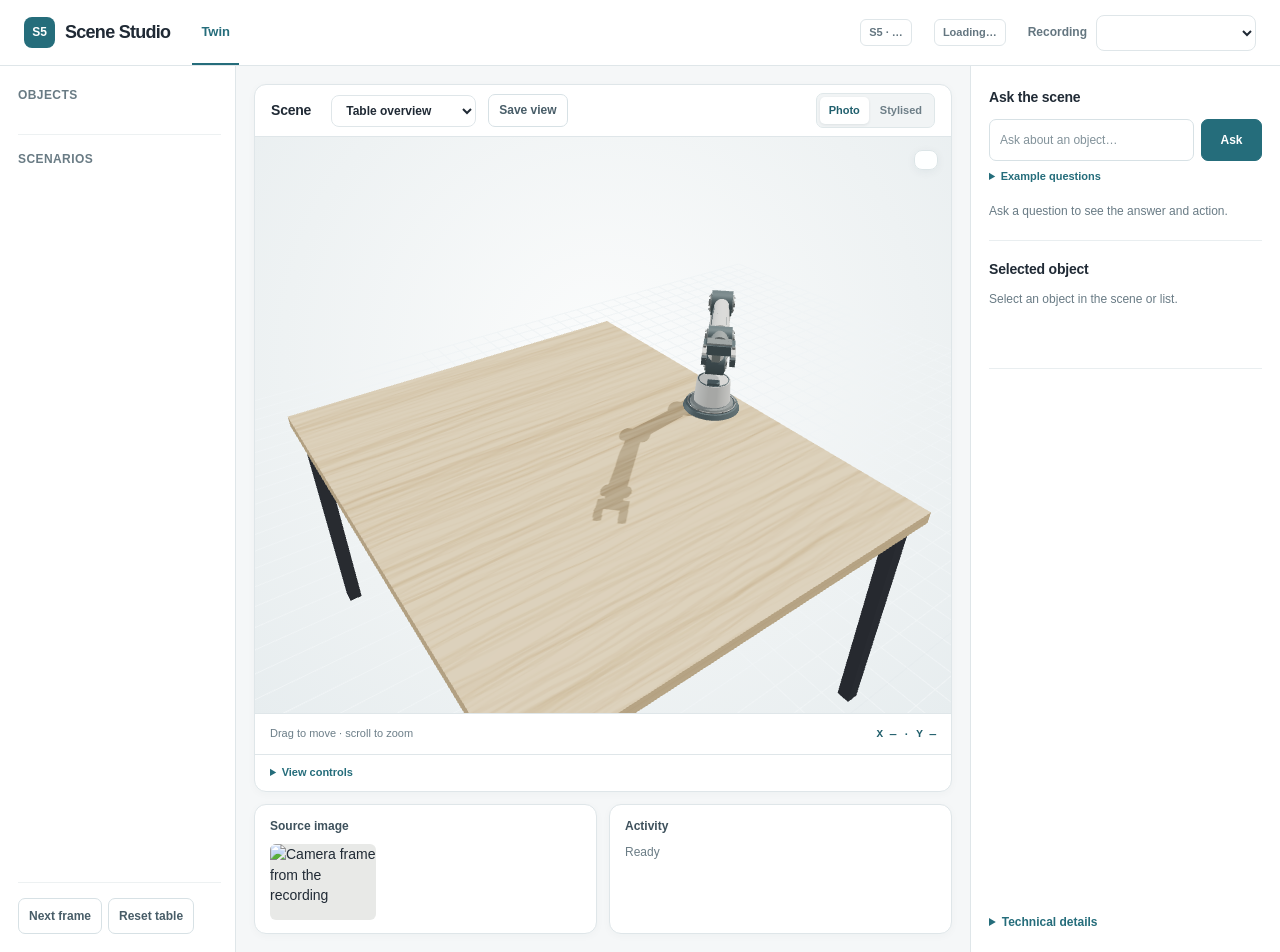
==== commit 180ae7eb: "Restore detailed desk arm and mobile robot" ====
--- a/demo/twin/static/index.html
+++ b/demo/twin/static/index.html
@@ -3,14 +3,14 @@
 <head>
 <meta charset="utf-8">
 <meta name="viewport" content="width=device-width, initial-scale=1">
-<title>Scene Studio · G1</title>
+<title>Scene Studio · Virtual table</title>
 <link rel="icon" href="data:,">
 <link rel="stylesheet" href="scene-studio.css">
 
 </head>
 <body>
 <header class="top">
-  <div class="brand"><span class="brandmark">G1</span><h1>Scene Studio</h1></div>
+  <div class="brand"><span class="brandmark">S5</span><h1>Scene Studio</h1></div>
   <span class="top-view" aria-current="page">Twin</span>
   <span class="spacer"></span>
   <span class="chip c-muted" id="parserChip">S5 · …</span>
@@ -55,8 +55,8 @@
       <details class="controls-disclosure">
         <summary>View controls</summary>
         <div class="opts">
-          <div class="control-group"><span>Robot</span><span class="seg" id="robotSeg"><button data-v="g1" aria-pressed="true">Mounted G1</button><button data-v="none" aria-pressed="false">Off</button></span><button class="btn" id="reachBtn" title="Preview a simulated arm reach to the selected object">Preview reach</button><button class="btn" id="releaseBtn" hidden>Release object</button></div>
-          <div class="control-group"><span>Mount position (map m)</span><div class="mount-fields"><label>X <input id="mountX" type="number" step="0.01" min="0.05" max="1.35"></label><label>Y <input id="mountY" type="number" step="0.01" min="-0.55" max="0.55"></label></div><button class="btn" id="mountAuto">Find clear mount</button><span class="mount-note" id="mountGap"></span></div>
+          <div class="control-group"><span>Robot</span><span class="seg" id="robotSeg"><button data-v="arm" aria-pressed="true">Desk arm</button><button data-v="rover" aria-pressed="false">Small robot</button><button data-v="none" aria-pressed="false">Off</button></span><button class="btn" id="reachBtn" title="Preview simulated motion to the selected object">Preview move</button><button class="btn" id="releaseBtn" hidden>Release object</button></div>
+          <div class="control-group" id="mountGroup"><span>Arm mount (map m)</span><div class="mount-fields"><label>X <input id="mountX" type="number" step="0.01" min="0.05" max="1.35"></label><label>Y <input id="mountY" type="number" step="0.01" min="-0.55" max="0.55"></label></div><button class="btn" id="mountAuto">Find clear mount</button><span class="mount-note" id="mountGap"></span></div>
           <div class="control-group"><span>Measured camera pose (map)</span><div class="mount-fields"><label>X <input id="camX" type="number" step="0.01"></label><label>Y <input id="camY" type="number" step="0.01"></label><label>Yaw° <input id="camYaw" type="number" step="1"></label></div><button class="btn" id="applyCamPose">Use measured pose</button><span class="mount-note" id="camPoseNote"></span></div>
           <div class="control-group"><span>Obstacles</span><span class="seg" id="obsSeg"><button data-v="all" aria-pressed="true" title="Every object except the target is an exclusion zone">All</button><button data-v="config" aria-pressed="false" title="Team config: only configured object classes">Configured</button></span></div>
           <div class="control-group"><span>Planner</span><span class="seg" id="planSeg"><button data-v="straight" aria-pressed="true">Straight</button><button data-v="detour" aria-pressed="false">Detour</button></span></div>
@@ -103,13 +103,12 @@
 
 <script src="vendor/three.min.js"></script>
 <script src="vendor/OrbitControls.js"></script>
-<script src="vendor/GLTFLoader.js"></script>
-<script src="g1-robot.js"></script>
+<script src="table-robots.js"></script>
 <script>
 (async function(){
 const $=id=>document.getElementById(id);
 const esc=s=>String(s??"").replace(/[&<>"]/g,c=>({"&":"&amp;","<":"&lt;",">":"&gt;",'"':"&quot;"}[c]));
-let ST=null, SRC=null, busy=false, selected=null, robotMode="g1", lookMode="photo", viewMode="table";
+let ST=null, SRC=null, busy=false, selected=null, robotMode="arm", lookMode="photo", viewMode="table";
 const texCache={}; const billboards=[];
 function tex(key, uri){ if(!texCache[key]){ const t=new THREE.TextureLoader().load(uri); t.encoding=THREE.sRGBEncoding; t.anisotropy=4; texCache[key]=t; } return texCache[key]; }
 
@@ -187,7 +186,8 @@
   mesh.rotation.set(-Math.PI/2,0,Math.PI/2);return mesh;
 }
 function rebuildCoordinates(force=false){
-  const mount=g1.mount,edgeY=mount.y<0?.505:-.505,edgeX=mount.x>.7?.10:1.30;
+  const mount=robotMode==="rover"?{x:robot.start[0],y:robot.start[1]}:robot.mount;
+  const edgeY=mount.y<0?.505:-.505,edgeX=mount.x>.7?.10:1.30;
   const key=`${edgeY}:${edgeX}`;if(!force&&key===coordEdgeKey)return;coordEdgeKey=key;
   coordG.clear();
   const line=(a,b,strong=false)=>coordG.add(new THREE.Line(new THREE.BufferGeometry().setFromPoints([M(...a),M(...b)]),new THREE.LineBasicMaterial({color:strong?0x537681:0x8a9aa0,transparent:true,opacity:strong?.5:.16})));
@@ -218,7 +218,7 @@
   s.scale.set(0.42,0.054,1);s.center.set(w/512/2,0);s.renderOrder=10;return s;
 }
 const sourceCameraG=new THREE.Group();scene.add(sourceCameraG);
-function cameraPoseKey(){return `g1-camera-pose:${SRC?.run||"default"}`;}
+function cameraPoseKey(){return `robot-camera-pose:${SRC?.run||"default"}`;}
 function manualCameraPose(){try{return JSON.parse(localStorage.getItem(cameraPoseKey())||"null");}catch{return null;}}
 function cameraPoseKnown(){return !!(manualCameraPose()||SRC?.recorded_camera?.horizontal_pose_known);}
 function sourceCameraT(){
@@ -388,15 +388,12 @@
 let cloud=null;
 let carriedName=null,carriedMesh=null,carriedHeight=0,robotStatus="",targetMarker=null,pendingRobotQuery=null;
 
-// ---------------------------------------------------------------- fixed G1 asset; S6 path stays a table overlay
-const g1=new G1Robot(scene);
-const frontArrow=new THREE.ArrowHelper(new THREE.Vector3(0,0,-1),new THREE.Vector3(0,.13,-.09),.17,0x256d7b,.035,.018);
-g1.root.add(frontArrow);
-const frontLabel=labelSprite("FRONT","#256d7b");frontLabel.scale.set(.19,.026,1);frontLabel.position.set(0,.12,-.29);g1.root.add(frontLabel);
-g1.load().then(()=>{
-  if(ST){g1.autoPlace(ST);g1.placedFor=SRC?.run||"current";syncMountControls();rebuildCoordinates(true);renderOrientation();}
+// ---------------------------------------------------------------- detailed desk arm and mobile robot; S6 path stays a separate table overlay
+const robot=new TableRobots(scene);
+robot.load().then(()=>{
+  if(ST){robot.setStart(ST.agent_start);robot.autoPlace(ST);robot.placedFor=SRC?.run||"current";syncMountControls();rebuildCoordinates(true);renderOrientation();}
   if(pendingRobotQuery){const q=pendingRobotQuery;pendingRobotQuery=null;playRobotRequest(q);}
-}).catch(e=>toast("G1 model could not load: "+e.message));
+}).catch(e=>toast("Robot model could not load: "+e.message));
 let anim=null, pathMarker=null;
 function animatePath(path){
   if(pathMarker){actionG.remove(pathMarker);pathMarker=null;}
@@ -417,25 +414,26 @@
 }
 function clearCarry(){
   carryG.clear();carryG.visible=false;carriedName=null;carriedMesh=null;carriedHeight=0;
-  pendingRobotQuery=null;g1.release();$("releaseBtn").hidden=true;setRobotStatus("");
+  pendingRobotQuery=null;robot.release();$("releaseBtn").hidden=true;setRobotStatus("");
 }
 function playRobotRequest(q){
-  if(!q?.verified||!q.target||q.robot_request==="none"||q.robot_request==="release"||robotMode!=="g1")return;
-  if(!g1.ready){pendingRobotQuery=q;setRobotStatus("G1 model loading · gesture queued");return;}
+  if(!q?.verified||!q.target||q.robot_request==="none"||q.robot_request==="release"||robotMode==="none")return;
+  if(!robot.ready){pendingRobotQuery=q;setRobotStatus("Robot loading · move queued");return;}
   const o=ST.twin.find(v=>v.name===q.target);
-  if(!o||o.hidden){setRobotStatus("G1 cannot reach an unseen object.");return;}
+  if(!o||o.hidden){setRobotStatus("Robot cannot reach an unseen object.");return;}
   const h=o.kind==="cylinder"?o.size[1]:o.size[2],mode=q.robot_request==="take"?"take":"point";
-  const result=g1.reachTo(o.xy[0],o.xy[1],h+(mode==="take"?.03:.11),mode);
-  if(!result.ok){setRobotStatus(`G1 arm: ${result.reason}.`);return;}
+  const result=robot.reachTo(o.xy[0],o.xy[1],h+(mode==="take"?.03:.11),mode,{path:q.path,validated:q.validated});
+  const name=robotMode==="rover"?"Small robot":"Desk arm";
+  if(!result.ok){setRobotStatus(`${name}: ${result.reason}.`);return;}
   if(mode==="take"){
     carriedName=o.name;carriedHeight=h;carriedMesh=dressed(o);carryG.add(carriedMesh);carryG.visible=false;
-    setRobotStatus(`G1 taking ${friendly(o.name)} · simulated grasp`);
-  }else setRobotStatus(`G1 pointing to ${friendly(o.name)} · simulated motion`);
+    setRobotStatus(`${name} taking ${friendly(o.name)} · simulated grasp`);
+  }else setRobotStatus(robotMode==="rover"?`${name} driving to ${friendly(o.name)} · simulated motion`:`${name} pointing to ${friendly(o.name)} · simulated motion`);
 }
 function updateCarry(){
   if(!carriedMesh)return;
-  const side=g1.held?.side||g1.motion?.side;
-  if(!(g1.held||g1.motion?.gripped)||!side)return;
+  const side=robot.held?.side||robot.motion?.side;
+  if(!(robot.held||robot.motion?.gripped)||!side)return;
   if(!carryG.visible){
     carryG.visible=true;$("releaseBtn").hidden=false;
     const original=twinG.children.find(g=>g.userData.name===carriedName);if(original)original.visible=false;
@@ -443,8 +441,8 @@
     if(targetMarker)targetMarker.visible=false;
     renderPanels();
   }
-  const p=g1.handPosition(side);if(p)carriedMesh.position.set(p.x,p.y-carriedHeight-.012,p.z);
-  if(g1.held&&robotStatus.startsWith("G1 taking"))setRobotStatus(`G1 holding ${friendly(carriedName)} · visual simulation`);
+  const p=robot.handPosition(side);if(p)carriedMesh.position.set(p.x,p.y-(side==="rover"?carriedHeight/2:carriedHeight)-.012,p.z);
+  if(robot.held&&robotStatus.includes(" taking "))setRobotStatus(`${side==="rover"?"Small robot":"Desk arm"} holding ${friendly(carriedName)} · visual simulation`);
 }
 function polyLine(pts,color,dashed,h=0.004){
   const g=new THREE.BufferGeometry().setFromPoints(pts.map(p=>M(p[0],p[1],h)));
@@ -457,13 +455,13 @@
   return new THREE.Mesh(new THREE.TubeGeometry(curve,160,0.004,8,false),new THREE.MeshBasicMaterial({color}));
 }
 
-// The selected view is a camera pose. The robot stays fixed on the table.
+// The selected view changes the camera, never the arm mount or the mobile robot's world position.
 function syncMountControls(){
-  $("mountX").value=g1.mount.x.toFixed(2);$("mountY").value=g1.mount.y.toFixed(2);
-  $("mountGap").textContent=`Nearest object: ${Math.max(0,g1.mount.gap*100).toFixed(0)} cm clear`;
-  $("mountGap").classList.toggle("too-close",g1.mount.gap<.08);
-}
-function savedKey(){return `g1-scene-views:${SRC?.run||"default"}`;}
+  $("mountX").value=robot.mount.x.toFixed(2);$("mountY").value=robot.mount.y.toFixed(2);
+  $("mountGap").textContent=`Nearest object: ${Math.max(0,robot.mount.gap*100).toFixed(0)} cm clear`;
+  $("mountGap").classList.toggle("too-close",robot.mount.gap<.08);
+}
+function savedKey(){return `robot-scene-views:${SRC?.run||"default"}`;}
 function savedViews(){try{return JSON.parse(localStorage.getItem(savedKey())||"[]");}catch{return [];}}
 function refreshSavedViews(){
   $("viewSel").querySelectorAll("option[data-saved]").forEach(o=>o.remove());
@@ -473,12 +471,13 @@
 function setView(mode){
   if(mode==="custom"){viewMode=mode;$("viewSel").value=mode;renderOrientation();if(ST)renderPanels();return;}
   viewMode=mode;cam.up.set(0,1,0);cam.fov=45;
-  const mount=g1.mount,f=[Math.cos(mount.yaw),Math.sin(mount.yaw)],r=[Math.sin(mount.yaw),-Math.cos(mount.yaw)];
+  const mount=robotMode==="rover"?{x:robot.start[0],y:robot.start[1],yaw:0}:robot.mount;
+  const f=[Math.cos(mount.yaw),Math.sin(mount.yaw)],r=[Math.sin(mount.yaw),-Math.cos(mount.yaw)];
   const at=[mount.x+f[0]*.17,mount.y+f[1]*.17,.28];
   const point=(forward,right,z)=>M(at[0]+f[0]*forward+r[0]*right,at[1]+f[1]*forward+r[1]*right,z);
   if(mode==="table"){cam.position.copy(M(-.62,.85,1.14));controls.target.copy(M(.58,0,.18));}
   else if(mode==="top"){cam.position.copy(M(.7,0,1.65));controls.target.copy(M(.7,0,.03));}
-  else if(mode==="robot"){cam.position.copy(point(-1.18,1.08,1.10));controls.target.copy(M(.72,0,.16));cam.fov=50;}
+  else if(mode==="robot"){cam.position.copy(M(-.72,.95,1.07));controls.target.copy(M(.68,0,.11));cam.fov=50;}
   else if(["front","left","right","rear"].includes(mode)){
     const offsets={front:[.9,0],left:[0,-.9],right:[0,.9],rear:[-.9,0]};
     cam.position.copy(point(...offsets[mode],.48));controls.target.copy(M(...at));
@@ -514,16 +513,18 @@
   if(!ST)return;
   if(viewMode.startsWith("human-")){
     const side=viewMode.slice(6);
-    $("orientation").innerHTML=`<strong>Human from ${esc(side)}</strong><span>Objects positioned relative to you</span><small>G1 stays mounted</small>`;
+    $("orientation").innerHTML=`<strong>Human from ${esc(side)}</strong><span>Objects positioned relative to you</span><small>${robotMode==="rover"?"Small robot on table":"Arm stays mounted"}</small>`;
     return;
   }
-  const m=g1.mount,[x,y]=toMap(cam.position),dx=x-m.x,dy=y-m.y;
+  const [rx,ry]=toMap(robot.roverRoot.position);
+  const m=robotMode==="rover"?{x:rx,y:ry,yaw:robot.roverRoot.rotation.y}:robot.mount;
+  const [x,y]=toMap(cam.position),dx=x-m.x,dy=y-m.y;
   const front=dx*Math.cos(m.yaw)+dy*Math.sin(m.yaw),right=dx*Math.sin(m.yaw)-dy*Math.cos(m.yaw);
   let side=cam.position.y>.95&&Math.hypot(dx,dy)<.55?"Top":Math.abs(front)>Math.abs(right)?front>=0?"Front":"Rear":right>=0?"Right":"Left";
   const estimated=viewMode==="recorded"&&!cameraPoseKnown();
   if(estimated)side="Side unverified";
   const heading=((THREE.MathUtils.radToDeg(m.yaw)%360)+360)%360;
-  $("orientation").innerHTML=`<strong>${esc(side)} view</strong><span>G1 front ${heading.toFixed(0)}° · mount (${m.x.toFixed(2)}, ${m.y.toFixed(2)}) m</span>${viewMode==="recorded"?`<small>Recorded camera${estimated?" · horizontal pose unknown":manualCameraPose()?" · user entered pose":""}</small>`:""}`;
+  $("orientation").innerHTML=`<strong>${esc(side)} view</strong><span>${robotMode==="rover"?"Small robot":"Desk arm"} front ${heading.toFixed(0)}° · ${robotMode==="rover"?"at":"mount"} (${m.x.toFixed(2)}, ${m.y.toFixed(2)}) m</span>${viewMode==="recorded"?`<small>Recorded camera${estimated?" · horizontal pose unknown":manualCameraPose()?" · user entered pose":""}</small>`:""}`;
 }
 
 // ---------------------------------------------------------------- drawing state
@@ -549,16 +550,16 @@
   // virtual camera
   const [cx,cy,cz]=ST.camera.xyz, pitch=ST.camera.rpy[1];
   vcam.position.copy(M(cx,cy,cz)); vcam.rotation.set(-pitch,0,0);
-  if(g1.ready){
-    if(!g1.placedFor) {g1.autoPlace(ST);g1.placedFor=SRC?.run||"current";syncMountControls();}
-    g1.mount.gap=G1Robot.gapAt(g1.mount.x,g1.mount.y,ST.twin);
+  if(robot.ready){
+    if(!robot.placedFor) {robot.setStart(ST.agent_start);robot.autoPlace(ST);robot.placedFor=SRC?.run||"current";syncMountControls();}
+    robot.mount.gap=TableRobots.gapAt(robot.mount.x,robot.mount.y,ST.twin);
     syncMountControls();
   }
   rebuildCoordinates();
   // action overlay (only when the question changes)
   const q=ST.query, key=q?JSON.stringify([q.question,q.code,q.path,ST.n_frames]):null;
   if(key!==lastQueryKey){
-    lastQueryKey=key; actionG.clear(); anim=null; pathMarker=null;targetMarker=null;g1.home();
+    lastQueryKey=key; actionG.clear(); anim=null; pathMarker=null;targetMarker=null;robot.home();
     if(q){
       for(const z of q.zones){
         const shape=new THREE.Shape(z.map(p=>{const v=M(p[0],p[1]);return new THREE.Vector2(v.x,-v.z);}));
@@ -577,7 +578,8 @@
       }
     }
   }
-  g1.show(robotMode==="g1");
+  robot.show(robotMode);
+  $("mountGroup").hidden=robotMode!=="arm";
   renderOrientation();
   renderPanels();
 }
@@ -729,8 +731,9 @@
   lookMode=b.dataset.v; $("lookSeg").querySelectorAll("button").forEach(x=>x.setAttribute("aria-pressed",String(x===b))); render();
 });
 $("robotSeg").querySelectorAll("button").forEach(b=>b.onclick=()=>{
+  clearCarry();
   robotMode=b.dataset.v; $("robotSeg").querySelectorAll("button").forEach(x=>x.setAttribute("aria-pressed",String(x===b)));
-  render();
+  robot.show(robotMode);rebuildCoordinates(true);render();if(["robot","front","left","right","rear"].includes(viewMode))setView(viewMode);
 });
 $("viewSel").onchange=()=>setView($("viewSel").value);
 $("saveViewBtn").onclick=()=>{
@@ -738,7 +741,7 @@
   const views=savedViews();views.push({name:name.slice(0,30),position:cam.position.toArray(),target:controls.target.toArray(),up:cam.up.toArray(),fov:cam.fov});
   localStorage.setItem(savedKey(),JSON.stringify(views.slice(-5)));refreshSavedViews();setView(`saved:${savedViews().length-1}`);toast("View saved for this recording.");
 };
-$("mountAuto").onclick=()=>{if(!ST)return;g1.autoPlace(ST);syncMountControls();rebuildCoordinates();renderOrientation();toast("Mount moved to the clearest reachable table edge.");};
+$("mountAuto").onclick=()=>{if(!ST)return;clearCarry();robot.autoPlace(ST);render();syncMountControls();rebuildCoordinates();renderOrientation();toast("Mount moved to the clearest reachable table edge.");};
 $("applyCamPose").onclick=()=>{
   if(!SRC?.recorded_camera?.T_map_camera){toast("This recording has no camera transform to calibrate.");return;}
   const x=Number($("camX").value),y=Number($("camY").value),yaw=Number($("camYaw").value);
@@ -750,14 +753,15 @@
   if(!ST)return;
   const x=Number($("mountX").value),y=Number($("mountY").value),d=ST.desk;
   if(!Number.isFinite(x)||!Number.isFinite(y)||x<d.x[0]+.055||x>d.x[1]-.055||y<d.y[0]+.055||y>d.y[1]-.055){toast("Mount centre must stay inside the table edge.");syncMountControls();return;}
-  const gap=G1Robot.gapAt(x,y,ST.twin);if(gap<.035){toast("Mount would overlap an object.");syncMountControls();return;}
+  const gap=TableRobots.gapAt(x,y,ST.twin);if(gap<.035){toast("Mount would overlap an object.");syncMountControls();return;}
   const visible=ST.twin.filter(o=>!o.hidden),cx=visible.reduce((s,o)=>s+o.xy[0],0)/(visible.length||1),cy=visible.reduce((s,o)=>s+o.xy[1],0)/(visible.length||1);
-  g1.setMount(x,y,Math.atan2(cy-y,cx-x));g1.mount.gap=gap;g1.home();syncMountControls();rebuildCoordinates();renderOrientation();
+  clearCarry();robot.setMount(x,y,Math.atan2(cy-y,cx-x));robot.mount.gap=gap;render();syncMountControls();rebuildCoordinates();renderOrientation();
 };
 $("reachBtn").onclick=()=>{
-  const o=ST?.twin.find(v=>v.name===selected);if(!o||o.hidden){toast("Select a visible object to preview a reach.");return;}
-  const h=o.kind==="cylinder"?o.size[1]:o.size[2],result=g1.reachTo(o.xy[0],o.xy[1],h+.03);
-  toast(result.ok?`Simulated ${result.side} arm reach · hand returns to rest.`:result.reason);
+  const o=ST?.twin.find(v=>v.name===selected);if(!o||o.hidden){toast("Select a visible object to preview a move.");return;}
+  clearCarry();render();
+  const h=o.kind==="cylinder"?o.size[1]:o.size[2],result=robot.reachTo(o.xy[0],o.xy[1],h+.03);
+  toast(result.ok?`Simulated ${robotMode==="rover"?"small robot drive":"arm reach"} to ${friendly(o.name)}.`:result.reason);
 };
 $("releaseBtn").onclick=()=>{const name=carriedName;clearCarry();render();toast(`${friendly(name)} returned to its recorded table position.`);};
 for(const id of ["tBoxes","tTwin"]) $(id).onchange=()=>render();
@@ -778,7 +782,7 @@
     const g=new THREE.BufferGeometry();g.setAttribute("position",new THREE.BufferAttribute(pos,3));g.setAttribute("color",new THREE.BufferAttribute(colr,3));
     cloud=new THREE.Points(g,new THREE.PointsMaterial({size:0.006,vertexColors:true}));cloud.visible=$("tCloud").checked;scene.add(cloud);
   } else { $("tCloud").disabled=true; $("tCloud").parentElement.title="This recording has no saved point cloud"; }
-  if(ST){if(g1.ready&&g1.placedFor!==SRC.run){g1.autoPlace(ST);g1.placedFor=SRC.run;syncMountControls();}render();setView(viewMode);}
+  if(ST){if(robot.ready&&robot.placedFor!==SRC.run){robot.setStart(ST.agent_start);robot.autoPlace(ST);robot.placedFor=SRC.run;syncMountControls();}render();setView(viewMode);}
   const srcs=await api("sources");
   $("srcSel").innerHTML=srcs.map(s=>`<option value="${esc(s.run)}" ${s.current?"selected":""}>${esc(s.name)}</option>`).join("");
 }
@@ -786,8 +790,11 @@
 function resize(){const w=canvas.clientWidth,h=canvas.clientHeight;renderer.setSize(w,h,false);cam.aspect=w/h;cam.updateProjectionMatrix();}
 new ResizeObserver(resize).observe(canvas); resize();
 const _wp=new THREE.Vector3();
+let lastRoverOrientation=0;
 function loop(now){requestAnimationFrame(loop); if(anim)anim(now); controls.update();
-  g1.update(now);
+  const roverWasMoving=robot.motion?.side==="rover";
+  robot.update(now);
+  if(robotMode==="rover"&&roverWasMoving&&(!robot.motion||now-lastRoverOrientation>120)){renderOrientation();lastRoverOrientation=now;}
   updateCarry();
   [...twinG.children,...carryG.children].forEach(g=>{const b=g.userData.billboard; if(b){g.getWorldPosition(_wp); b.rotation.y=Math.atan2(cam.position.x-_wp.x,cam.position.z-_wp.z)-g.rotation.y;}});
   renderer.render(scene,cam);}
@@ -795,7 +802,7 @@
 controls.addEventListener("end",()=>{if(!drag&&viewMode!=="custom")setView("custom");renderOrientation();});
 controls.addEventListener("change",renderOrientation);
 // test hook: screen position of a map point (used by the automated UI test)
-window.G1Twin={project:(x,y,z=0)=>{const v=M(x,y,z).project(cam);const r=canvas.getBoundingClientRect();return [r.left+(v.x+1)/2*r.width, r.top+(1-v.y)/2*r.height];}, state:()=>ST, robot:()=>g1, view:()=>viewMode, camera:()=>({position:cam.position.toArray(),target:controls.target.toArray()}), carry:()=>({name:carriedName,visible:carryG.visible,position:carriedMesh?.position.toArray()})};
+window.G1Twin={project:(x,y,z=0)=>{const v=M(x,y,z).project(cam);const r=canvas.getBoundingClientRect();return [r.left+(v.x+1)/2*r.width, r.top+(1-v.y)/2*r.height];}, state:()=>ST, robot:()=>robot, view:()=>viewMode, camera:()=>({position:cam.position.toArray(),target:controls.target.toArray()}), carry:()=>({name:carriedName,visible:carryG.visible,position:carriedMesh?.position.toArray()})};
 try{ await loadSource(); ST=await api("state"); render(); }
 catch(e){ toast("Could not reach the twin server: "+e.message); }
 })();
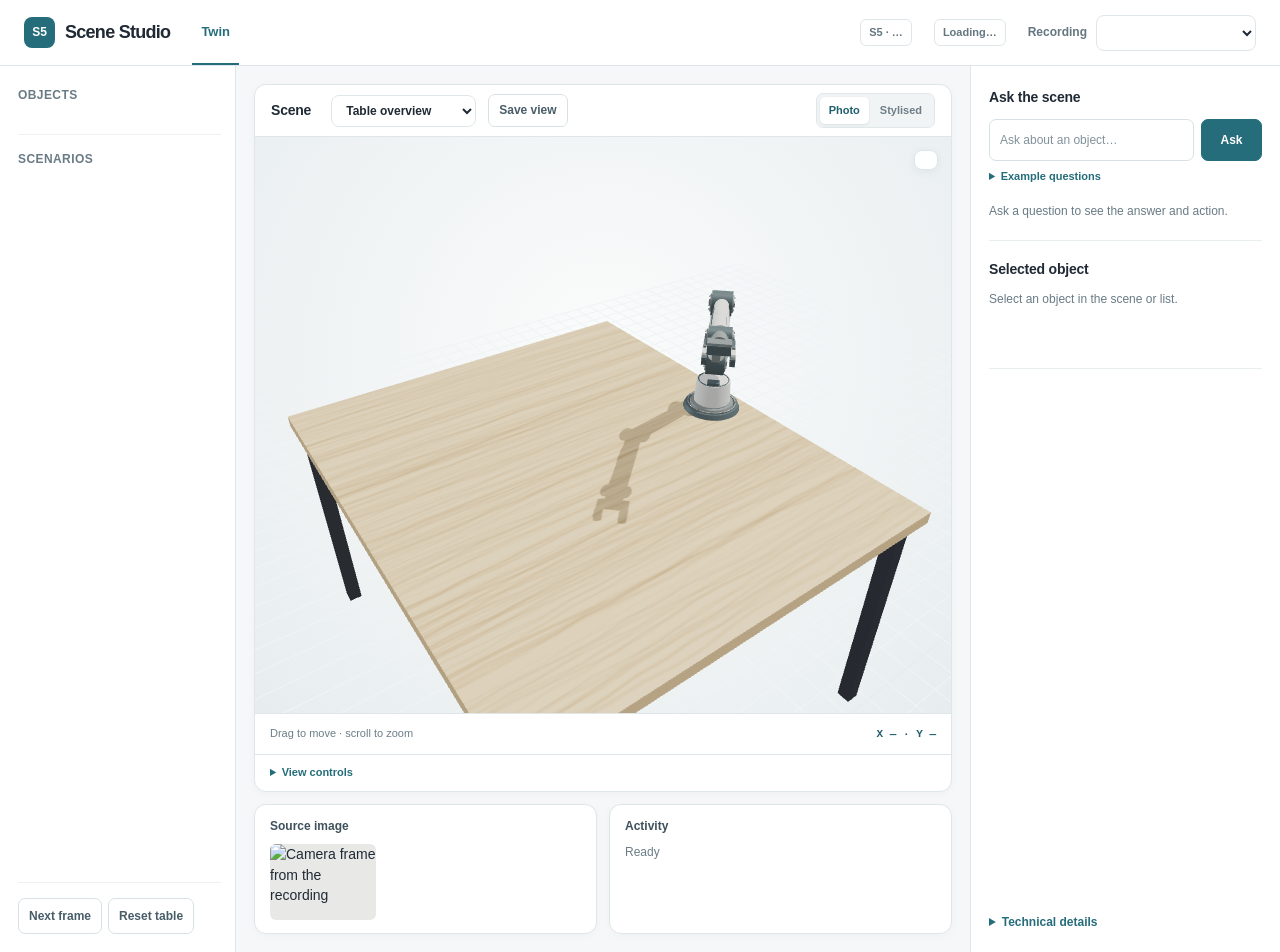
==== commit 5375f38e: "Shape smart cleaner and restore original arm mount" ====
--- a/demo/twin/static/index.html
+++ b/demo/twin/static/index.html
@@ -55,8 +55,8 @@
       <details class="controls-disclosure">
         <summary>View controls</summary>
         <div class="opts">
-          <div class="control-group"><span>Robot</span><span class="seg" id="robotSeg"><button data-v="arm" aria-pressed="true">Desk arm</button><button data-v="rover" aria-pressed="false">Small robot</button><button data-v="none" aria-pressed="false">Off</button></span><button class="btn" id="reachBtn" title="Preview simulated motion to the selected object">Preview move</button><button class="btn" id="releaseBtn" hidden>Release object</button></div>
-          <div class="control-group" id="mountGroup"><span>Arm mount (map m)</span><div class="mount-fields"><label>X <input id="mountX" type="number" step="0.01" min="0.05" max="1.35"></label><label>Y <input id="mountY" type="number" step="0.01" min="-0.55" max="0.55"></label></div><button class="btn" id="mountAuto">Find clear mount</button><span class="mount-note" id="mountGap"></span></div>
+          <div class="control-group"><span>Robot</span><span class="seg" id="robotSeg"><button data-v="arm" aria-pressed="true">Desk arm</button><button data-v="rover" aria-pressed="false">Smart cleaner</button><button data-v="none" aria-pressed="false">Off</button></span><button class="btn" id="reachBtn" title="Preview simulated motion to the selected object">Preview move</button><button class="btn" id="releaseBtn" hidden>Release object</button></div>
+          <div class="control-group" id="mountGroup"><span>Arm mount (map m)</span><div class="mount-fields"><label>X <input id="mountX" type="number" step="0.01" min="0.05" max="1.35"></label><label>Y <input id="mountY" type="number" step="0.01" min="-0.55" max="0.55"></label></div><button class="btn" id="mountOriginal">Original spot</button><button class="btn" id="mountAuto">Find clear mount</button><span class="mount-note" id="mountGap"></span></div>
           <div class="control-group"><span>Measured camera pose (map)</span><div class="mount-fields"><label>X <input id="camX" type="number" step="0.01"></label><label>Y <input id="camY" type="number" step="0.01"></label><label>Yaw° <input id="camYaw" type="number" step="1"></label></div><button class="btn" id="applyCamPose">Use measured pose</button><span class="mount-note" id="camPoseNote"></span></div>
           <div class="control-group"><span>Obstacles</span><span class="seg" id="obsSeg"><button data-v="all" aria-pressed="true" title="Every object except the target is an exclusion zone">All</button><button data-v="config" aria-pressed="false" title="Team config: only configured object classes">Configured</button></span></div>
           <div class="control-group"><span>Planner</span><span class="seg" id="planSeg"><button data-v="straight" aria-pressed="true">Straight</button><button data-v="detour" aria-pressed="false">Detour</button></span></div>
@@ -391,7 +391,7 @@
 // ---------------------------------------------------------------- detailed desk arm and mobile robot; S6 path stays a separate table overlay
 const robot=new TableRobots(scene);
 robot.load().then(()=>{
-  if(ST){robot.setStart(ST.agent_start);robot.autoPlace(ST);robot.placedFor=SRC?.run||"current";syncMountControls();rebuildCoordinates(true);renderOrientation();}
+  if(ST){robot.setStart(ST.agent_start);robot.placeAtStart(ST);robot.placedFor=SRC?.run||"current";syncMountControls();rebuildCoordinates(true);renderOrientation();}
   if(pendingRobotQuery){const q=pendingRobotQuery;pendingRobotQuery=null;playRobotRequest(q);}
 }).catch(e=>toast("Robot model could not load: "+e.message));
 let anim=null, pathMarker=null;
@@ -423,7 +423,7 @@
   if(!o||o.hidden){setRobotStatus("Robot cannot reach an unseen object.");return;}
   const h=o.kind==="cylinder"?o.size[1]:o.size[2],mode=q.robot_request==="take"?"take":"point";
   const result=robot.reachTo(o.xy[0],o.xy[1],h+(mode==="take"?.03:.11),mode,{path:q.path,validated:q.validated});
-  const name=robotMode==="rover"?"Small robot":"Desk arm";
+  const name=robotMode==="rover"?"Smart cleaner":"Desk arm";
   if(!result.ok){setRobotStatus(`${name}: ${result.reason}.`);return;}
   if(mode==="take"){
     carriedName=o.name;carriedHeight=h;carriedMesh=dressed(o);carryG.add(carriedMesh);carryG.visible=false;
@@ -442,7 +442,7 @@
     renderPanels();
   }
   const p=robot.handPosition(side);if(p)carriedMesh.position.set(p.x,p.y-(side==="rover"?carriedHeight/2:carriedHeight)-.012,p.z);
-  if(robot.held&&robotStatus.includes(" taking "))setRobotStatus(`${side==="rover"?"Small robot":"Desk arm"} holding ${friendly(carriedName)} · visual simulation`);
+  if(robot.held&&robotStatus.includes(" taking "))setRobotStatus(`${side==="rover"?"Smart cleaner":"Desk arm"} holding ${friendly(carriedName)} · visual simulation`);
 }
 function polyLine(pts,color,dashed,h=0.004){
   const g=new THREE.BufferGeometry().setFromPoints(pts.map(p=>M(p[0],p[1],h)));
@@ -458,7 +458,9 @@
 // The selected view changes the camera, never the arm mount or the mobile robot's world position.
 function syncMountControls(){
   $("mountX").value=robot.mount.x.toFixed(2);$("mountY").value=robot.mount.y.toFixed(2);
-  $("mountGap").textContent=`Nearest object: ${Math.max(0,robot.mount.gap*100).toFixed(0)} cm clear`;
+  const original=ST?.agent_start&&Math.hypot(robot.mount.x-ST.agent_start[0],robot.mount.y-ST.agent_start[1])<.015;
+  const gap=robot.mount.gap;
+  $("mountGap").textContent=`${original?"Original spot · ":""}Nearest object: ${Math.abs(gap*100).toFixed(0)} cm ${gap<0?"overlap":"clear"}`;
   $("mountGap").classList.toggle("too-close",robot.mount.gap<.08);
 }
 function savedKey(){return `robot-scene-views:${SRC?.run||"default"}`;}
@@ -513,7 +515,7 @@
   if(!ST)return;
   if(viewMode.startsWith("human-")){
     const side=viewMode.slice(6);
-    $("orientation").innerHTML=`<strong>Human from ${esc(side)}</strong><span>Objects positioned relative to you</span><small>${robotMode==="rover"?"Small robot on table":"Arm stays mounted"}</small>`;
+    $("orientation").innerHTML=`<strong>Human from ${esc(side)}</strong><span>Objects positioned relative to you</span><small>${robotMode==="rover"?"Smart cleaner on table":"Arm stays mounted"}</small>`;
     return;
   }
   const [rx,ry]=toMap(robot.roverRoot.position);
@@ -524,7 +526,7 @@
   const estimated=viewMode==="recorded"&&!cameraPoseKnown();
   if(estimated)side="Side unverified";
   const heading=((THREE.MathUtils.radToDeg(m.yaw)%360)+360)%360;
-  $("orientation").innerHTML=`<strong>${esc(side)} view</strong><span>${robotMode==="rover"?"Small robot":"Desk arm"} front ${heading.toFixed(0)}° · ${robotMode==="rover"?"at":"mount"} (${m.x.toFixed(2)}, ${m.y.toFixed(2)}) m</span>${viewMode==="recorded"?`<small>Recorded camera${estimated?" · horizontal pose unknown":manualCameraPose()?" · user entered pose":""}</small>`:""}`;
+  $("orientation").innerHTML=`<strong>${esc(side)} view</strong><span>${robotMode==="rover"?"Smart cleaner":"Desk arm"} front ${heading.toFixed(0)}° · ${robotMode==="rover"?"at":"mount"} (${m.x.toFixed(2)}, ${m.y.toFixed(2)}) m</span>${viewMode==="recorded"?`<small>Recorded camera${estimated?" · horizontal pose unknown":manualCameraPose()?" · user entered pose":""}</small>`:""}`;
 }
 
 // ---------------------------------------------------------------- drawing state
@@ -551,7 +553,7 @@
   const [cx,cy,cz]=ST.camera.xyz, pitch=ST.camera.rpy[1];
   vcam.position.copy(M(cx,cy,cz)); vcam.rotation.set(-pitch,0,0);
   if(robot.ready){
-    if(!robot.placedFor) {robot.setStart(ST.agent_start);robot.autoPlace(ST);robot.placedFor=SRC?.run||"current";syncMountControls();}
+    if(!robot.placedFor) {robot.setStart(ST.agent_start);robot.placeAtStart(ST);robot.placedFor=SRC?.run||"current";syncMountControls();}
     robot.mount.gap=TableRobots.gapAt(robot.mount.x,robot.mount.y,ST.twin);
     syncMountControls();
   }
@@ -741,6 +743,7 @@
   const views=savedViews();views.push({name:name.slice(0,30),position:cam.position.toArray(),target:controls.target.toArray(),up:cam.up.toArray(),fov:cam.fov});
   localStorage.setItem(savedKey(),JSON.stringify(views.slice(-5)));refreshSavedViews();setView(`saved:${savedViews().length-1}`);toast("View saved for this recording.");
 };
+$("mountOriginal").onclick=()=>{if(!ST)return;clearCarry();robot.placeAtStart(ST);render();rebuildCoordinates(true);toast("Arm returned to its original S6 start position.");};
 $("mountAuto").onclick=()=>{if(!ST)return;clearCarry();robot.autoPlace(ST);render();syncMountControls();rebuildCoordinates();renderOrientation();toast("Mount moved to the clearest reachable table edge.");};
 $("applyCamPose").onclick=()=>{
   if(!SRC?.recorded_camera?.T_map_camera){toast("This recording has no camera transform to calibrate.");return;}
@@ -761,7 +764,7 @@
   const o=ST?.twin.find(v=>v.name===selected);if(!o||o.hidden){toast("Select a visible object to preview a move.");return;}
   clearCarry();render();
   const h=o.kind==="cylinder"?o.size[1]:o.size[2],result=robot.reachTo(o.xy[0],o.xy[1],h+.03);
-  toast(result.ok?`Simulated ${robotMode==="rover"?"small robot drive":"arm reach"} to ${friendly(o.name)}.`:result.reason);
+  toast(result.ok?`Simulated ${robotMode==="rover"?"smart cleaner drive":"arm reach"} to ${friendly(o.name)}.`:result.reason);
 };
 $("releaseBtn").onclick=()=>{const name=carriedName;clearCarry();render();toast(`${friendly(name)} returned to its recorded table position.`);};
 for(const id of ["tBoxes","tTwin"]) $(id).onchange=()=>render();
@@ -782,7 +785,7 @@
     const g=new THREE.BufferGeometry();g.setAttribute("position",new THREE.BufferAttribute(pos,3));g.setAttribute("color",new THREE.BufferAttribute(colr,3));
     cloud=new THREE.Points(g,new THREE.PointsMaterial({size:0.006,vertexColors:true}));cloud.visible=$("tCloud").checked;scene.add(cloud);
   } else { $("tCloud").disabled=true; $("tCloud").parentElement.title="This recording has no saved point cloud"; }
-  if(ST){if(robot.ready&&robot.placedFor!==SRC.run){robot.setStart(ST.agent_start);robot.autoPlace(ST);robot.placedFor=SRC.run;syncMountControls();}render();setView(viewMode);}
+  if(ST){if(robot.ready&&robot.placedFor!==SRC.run){robot.setStart(ST.agent_start);robot.placeAtStart(ST);robot.placedFor=SRC.run;syncMountControls();}render();setView(viewMode);}
   const srcs=await api("sources");
   $("srcSel").innerHTML=srcs.map(s=>`<option value="${esc(s.run)}" ${s.current?"selected":""}>${esc(s.name)}</option>`).join("");
 }
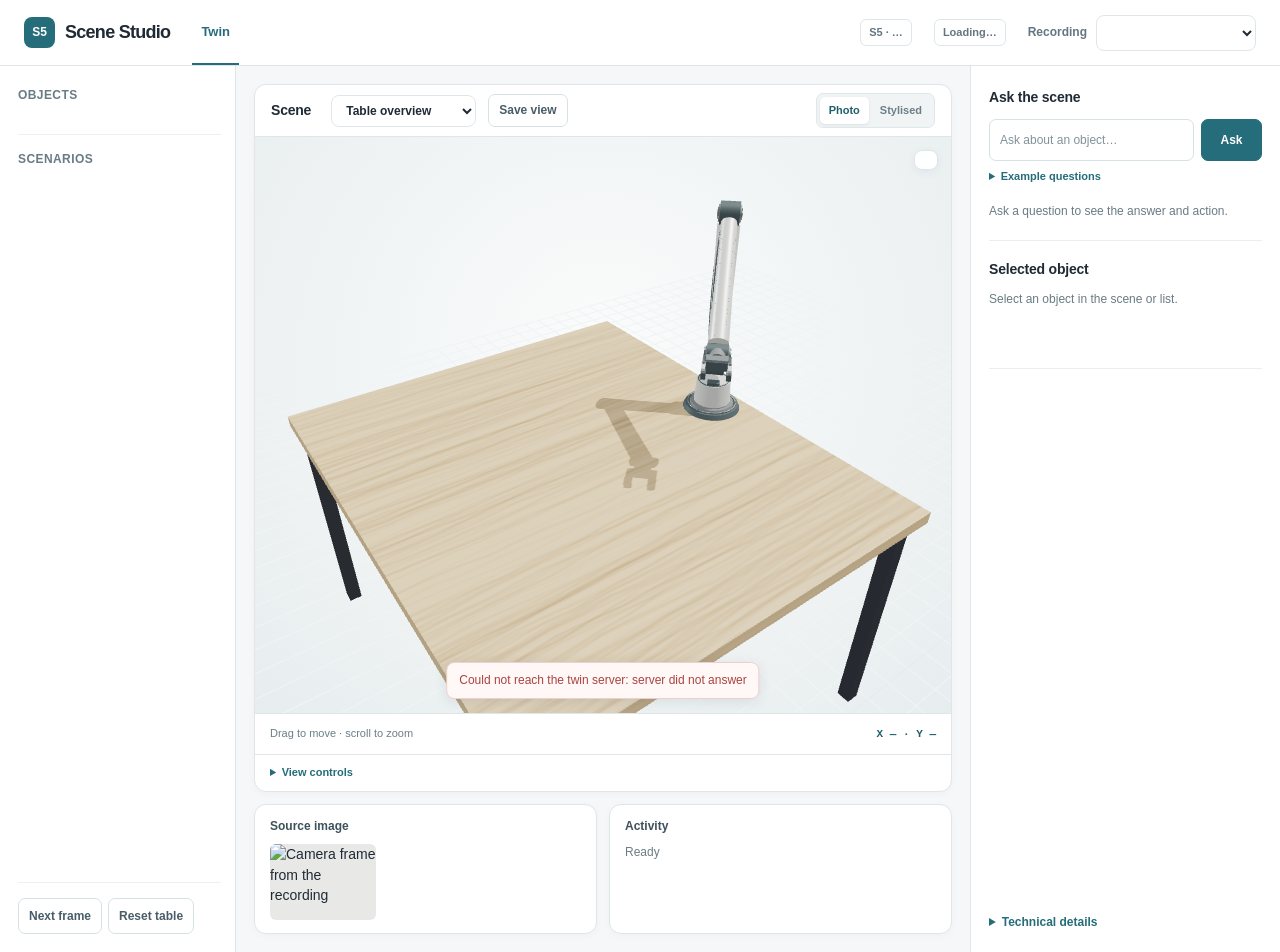
==== commit 999257d6: "Animate desk arm reach and grasp across the table" ====
--- a/demo/twin/static/index.html
+++ b/demo/twin/static/index.html
@@ -126,7 +126,8 @@
   busy=true; setBusy(label);
   try{
     ST=await api(path, body);
-    clearCarry();
+    if(path==="ask"&&robotMode==="arm"&&!carriedName){robot.motion=null;setRobotStatus("");}
+    else clearCarry();
     if((path==="ask"||path==="preset")&&ST.query?.verified&&ST.query?.target)selected=ST.query.target;
     render();
     if(path==="ask"||path==="preset")playRobotRequest(ST.query);
@@ -264,7 +265,8 @@
   const t=Math.max(0.008,Math.min(H,0.03));
   if(/apple|orange|peach|fruit|lemon|tomato|ball/.test(lab)){
     const r=Math.max(0.02,Math.min(long,0.12)/2);
-    const ball=new THREE.Mesh(new THREE.SphereGeometry(r,32,24),std(col,{roughness:0.35}));ball.scale.y=0.92;ball.position.y=r*0.92;g.add(ball);
+    const fruitColor=/apple/.test(lab)?0xc45b32:col;
+    const ball=new THREE.Mesh(new THREE.SphereGeometry(r,32,24),std(fruitColor,{roughness:0.35}));ball.scale.y=0.92;ball.position.y=r*0.92;g.add(ball);
     if(/apple|peach/.test(lab)){const st=new THREE.Mesh(new THREE.CylinderGeometry(0.002,0.003,0.018,8),std(0x5a3b1e));st.position.y=2*r*0.92+0.004;g.add(st);
       const lf=new THREE.Mesh(new THREE.SphereGeometry(0.008,12,8),std(0x4f8a3a));lf.scale.set(1.6,0.3,0.8);lf.position.set(0.008,2*r*0.92+0.008,0);g.add(lf);}
     return true;
@@ -339,9 +341,9 @@
   }
   return false;
 }
-function dressed(o){
+function dressed(o,solid=false){
   const g=new THREE.Group(); const lab=o.label; const col=rgbHex(o.color);
-  if(photoShape(o,g,col)){ /* real camera image */ }
+  if(!solid&&photoShape(o,g,col)){ /* real camera image */ }
   else if(realShape(o,g,col)){ /* stylised real object */ }
   else if(o.kind==="laptop"){
     const [depth,width]=o.size;
@@ -426,7 +428,8 @@
   const name=robotMode==="rover"?"Smart cleaner":"Desk arm";
   if(!result.ok){setRobotStatus(`${name}: ${result.reason}.`);return;}
   if(mode==="take"){
-    carriedName=o.name;carriedHeight=h;carriedMesh=dressed(o);carryG.add(carriedMesh);carryG.visible=false;
+    // A photo cutout is a flat billboard; use the fitted 3D shape while grasped.
+    carriedName=o.name;carriedHeight=h;carriedMesh=dressed(o,true);carryG.add(carriedMesh);carryG.visible=false;
     setRobotStatus(`${name} taking ${friendly(o.name)} · simulated grasp`);
   }else setRobotStatus(robotMode==="rover"?`${name} driving to ${friendly(o.name)} · simulated motion`:`${name} pointing to ${friendly(o.name)} · simulated motion`);
 }
@@ -561,7 +564,7 @@
   // action overlay (only when the question changes)
   const q=ST.query, key=q?JSON.stringify([q.question,q.code,q.path,ST.n_frames]):null;
   if(key!==lastQueryKey){
-    lastQueryKey=key; actionG.clear(); anim=null; pathMarker=null;targetMarker=null;robot.home();
+    lastQueryKey=key; actionG.clear(); anim=null; pathMarker=null;targetMarker=null;
     if(q){
       for(const z of q.zones){
         const shape=new THREE.Shape(z.map(p=>{const v=M(p[0],p[1]);return new THREE.Vector2(v.x,-v.z);}));
@@ -638,6 +641,8 @@
   const labels=[...new Set(ST.twin.map(o=>o.label))];
   const lap=labels.find(l=>/laptop/.test(l)), first=labels.find(l=>!/laptop/.test(l))||labels[0], second=labels.find(l=>l!==first&&!/laptop/.test(l));
   const sug=[`Go to the ${first}`,`Where is the ${second||first}?`];
+  const pick=ST.twin.find(o=>!o.hidden&&/apple|orange|peach|fruit|ball|cup|mug|bottle/.test(o.label));
+  if(pick)sug.splice(1,0,`Pick up the ${pick.label}`);
   const ref=lap||second;
   if(ref) sug.push(`What is closest to the ${ref}?`, `Find the ${first} that is not near the ${ref}`);
   sug.push(`Where was the ${first} before?`);
@@ -806,7 +811,7 @@
 controls.addEventListener("change",renderOrientation);
 // test hook: screen position of a map point (used by the automated UI test)
 window.G1Twin={project:(x,y,z=0)=>{const v=M(x,y,z).project(cam);const r=canvas.getBoundingClientRect();return [r.left+(v.x+1)/2*r.width, r.top+(1-v.y)/2*r.height];}, state:()=>ST, robot:()=>robot, view:()=>viewMode, camera:()=>({position:cam.position.toArray(),target:controls.target.toArray()}), carry:()=>({name:carriedName,visible:carryG.visible,position:carriedMesh?.position.toArray()})};
-try{ await loadSource(); ST=await api("state"); render(); }
+try{ await loadSource(); ST=await api("state"); render(); if(ST.query)playRobotRequest(ST.query); }
 catch(e){ toast("Could not reach the twin server: "+e.message); }
 })();
 </script>
